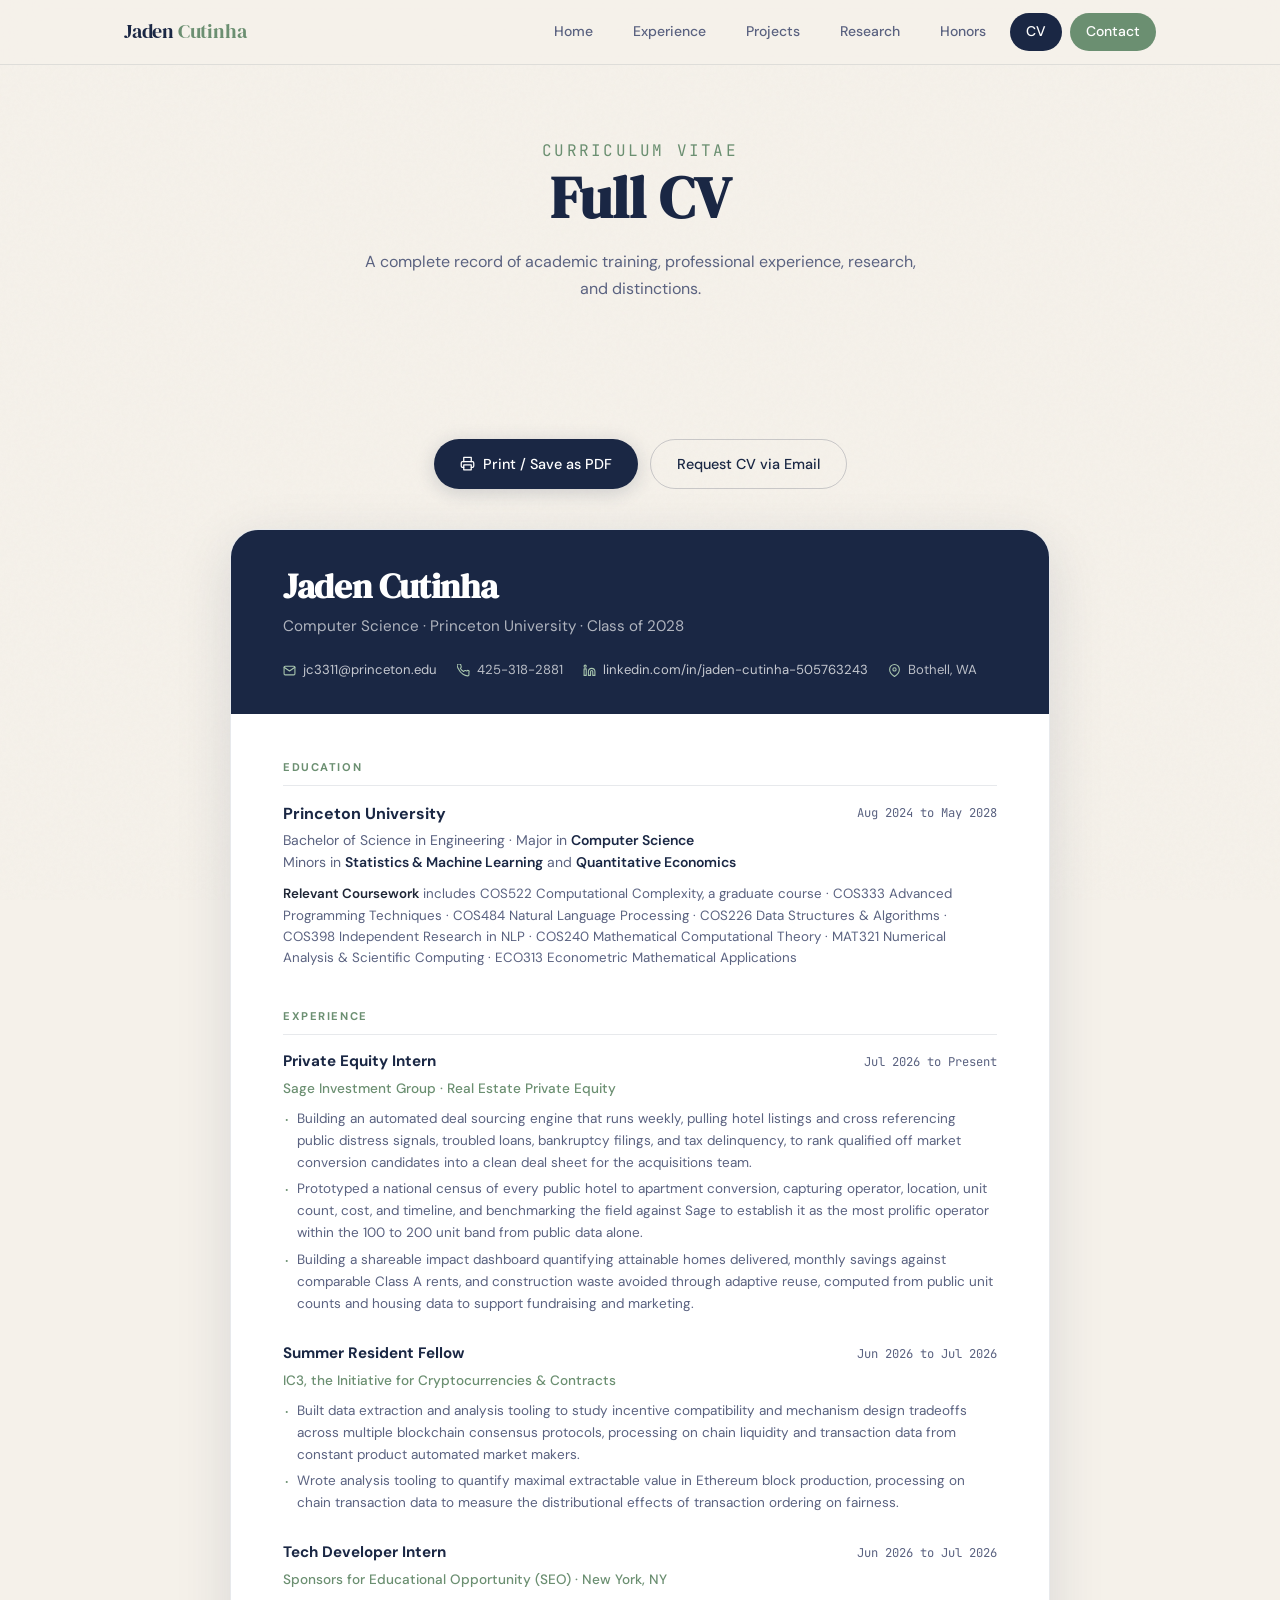
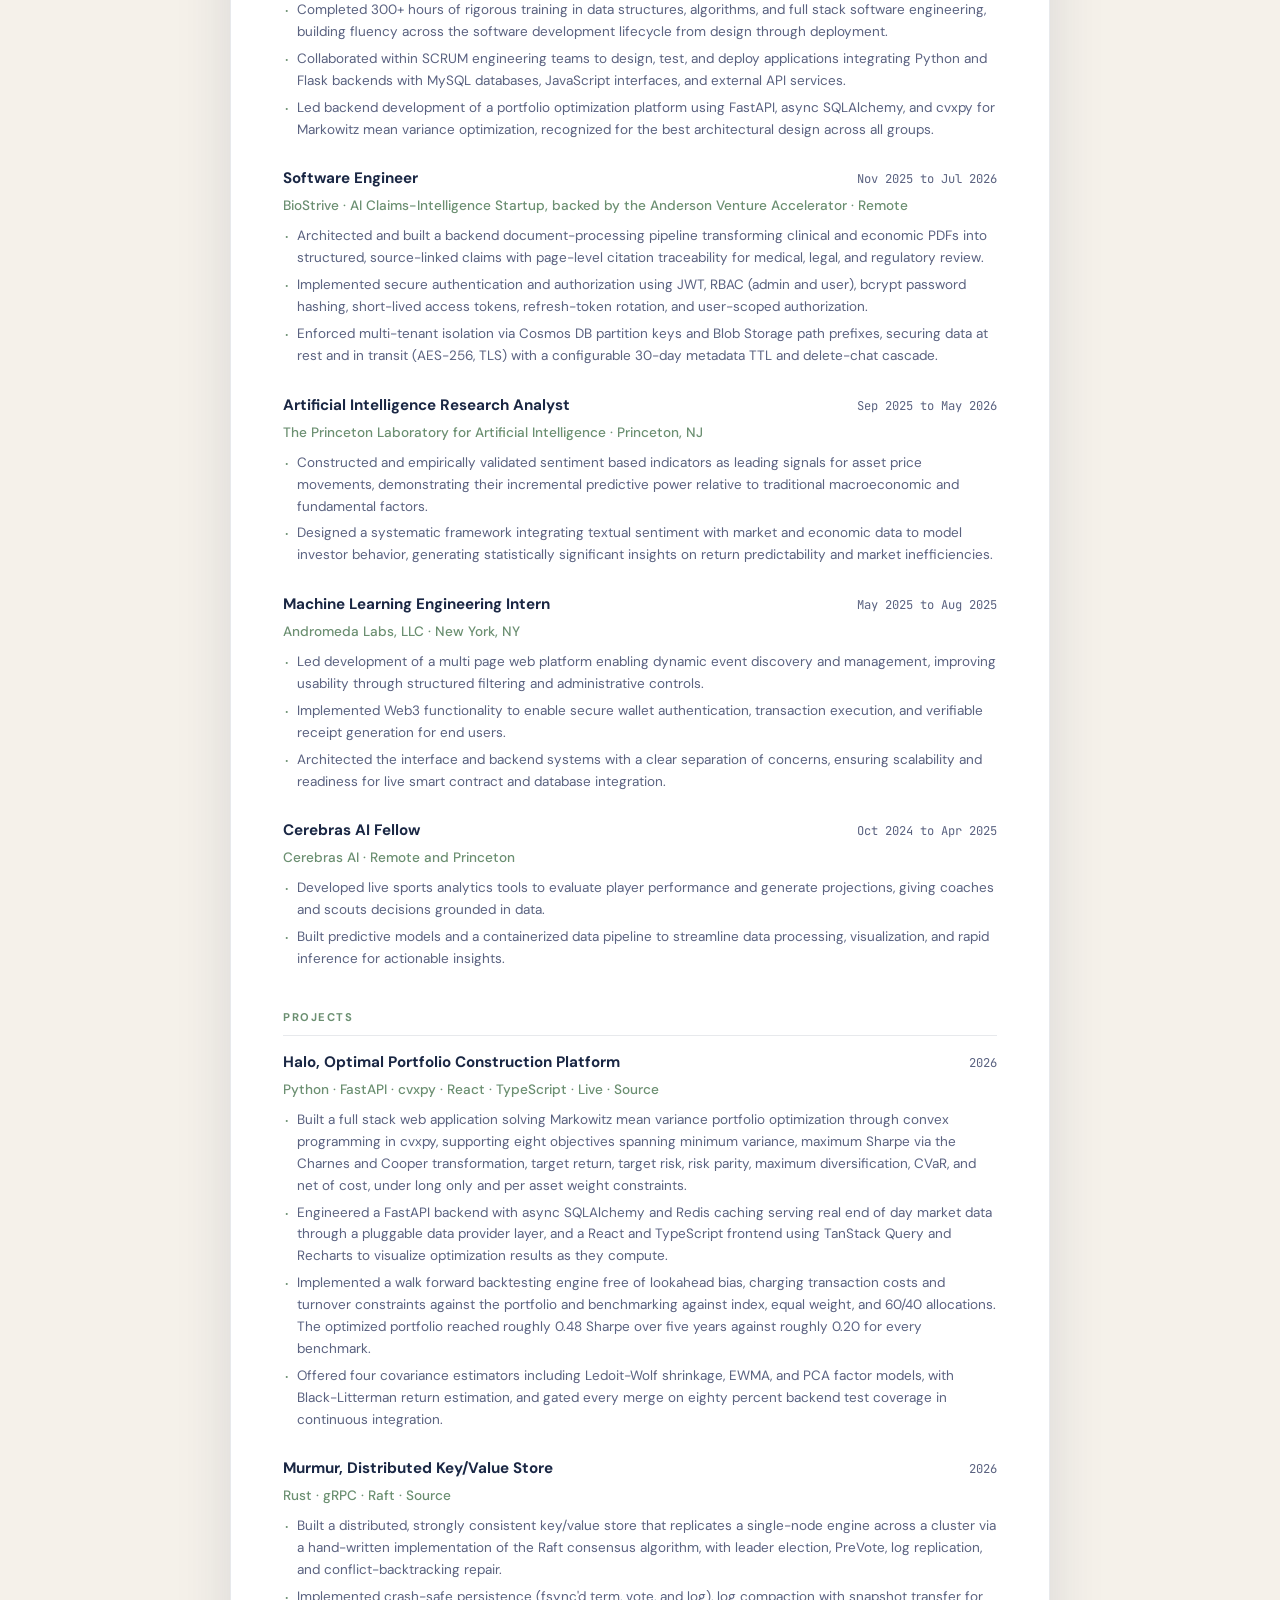
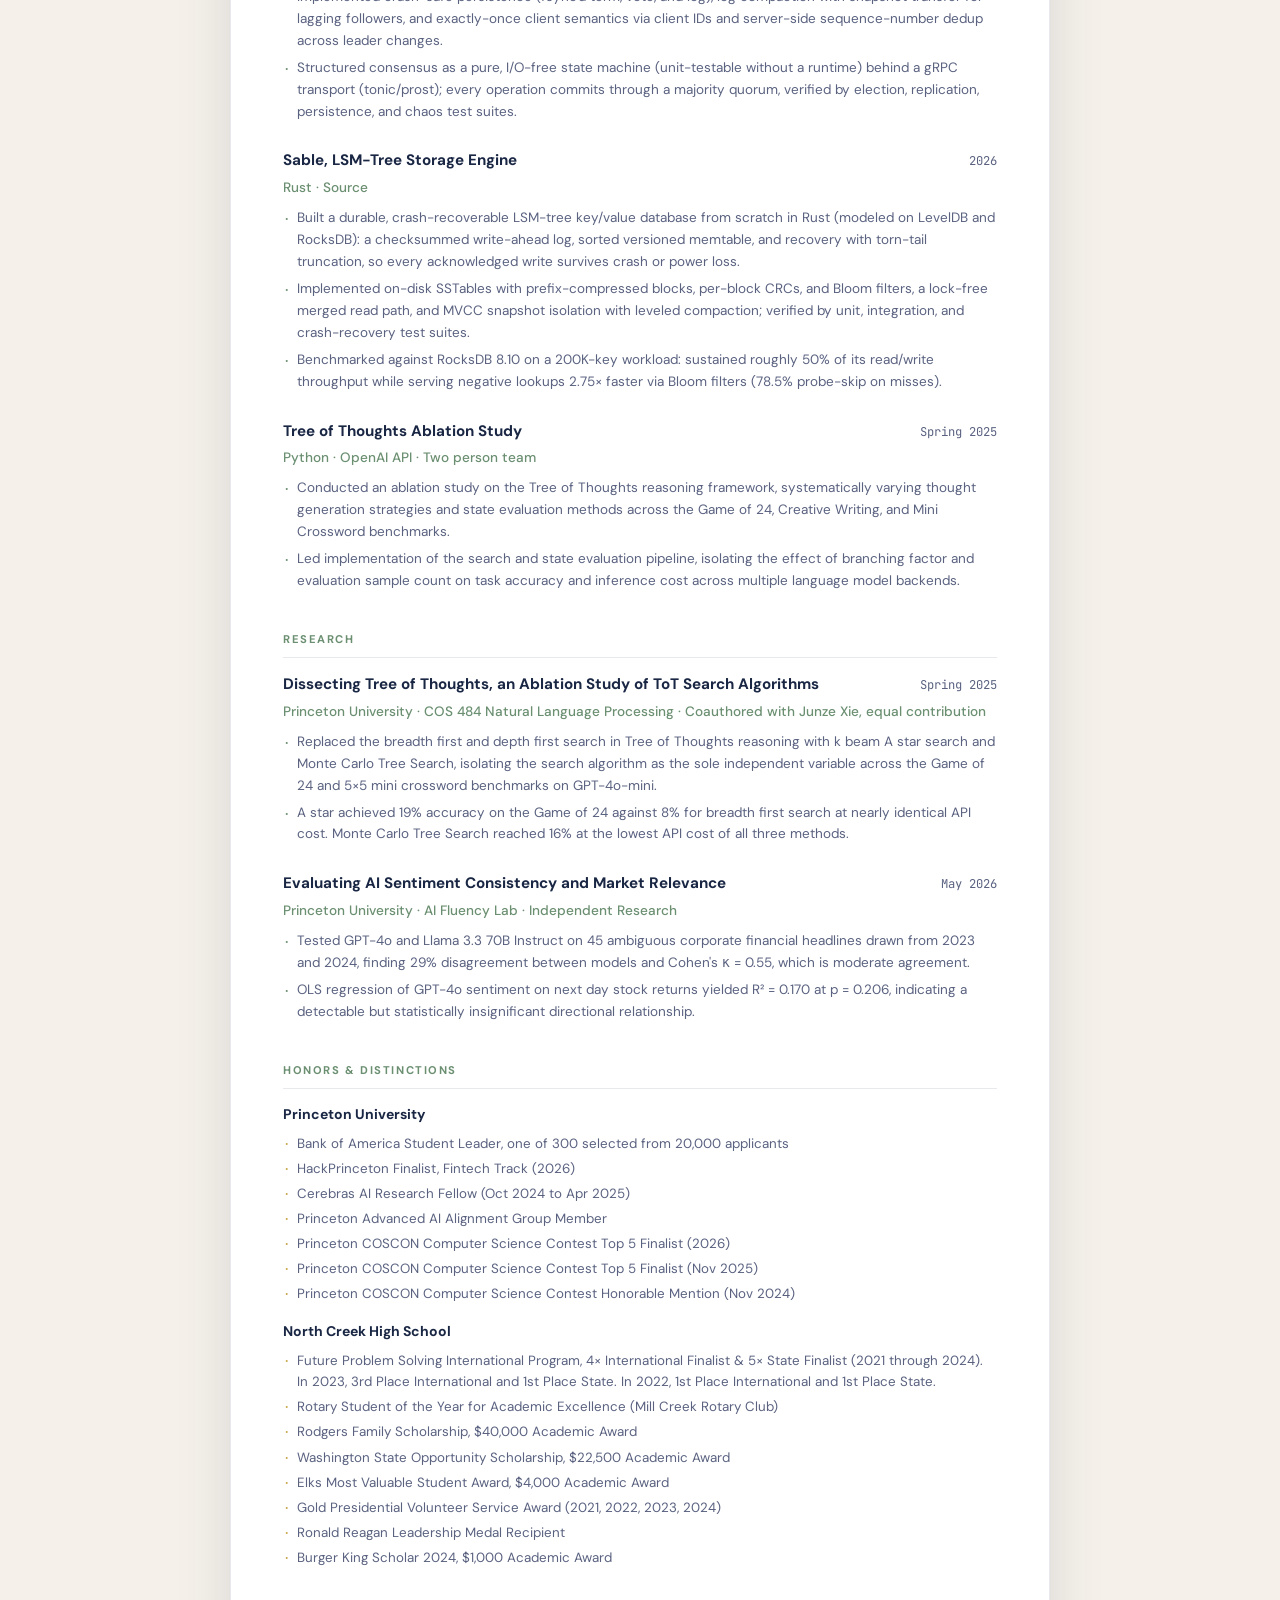
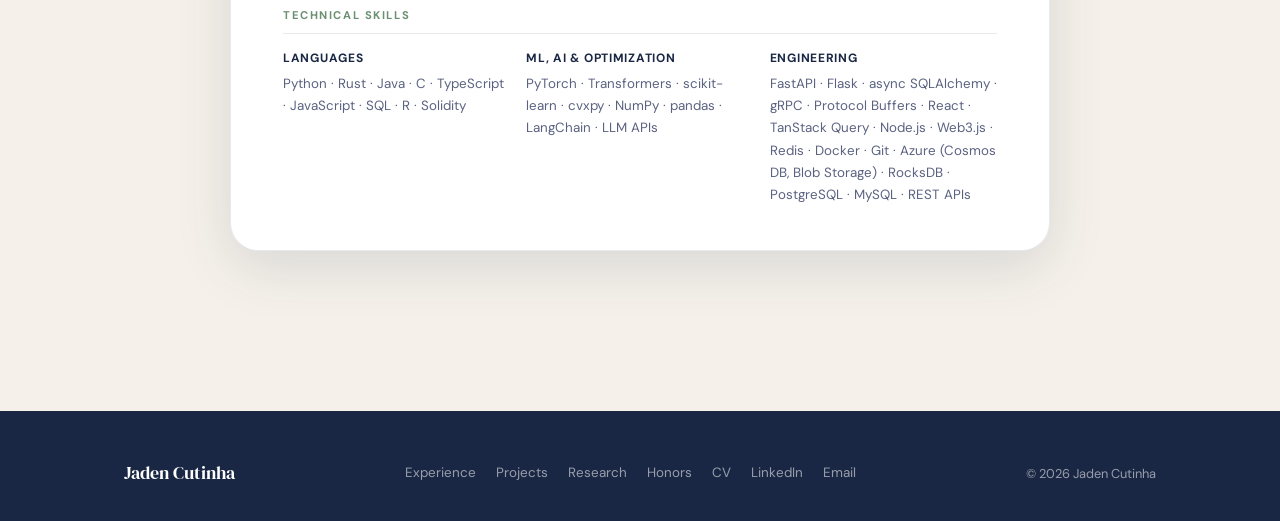
==== cv.html @ ba91875b "updated final ordering and layout" ====
<!DOCTYPE html>
<html lang="en">
<head>
  <meta charset="UTF-8" />
  <meta name="viewport" content="width=device-width, initial-scale=1.0" />
  <title>CV | Jaden Cutinha</title>
  <link rel="stylesheet" href="assets/css/style.css" />
  <style>
    /* ── CV-specific styles ── */
    .cv-actions {
      display: flex;
      gap: 12px;
      justify-content: center;
      margin-bottom: 40px;
      flex-wrap: wrap;
    }

    .cv-wrapper {
      max-width: 820px;
      margin: 0 auto;
      background: var(--white);
      border: 1px solid var(--border);
      border-radius: var(--radius-lg);
      box-shadow: var(--shadow-lg);
      overflow: hidden;
    }

    /* Print strip at top */
    .cv-topbar {
      background: var(--navy);
      padding: 36px 52px 32px;
      color: var(--white);
    }
    .cv-topbar-name {
      font-family: var(--font-display);
      font-size: 2.2rem;
      color: var(--white);
      letter-spacing: -0.01em;
      margin-bottom: 6px;
    }
    .cv-topbar-title {
      font-size: 0.95rem;
      color: rgba(255,255,255,0.65);
      margin-bottom: 20px;
      font-weight: 400;
    }
    .cv-contact-strip {
      display: flex;
      flex-wrap: wrap;
      gap: 20px;
    }
    .cv-contact-item {
      display: flex;
      align-items: center;
      gap: 7px;
      font-size: 0.82rem;
      color: rgba(255,255,255,0.7);
    }
    .cv-contact-item svg {
      width: 13px; height: 13px;
      stroke: var(--sage-light);
      flex-shrink: 0;
    }
    .cv-contact-item a { color: rgba(255,255,255,0.75); }
    .cv-contact-item a:hover { color: var(--white); }

    /* CV body */
    .cv-body { padding: 44px 52px; }

    .cv-section { margin-bottom: 38px; }
    .cv-section:last-child { margin-bottom: 0; }

    .cv-section-title {
      font-family: var(--font-body);
      font-size: 0.7rem;
      font-weight: 700;
      text-transform: uppercase;
      letter-spacing: 0.14em;
      color: var(--sage);
      margin-bottom: 14px;
      padding-bottom: 8px;
      border-bottom: 1px solid var(--border);
    }

    /* Education block */
    .cv-edu-row {
      display: flex;
      justify-content: space-between;
      align-items: flex-start;
      flex-wrap: wrap;
      gap: 8px;
    }
    .cv-edu-school {
      font-size: 1rem;
      font-weight: 700;
      color: var(--navy);
      font-family: var(--font-body);
    }
    .cv-edu-degree {
      font-size: 0.875rem;
      color: var(--text-muted);
      margin-top: 3px;
      line-height: 1.55;
    }
    .cv-edu-date {
      font-family: var(--font-mono);
      font-size: 0.76rem;
      color: var(--text-muted);
      white-space: nowrap;
      padding-top: 3px;
    }
    .cv-coursework {
      margin-top: 10px;
      font-size: 0.835rem;
      color: var(--text-muted);
      line-height: 1.6;
    }
    .cv-coursework strong { color: var(--text-main); font-weight: 600; }

    /* Experience block */
    .cv-exp-item { margin-bottom: 26px; }
    .cv-exp-item:last-child { margin-bottom: 0; }
    .cv-exp-row {
      display: flex;
      justify-content: space-between;
      align-items: flex-start;
      flex-wrap: wrap;
      gap: 8px;
      margin-bottom: 2px;
    }
    .cv-exp-role {
      font-size: 0.95rem;
      font-weight: 700;
      color: var(--navy);
      font-family: var(--font-body);
    }
    .cv-exp-company {
      font-size: 0.85rem;
      color: var(--sage);
      font-weight: 500;
      margin-bottom: 8px;
    }
    .cv-exp-date {
      font-family: var(--font-mono);
      font-size: 0.76rem;
      color: var(--text-muted);
      white-space: nowrap;
      padding-top: 3px;
    }
    .cv-bullets {
      list-style: none;
      padding: 0; margin: 0;
      display: flex;
      flex-direction: column;
      gap: 5px;
    }
    .cv-bullets li {
      font-size: 0.845rem;
      color: var(--text-muted);
      padding-left: 14px;
      position: relative;
      line-height: 1.62;
    }
    .cv-bullets li::before {
      content: '·';
      position: absolute; left: 2px;
      color: var(--sage);
      font-size: 1.1rem;
      line-height: 1.4;
    }

    /* Honors block */
    .cv-honors-group { margin-bottom: 16px; }
    .cv-honors-group:last-child { margin-bottom: 0; }
    .cv-honors-org {
      font-size: 0.875rem;
      font-weight: 700;
      color: var(--navy);
      margin-bottom: 6px;
    }
    .cv-honors-list {
      list-style: none; padding: 0; margin: 0;
      display: flex; flex-direction: column; gap: 4px;
    }
    .cv-honors-list li {
      font-size: 0.835rem;
      color: var(--text-muted);
      padding-left: 14px;
      position: relative;
      line-height: 1.58;
    }
    .cv-honors-list li::before {
      content: '·';
      position: absolute; left: 2px;
      color: var(--gold);
      font-size: 1.1rem;
      line-height: 1.35;
    }

    /* Skills block */
    .cv-skills-grid {
      display: grid;
      grid-template-columns: repeat(3, 1fr);
      gap: 16px;
    }
    .cv-skill-group-label {
      font-size: 0.75rem;
      font-weight: 700;
      color: var(--navy);
      text-transform: uppercase;
      letter-spacing: 0.06em;
      margin-bottom: 5px;
    }
    .cv-skill-list {
      font-size: 0.835rem;
      color: var(--text-muted);
      line-height: 1.65;
    }

    /* Courses inline */
    .cv-courses-list {
      font-size: 0.845rem;
      color: var(--text-muted);
      line-height: 1.7;
    }
    .cv-courses-list span {
      display: inline-block;
      margin-right: 4px;
    }
    .cv-courses-list span::after { content: ' ·'; color: var(--sage); }
    .cv-courses-list span:last-child::after { content: ''; }

    /* ── Print styles ── */
    @media print {
      nav, footer, .cv-actions, .page-hero { display: none !important; }
      body { background: white !important; }
      body::before { display: none; }
      .section { padding: 0 !important; }
      .cv-wrapper {
        border: none !important;
        box-shadow: none !important;
        border-radius: 0 !important;
        max-width: 100% !important;
      }
      .cv-body { padding: 32px 40px !important; }
      .cv-topbar { padding: 28px 40px !important; }
      .reveal { opacity: 1 !important; transform: none !important; }
    }

    @media (max-width: 640px) {
      .cv-topbar { padding: 28px 24px; }
      .cv-body { padding: 32px 24px; }
      .cv-skills-grid { grid-template-columns: 1fr 1fr; }
    }
  </style>
</head>
<body>

<nav>
  <div class="nav-inner">
    <a class="nav-logo" href="index.html">Jaden <span>Cutinha</span></a>
    <div class="nav-hamburger"><span></span><span></span><span></span></div>
    <div class="nav-links">
      <a href="index.html">Home</a>
      <a href="experience.html">Experience</a>
      <a href="projects.html">Projects</a>
      <a href="research.html">Research</a>
      <a href="honors.html">Honors</a>
      <a href="cv.html">CV</a>
      <a href="mailto:jc3311@princeton.edu" class="nav-cta">Contact</a>
    </div>
  </div>
</nav>

<div class="page-hero">
  <div class="container">
    <p class="page-hero-eyebrow">Curriculum Vitae</p>
    <h1>Full CV</h1>
    <p>A complete record of academic training, professional experience, research, and distinctions.</p>
  </div>
</div>

<section class="section">
  <div class="container">

    <div class="cv-actions reveal">
      <button class="btn btn-primary" onclick="window.print()">
        <svg width="15" height="15" viewBox="0 0 24 24" fill="none" stroke="currentColor" stroke-width="2" stroke-linecap="round" stroke-linejoin="round"><polyline points="6 9 6 2 18 2 18 9"/><path d="M6 18H4a2 2 0 01-2-2v-5a2 2 0 012-2h16a2 2 0 012 2v5a2 2 0 01-2 2h-2"/><rect x="6" y="14" width="12" height="8"/></svg>
        Print / Save as PDF
      </button>
      <a href="mailto:jc3311@princeton.edu?subject=CV Request" class="btn btn-secondary">Request CV via Email</a>
    </div>

    <div class="cv-wrapper reveal">

      <!-- ── Header ── -->
      <div class="cv-topbar">
        <h1 class="cv-topbar-name">Jaden Cutinha</h1>
        <p class="cv-topbar-title">Computer Science · Princeton University · Class of 2028</p>
        <div class="cv-contact-strip">
          <div class="cv-contact-item">
            <svg viewBox="0 0 24 24" fill="none" stroke-width="2" stroke-linecap="round" stroke-linejoin="round"><path d="M4 4h16c1.1 0 2 .9 2 2v12c0 1.1-.9 2-2 2H4c-1.1 0-2-.9-2-2V6c0-1.1.9-2 2-2z"/><polyline points="22,6 12,13 2,6"/></svg>
            <a href="mailto:jc3311@princeton.edu">jc3311@princeton.edu</a>
          </div>
          <div class="cv-contact-item">
            <svg viewBox="0 0 24 24" fill="none" stroke-width="2" stroke-linecap="round" stroke-linejoin="round"><path d="M22 16.92v3a2 2 0 01-2.18 2 19.79 19.79 0 01-8.63-3.07A19.5 19.5 0 013.07 9.81 19.79 19.79 0 01.0 1.18 2 2 0 012 0h3a2 2 0 012 1.72c.127.96.361 1.903.7 2.81a2 2 0 01-.45 2.11L6.09 7.91a16 16 0 006 6l1.27-1.27a2 2 0 012.11-.45c.907.339 1.85.573 2.81.7A2 2 0 0122 14.92z"/></svg>
            425-318-2881
          </div>
          <div class="cv-contact-item">
            <svg viewBox="0 0 24 24" fill="none" stroke-width="2" stroke-linecap="round" stroke-linejoin="round"><path d="M16 8a6 6 0 016 6v7h-4v-7a2 2 0 00-2-2 2 2 0 00-2 2v7h-4v-7a6 6 0 016-6z"/><rect x="2" y="9" width="4" height="12"/><circle cx="4" cy="4" r="2"/></svg>
            <a href="https://linkedin.com/in/jaden-cutinha-505763243" target="_blank">linkedin.com/in/jaden-cutinha-505763243</a>
          </div>
          <div class="cv-contact-item">
            <svg viewBox="0 0 24 24" fill="none" stroke-width="2" stroke-linecap="round" stroke-linejoin="round"><path d="M21 10c0 7-9 13-9 13s-9-6-9-13a9 9 0 0118 0z"/><circle cx="12" cy="10" r="3"/></svg>
            Bothell, WA
          </div>
        </div>
      </div>

      <div class="cv-body">

        <!-- ── Education ── -->
        <div class="cv-section">
          <p class="cv-section-title">Education</p>
          <div class="cv-edu-row">
            <div>
              <p class="cv-edu-school">Princeton University</p>
              <p class="cv-edu-degree">
                Bachelor of Science in Engineering · Major in <strong style="color:var(--navy)">Computer Science</strong><br>
                Minors in <strong style="color:var(--navy)">Statistics &amp; Machine Learning</strong> and <strong style="color:var(--navy)">Quantitative Economics</strong>
              </p>
            </div>
            <p class="cv-edu-date">Aug 2024 to May 2028</p>
          </div>
          <p class="cv-coursework">
            <strong>Relevant Coursework</strong> includes
            COS522 Computational Complexity, a graduate course ·
            COS333 Advanced Programming Techniques ·
            COS484 Natural Language Processing ·
            COS226 Data Structures &amp; Algorithms ·
            COS398 Independent Research in NLP ·
            COS240 Mathematical Computational Theory ·
            MAT321 Numerical Analysis &amp; Scientific Computing ·
            ECO313 Econometric Mathematical Applications
          </p>
        </div>

        <!-- ── Experience ── -->
        <div class="cv-section">
          <p class="cv-section-title">Experience</p>

          <div class="cv-exp-item">
            <div class="cv-exp-row">
              <p class="cv-exp-role">Private Equity Intern</p>
              <p class="cv-exp-date">Jul 2026 to Present</p>
            </div>
            <p class="cv-exp-company">Sage Investment Group · Real Estate Private Equity</p>
            <ul class="cv-bullets">
              <li>Building an automated deal sourcing engine that runs weekly, pulling hotel listings and cross referencing public distress signals, troubled loans, bankruptcy filings, and tax delinquency, to rank qualified off market conversion candidates into a clean deal sheet for the acquisitions team.</li>
              <li>Prototyped a national census of every public hotel to apartment conversion, capturing operator, location, unit count, cost, and timeline, and benchmarking the field against Sage to establish it as the most prolific operator within the 100 to 200 unit band from public data alone.</li>
              <li>Building a shareable impact dashboard quantifying attainable homes delivered, monthly savings against comparable Class A rents, and construction waste avoided through adaptive reuse, computed from public unit counts and housing data to support fundraising and marketing.</li>
            </ul>
          </div>

          <div class="cv-exp-item">
            <div class="cv-exp-row">
              <p class="cv-exp-role">Summer Resident Fellow</p>
              <p class="cv-exp-date">Jun 2026 to Jul 2026</p>
            </div>
            <p class="cv-exp-company">IC3, the Initiative for Cryptocurrencies &amp; Contracts</p>
            <ul class="cv-bullets">
              <li>Built data extraction and analysis tooling to study incentive compatibility and mechanism design tradeoffs across multiple blockchain consensus protocols, processing on chain liquidity and transaction data from constant product automated market makers.</li>
              <li>Wrote analysis tooling to quantify maximal extractable value in Ethereum block production, processing on chain transaction data to measure the distributional effects of transaction ordering on fairness.</li>
            </ul>
          </div>

          <div class="cv-exp-item">
            <div class="cv-exp-row">
              <p class="cv-exp-role">Tech Developer Intern</p>
              <p class="cv-exp-date">Jun 2026 to Jul 2026</p>
            </div>
            <p class="cv-exp-company">Sponsors for Educational Opportunity (SEO) · New York, NY</p>
            <ul class="cv-bullets">
              <li>Completed 300+ hours of rigorous training in data structures, algorithms, and full stack software engineering, building fluency across the software development lifecycle from design through deployment.</li>
              <li>Collaborated within SCRUM engineering teams to design, test, and deploy applications integrating Python and Flask backends with MySQL databases, JavaScript interfaces, and external API services.</li>
              <li>Led backend development of a portfolio optimization platform using FastAPI, async SQLAlchemy, and cvxpy for Markowitz mean variance optimization, recognized for the best architectural design across all groups.</li>
            </ul>
          </div>

          <div class="cv-exp-item">
            <div class="cv-exp-row">
              <p class="cv-exp-role">Software Engineer</p>
              <p class="cv-exp-date">Nov 2025 to Jul 2026</p>
            </div>
            <p class="cv-exp-company">BioStrive · AI Claims-Intelligence Startup, backed by the Anderson Venture Accelerator · Remote</p>
            <ul class="cv-bullets">
              <li>Architected and built a backend document-processing pipeline transforming clinical and economic PDFs into structured, source-linked claims with page-level citation traceability for medical, legal, and regulatory review.</li>
              <li>Implemented secure authentication and authorization using JWT, RBAC (admin and user), bcrypt password hashing, short-lived access tokens, refresh-token rotation, and user-scoped authorization.</li>
              <li>Enforced multi-tenant isolation via Cosmos DB partition keys and Blob Storage path prefixes, securing data at rest and in transit (AES-256, TLS) with a configurable 30-day metadata TTL and delete-chat cascade.</li>
            </ul>
          </div>

          <div class="cv-exp-item">
            <div class="cv-exp-row">
              <p class="cv-exp-role">Artificial Intelligence Research Analyst</p>
              <p class="cv-exp-date">Sep 2025 to May 2026</p>
            </div>
            <p class="cv-exp-company">The Princeton Laboratory for Artificial Intelligence · Princeton, NJ</p>
            <ul class="cv-bullets">
              <li>Constructed and empirically validated sentiment based indicators as leading signals for asset price movements, demonstrating their incremental predictive power relative to traditional macroeconomic and fundamental factors.</li>
              <li>Designed a systematic framework integrating textual sentiment with market and economic data to model investor behavior, generating statistically significant insights on return predictability and market inefficiencies.</li>
            </ul>
          </div>

          <div class="cv-exp-item">
            <div class="cv-exp-row">
              <p class="cv-exp-role">Machine Learning Engineering Intern</p>
              <p class="cv-exp-date">May 2025 to Aug 2025</p>
            </div>
            <p class="cv-exp-company">Andromeda Labs, LLC · New York, NY</p>
            <ul class="cv-bullets">
              <li>Led development of a multi page web platform enabling dynamic event discovery and management, improving usability through structured filtering and administrative controls.</li>
              <li>Implemented Web3 functionality to enable secure wallet authentication, transaction execution, and verifiable receipt generation for end users.</li>
              <li>Architected the interface and backend systems with a clear separation of concerns, ensuring scalability and readiness for live smart contract and database integration.</li>
            </ul>
          </div>

          <div class="cv-exp-item">
            <div class="cv-exp-row">
              <p class="cv-exp-role">Cerebras AI Fellow</p>
              <p class="cv-exp-date">Oct 2024 to Apr 2025</p>
            </div>
            <p class="cv-exp-company">Cerebras AI · Remote and Princeton</p>
            <ul class="cv-bullets">
              <li>Developed live sports analytics tools to evaluate player performance and generate projections, giving coaches and scouts decisions grounded in data.</li>
              <li>Built predictive models and a containerized data pipeline to streamline data processing, visualization, and rapid inference for actionable insights.</li>
            </ul>
          </div>
        </div>

        <!-- ── Projects ── -->
        <div class="cv-section">
          <p class="cv-section-title">Projects</p>

          <div class="cv-exp-item">
            <div class="cv-exp-row">
              <p class="cv-exp-role">Halo, Optimal Portfolio Construction Platform</p>
              <p class="cv-exp-date">2026</p>
            </div>
            <p class="cv-exp-company">Python · FastAPI · cvxpy · React · TypeScript · <a href="https://optimal-portfolio-nine.vercel.app/" target="_blank" rel="noopener" style="color:var(--sage)">Live</a> · <a href="https://github.com/jadencutinha/optimal-portfolio" target="_blank" rel="noopener" style="color:var(--sage)">Source</a></p>
            <ul class="cv-bullets">
              <li>Built a full stack web application solving Markowitz mean variance portfolio optimization through convex programming in cvxpy, supporting eight objectives spanning minimum variance, maximum Sharpe via the Charnes and Cooper transformation, target return, target risk, risk parity, maximum diversification, CVaR, and net of cost, under long only and per asset weight constraints.</li>
              <li>Engineered a FastAPI backend with async SQLAlchemy and Redis caching serving real end of day market data through a pluggable data provider layer, and a React and TypeScript frontend using TanStack Query and Recharts to visualize optimization results as they compute.</li>
              <li>Implemented a walk forward backtesting engine free of lookahead bias, charging transaction costs and turnover constraints against the portfolio and benchmarking against index, equal weight, and 60/40 allocations. The optimized portfolio reached roughly 0.48 Sharpe over five years against roughly 0.20 for every benchmark.</li>
              <li>Offered four covariance estimators including Ledoit-Wolf shrinkage, EWMA, and PCA factor models, with Black-Litterman return estimation, and gated every merge on eighty percent backend test coverage in continuous integration.</li>
            </ul>
          </div>

          <div class="cv-exp-item">
            <div class="cv-exp-row">
              <p class="cv-exp-role">Murmur, Distributed Key/Value Store</p>
              <p class="cv-exp-date">2026</p>
            </div>
            <p class="cv-exp-company">Rust · gRPC · Raft · <a href="https://github.com/jadencutinha/murmur" target="_blank" rel="noopener" style="color:var(--sage)">Source</a></p>
            <ul class="cv-bullets">
              <li>Built a distributed, strongly consistent key/value store that replicates a single-node engine across a cluster via a hand-written implementation of the Raft consensus algorithm, with leader election, PreVote, log replication, and conflict-backtracking repair.</li>
              <li>Implemented crash-safe persistence (fsync'd term, vote, and log), log compaction with snapshot transfer for lagging followers, and exactly-once client semantics via client IDs and server-side sequence-number dedup across leader changes.</li>
              <li>Structured consensus as a pure, I/O-free state machine (unit-testable without a runtime) behind a gRPC transport (tonic/prost); every operation commits through a majority quorum, verified by election, replication, persistence, and chaos test suites.</li>
            </ul>
          </div>

          <div class="cv-exp-item">
            <div class="cv-exp-row">
              <p class="cv-exp-role">Sable, LSM-Tree Storage Engine</p>
              <p class="cv-exp-date">2026</p>
            </div>
            <p class="cv-exp-company">Rust · <a href="https://github.com/jadencutinha/sable" target="_blank" rel="noopener" style="color:var(--sage)">Source</a></p>
            <ul class="cv-bullets">
              <li>Built a durable, crash-recoverable LSM-tree key/value database from scratch in Rust (modeled on LevelDB and RocksDB): a checksummed write-ahead log, sorted versioned memtable, and recovery with torn-tail truncation, so every acknowledged write survives crash or power loss.</li>
              <li>Implemented on-disk SSTables with prefix-compressed blocks, per-block CRCs, and Bloom filters, a lock-free merged read path, and MVCC snapshot isolation with leveled compaction; verified by unit, integration, and crash-recovery test suites.</li>
              <li>Benchmarked against RocksDB 8.10 on a 200K-key workload: sustained roughly 50% of its read/write throughput while serving negative lookups 2.75× faster via Bloom filters (78.5% probe-skip on misses).</li>
            </ul>
          </div>

          <div class="cv-exp-item">
            <div class="cv-exp-row">
              <p class="cv-exp-role">Tree of Thoughts Ablation Study</p>
              <p class="cv-exp-date">Spring 2025</p>
            </div>
            <p class="cv-exp-company">Python · OpenAI API · Two person team</p>
            <ul class="cv-bullets">
              <li>Conducted an ablation study on the Tree of Thoughts reasoning framework, systematically varying thought generation strategies and state evaluation methods across the Game of 24, Creative Writing, and Mini Crossword benchmarks.</li>
              <li>Led implementation of the search and state evaluation pipeline, isolating the effect of branching factor and evaluation sample count on task accuracy and inference cost across multiple language model backends.</li>
            </ul>
          </div>
        </div>

        <!-- ── Research ── -->
        <div class="cv-section">
          <p class="cv-section-title">Research</p>

          <div class="cv-exp-item">
            <div class="cv-exp-row">
              <p class="cv-exp-role">Dissecting Tree of Thoughts, an Ablation Study of ToT Search Algorithms</p>
              <p class="cv-exp-date">Spring 2025</p>
            </div>
            <p class="cv-exp-company">Princeton University · COS 484 Natural Language Processing · Coauthored with Junze Xie, equal contribution</p>
            <ul class="cv-bullets">
              <li>Replaced the breadth first and depth first search in Tree of Thoughts reasoning with k beam A star search and Monte Carlo Tree Search, isolating the search algorithm as the sole independent variable across the Game of 24 and 5×5 mini crossword benchmarks on GPT-4o-mini.</li>
              <li>A star achieved 19% accuracy on the Game of 24 against 8% for breadth first search at nearly identical API cost. Monte Carlo Tree Search reached 16% at the lowest API cost of all three methods.</li>
            </ul>
          </div>

          <div class="cv-exp-item">
            <div class="cv-exp-row">
              <p class="cv-exp-role">Evaluating AI Sentiment Consistency and Market Relevance</p>
              <p class="cv-exp-date">May 2026</p>
            </div>
            <p class="cv-exp-company">Princeton University · AI Fluency Lab · Independent Research</p>
            <ul class="cv-bullets">
              <li>Tested GPT-4o and Llama 3.3 70B Instruct on 45 ambiguous corporate financial headlines drawn from 2023 and 2024, finding 29% disagreement between models and Cohen's κ = 0.55, which is moderate agreement.</li>
              <li>OLS regression of GPT-4o sentiment on next day stock returns yielded R² = 0.170 at p = 0.206, indicating a detectable but statistically insignificant directional relationship.</li>
            </ul>
          </div>
        </div>

        <!-- ── Honors ── -->
        <div class="cv-section">
          <p class="cv-section-title">Honors &amp; Distinctions</p>

          <div class="cv-honors-group">
            <p class="cv-honors-org">Princeton University</p>
            <ul class="cv-honors-list">
              <li>Bank of America Student Leader, one of 300 selected from 20,000 applicants</li>
              <li>HackPrinceton Finalist, Fintech Track (2026)</li>
              <li>Cerebras AI Research Fellow (Oct 2024 to Apr 2025)</li>
              <li>Princeton Advanced AI Alignment Group Member</li>
              <li>Princeton COSCON Computer Science Contest Top 5 Finalist (2026)</li>
              <li>Princeton COSCON Computer Science Contest Top 5 Finalist (Nov 2025)</li>
              <li>Princeton COSCON Computer Science Contest Honorable Mention (Nov 2024)</li>
            </ul>
          </div>

          <div class="cv-honors-group" style="margin-top:14px;">
            <p class="cv-honors-org">North Creek High School</p>
            <ul class="cv-honors-list">
              <li>Future Problem Solving International Program, 4× International Finalist &amp; 5× State Finalist (2021 through 2024). In 2023, 3rd Place International and 1st Place State. In 2022, 1st Place International and 1st Place State.</li>
              <li>Rotary Student of the Year for Academic Excellence (Mill Creek Rotary Club)</li>
              <li>Rodgers Family Scholarship, $40,000 Academic Award</li>
              <li>Washington State Opportunity Scholarship, $22,500 Academic Award</li>
              <li>Elks Most Valuable Student Award, $4,000 Academic Award</li>
              <li>Gold Presidential Volunteer Service Award (2021, 2022, 2023, 2024)</li>
              <li>Ronald Reagan Leadership Medal Recipient</li>
              <li>Burger King Scholar 2024, $1,000 Academic Award</li>
            </ul>
          </div>
        </div>

        <!-- ── Skills ── -->
        <div class="cv-section">
          <p class="cv-section-title">Technical Skills</p>
          <div class="cv-skills-grid">
            <div>
              <p class="cv-skill-group-label">Languages</p>
              <p class="cv-skill-list">Python · Rust · Java · C · TypeScript · JavaScript · SQL · R · Solidity</p>
            </div>
            <div>
              <p class="cv-skill-group-label">ML, AI &amp; Optimization</p>
              <p class="cv-skill-list">PyTorch · Transformers · scikit-learn · cvxpy · NumPy · pandas · LangChain · LLM APIs</p>
            </div>
            <div>
              <p class="cv-skill-group-label">Engineering</p>
              <p class="cv-skill-list">FastAPI · Flask · async SQLAlchemy · gRPC · Protocol Buffers · React · TanStack Query · Node.js · Web3.js · Redis · Docker · Git · Azure (Cosmos DB, Blob Storage) · RocksDB · PostgreSQL · MySQL · REST APIs</p>
            </div>
          </div>
        </div>

      </div><!-- end cv-body -->
    </div><!-- end cv-wrapper -->
  </div>
</section>

<footer>
  <div class="footer-inner">
    <span class="footer-name">Jaden Cutinha</span>
    <div class="footer-links">
      <a href="experience.html">Experience</a>
      <a href="projects.html">Projects</a>
      <a href="research.html">Research</a>
      <a href="honors.html">Honors</a>
      <a href="cv.html">CV</a>
      <a href="https://linkedin.com/in/jaden-cutinha-505763243" target="_blank">LinkedIn</a>
      <a href="mailto:jc3311@princeton.edu">Email</a>
    </div>
    <span class="footer-copy">© 2026 Jaden Cutinha</span>
  </div>
</footer>

<script src="assets/js/main.js"></script>
</body>
</html>
---- assets/css/style.css ----
/* ============================================================
   JADEN CUTINHA — Global Styles
   Design: Soft scientific, muted navy + cream + sage accents
   ============================================================ */

@import url('https://fonts.googleapis.com/css2?family=DM+Serif+Display:ital@0;1&family=DM+Sans:ital,opsz,wght@0,9..40,300;0,9..40,400;0,9..40,500;0,9..40,600;1,9..40,300&family=JetBrains+Mono:wght@300;400&display=swap');

:root {
  --navy:       #1a2744;
  --navy-mid:   #253358;
  --navy-light: #344870;
  --cream:      #f5f1ea;
  --cream-dark: #ede8de;
  --sage:       #6b8f71;
  --sage-light: #a8c5ae;
  --gold:       #c9a84c;
  --gold-light: #e2c97e;
  --text-main:  #1e2535;
  --text-muted: #5a6280;
  --white:      #ffffff;
  --card-bg:    rgba(255,255,255,0.72);
  --border:     rgba(26,39,68,0.10);

  --radius-sm:  10px;
  --radius-md:  18px;
  --radius-lg:  28px;
  --radius-xl:  40px;

  --shadow-sm:  0 2px 12px rgba(26,39,68,0.07);
  --shadow-md:  0 6px 28px rgba(26,39,68,0.10);
  --shadow-lg:  0 16px 56px rgba(26,39,68,0.13);

  --font-display: 'DM Serif Display', Georgia, serif;
  --font-body:    'DM Sans', system-ui, sans-serif;
  --font-mono:    'JetBrains Mono', monospace;

  --transition:   all 0.28s cubic-bezier(0.4, 0, 0.2, 1);
}

*, *::before, *::after { box-sizing: border-box; margin: 0; padding: 0; }

html { scroll-behavior: smooth; font-size: 16px; }

body {
  font-family: var(--font-body);
  background: var(--cream);
  color: var(--text-main);
  line-height: 1.7;
  min-height: 100vh;
  overflow-x: hidden;
}

/* ── Noise texture overlay ── */
body::before {
  content: '';
  position: fixed; inset: 0;
  background-image: url("data:image/svg+xml,%3Csvg viewBox='0 0 256 256' xmlns='http://www.w3.org/2000/svg'%3E%3Cfilter id='n'%3E%3CfeTurbulence type='fractalNoise' baseFrequency='0.9' numOctaves='4' stitchTiles='stitch'/%3E%3C/filter%3E%3Crect width='100%25' height='100%25' filter='url(%23n)' opacity='0.035'/%3E%3C/svg%3E");
  pointer-events: none;
  z-index: 0;
  opacity: 0.6;
}

/* ── Typography ── */
h1, h2, h3, h4 { font-family: var(--font-display); line-height: 1.18; }
h1 { font-size: clamp(2.2rem, 5vw, 3.6rem); }
h2 { font-size: clamp(1.5rem, 3vw, 2.2rem); }
h3 { font-size: 1.22rem; }
h4 { font-size: 1.05rem; font-family: var(--font-body); font-weight: 600; }
p  { font-size: 0.975rem; color: var(--text-muted); }
a  { color: inherit; text-decoration: none; }
strong { color: var(--text-main); font-weight: 600; }

.mono { font-family: var(--font-mono); font-size: 0.82rem; letter-spacing: 0.02em; }

/* ── Layout ── */
.container { max-width: 1080px; margin: 0 auto; padding: 0 24px; }
.section    { padding: 80px 0; position: relative; z-index: 1; }
.section--alt { background: rgba(255,255,255,0.42); }

/* ── Navigation ── */
nav {
  position: sticky; top: 0; z-index: 100;
  background: rgba(245,241,234,0.88);
  backdrop-filter: blur(18px);
  -webkit-backdrop-filter: blur(18px);
  border-bottom: 1px solid var(--border);
}
.nav-inner {
  max-width: 1080px; margin: 0 auto; padding: 0 24px;
  display: flex; align-items: center; justify-content: space-between;
  height: 64px;
}
.nav-logo {
  font-family: var(--font-display);
  font-size: 1.22rem;
  color: var(--navy);
  letter-spacing: -0.01em;
}
.nav-logo span { color: var(--sage); }
.nav-links { display: flex; gap: 8px; align-items: center; }
.nav-links a {
  font-size: 0.875rem;
  font-weight: 500;
  color: var(--text-muted);
  padding: 7px 16px;
  border-radius: var(--radius-xl);
  transition: var(--transition);
}
.nav-links a:hover,
.nav-links a.active {
  background: var(--navy);
  color: var(--white);
}
.nav-links a.nav-cta {
  background: var(--sage);
  color: var(--white);
}
.nav-links a.nav-cta:hover { background: var(--sage-light); color: var(--navy); }

/* Hamburger */
.nav-hamburger { display: none; flex-direction: column; gap: 5px; cursor: pointer; padding: 4px; }
.nav-hamburger span { width: 24px; height: 2px; background: var(--navy); border-radius: 2px; transition: var(--transition); }

/* ── Hero ── */
.hero {
  min-height: 88vh;
  display: flex; align-items: center;
  position: relative; z-index: 1;
  overflow: hidden;
}
.hero-bg {
  position: absolute; inset: 0;
  background:
    radial-gradient(ellipse 80% 60% at 70% 40%, rgba(107,143,113,0.08) 0%, transparent 70%),
    radial-gradient(ellipse 60% 70% at 20% 80%, rgba(26,39,68,0.06) 0%, transparent 70%),
    radial-gradient(ellipse 40% 40% at 85% 15%, rgba(201,168,76,0.06) 0%, transparent 60%);
}
.hero-grid {
  display: grid;
  grid-template-columns: 1fr 1fr;
  gap: 64px;
  align-items: center;
  padding: 80px 0;
}
.hero-eyebrow {
  font-family: var(--font-mono);
  font-size: 0.78rem;
  text-transform: uppercase;
  letter-spacing: 0.14em;
  color: var(--sage);
  margin-bottom: 16px;
  opacity: 0;
  animation: fadeUp 0.7s 0.1s ease forwards;
}
.hero-name {
  opacity: 0;
  animation: fadeUp 0.7s 0.22s ease forwards;
  margin-bottom: 12px;
  color: var(--navy);
}
.hero-title {
  font-family: var(--font-body);
  font-size: 1.05rem;
  font-weight: 400;
  color: var(--text-muted);
  margin-bottom: 28px;
  opacity: 0;
  animation: fadeUp 0.7s 0.34s ease forwards;
  line-height: 1.65;
}
.hero-tags {
  display: flex; flex-wrap: wrap; gap: 8px;
  margin-bottom: 36px;
  opacity: 0;
  animation: fadeUp 0.7s 0.46s ease forwards;
}
.tag {
  font-size: 0.8rem;
  font-weight: 500;
  padding: 5px 14px;
  border-radius: var(--radius-xl);
  background: rgba(26,39,68,0.07);
  color: var(--navy-mid);
  border: 1px solid var(--border);
  transition: var(--transition);
}
.tag:hover { background: var(--navy); color: var(--white); }

.hero-actions {
  display: flex; gap: 12px; flex-wrap: wrap;
  opacity: 0;
  animation: fadeUp 0.7s 0.58s ease forwards;
}

/* ── Buttons ── */
.btn {
  display: inline-flex; align-items: center; gap: 8px;
  font-family: var(--font-body);
  font-size: 0.9rem;
  font-weight: 500;
  padding: 12px 26px;
  border-radius: var(--radius-xl);
  transition: var(--transition);
  cursor: pointer;
  border: none;
  text-decoration: none;
}
.btn-primary {
  background: var(--navy);
  color: var(--white);
  box-shadow: 0 4px 20px rgba(26,39,68,0.18);
}
.btn-primary:hover {
  background: var(--navy-light);
  box-shadow: 0 8px 28px rgba(26,39,68,0.26);
  transform: translateY(-2px);
}
.btn-secondary {
  background: transparent;
  color: var(--navy);
  border: 1.5px solid rgba(26,39,68,0.20);
}
.btn-secondary:hover {
  background: var(--navy);
  color: var(--white);
  transform: translateY(-2px);
}
.btn-sage {
  background: var(--sage);
  color: var(--white);
  box-shadow: 0 4px 18px rgba(107,143,113,0.22);
}
.btn-sage:hover {
  background: #5a7d5f;
  transform: translateY(-2px);
  box-shadow: 0 8px 28px rgba(107,143,113,0.3);
}

/* ── Hero Card ── */
.hero-card {
  background: var(--card-bg);
  backdrop-filter: blur(20px);
  border: 1px solid var(--border);
  border-radius: var(--radius-lg);
  padding: 36px;
  box-shadow: var(--shadow-lg);
  opacity: 0;
  animation: fadeLeft 0.8s 0.4s ease forwards;
}
.hero-card-label {
  font-family: var(--font-mono);
  font-size: 0.72rem;
  text-transform: uppercase;
  letter-spacing: 0.12em;
  color: var(--sage);
  margin-bottom: 20px;
}
.stat-grid { display: grid; grid-template-columns: 1fr 1fr; gap: 16px; }
.stat-item { text-align: center; padding: 16px; background: rgba(26,39,68,0.04); border-radius: var(--radius-md); }
.stat-value { font-family: var(--font-display); font-size: 1.9rem; color: var(--navy); line-height: 1; margin-bottom: 4px; }
.stat-label { font-size: 0.75rem; color: var(--text-muted); font-weight: 500; }
.hero-card-divider { height: 1px; background: var(--border); margin: 20px 0; }
.contact-row { display: flex; flex-direction: column; gap: 10px; }
.contact-item { display: flex; align-items: center; gap: 10px; font-size: 0.875rem; color: var(--text-muted); }
.contact-icon { width: 32px; height: 32px; border-radius: 50%; background: rgba(26,39,68,0.06); display: flex; align-items: center; justify-content: center; flex-shrink: 0; }
.contact-icon svg { width: 14px; height: 14px; stroke: var(--navy-mid); }

/* ── Section Headers ── */
.section-header { text-align: center; margin-bottom: 56px; }
.section-eyebrow {
  font-family: var(--font-mono);
  font-size: 0.76rem;
  text-transform: uppercase;
  letter-spacing: 0.14em;
  color: var(--sage);
  margin-bottom: 10px;
}
.section-title { color: var(--navy); margin-bottom: 14px; }
.section-lead { font-size: 1rem; max-width: 560px; margin: 0 auto; }

/* ── Cards ── */
.card {
  background: var(--card-bg);
  backdrop-filter: blur(12px);
  border: 1px solid var(--border);
  border-radius: var(--radius-lg);
  padding: 32px;
  box-shadow: var(--shadow-sm);
  transition: var(--transition);
  position: relative;
  overflow: hidden;
}
.card:hover { box-shadow: var(--shadow-md); transform: translateY(-3px); }
.card::before {
  content: '';
  position: absolute; top: 0; left: 0; right: 0;
  height: 3px;
  background: linear-gradient(90deg, var(--sage), var(--gold));
  border-radius: var(--radius-lg) var(--radius-lg) 0 0;
  opacity: 0;
  transition: var(--transition);
}
.card:hover::before { opacity: 1; }

/* ── Experience Cards ── */
.experience-list { display: flex; flex-direction: column; gap: 24px; }
.exp-card { display: grid; grid-template-columns: 160px 1fr; gap: 32px; }
.exp-meta { text-align: right; padding-top: 2px; }
.exp-period {
  font-family: var(--font-mono);
  font-size: 0.76rem;
  color: var(--sage);
  letter-spacing: 0.04em;
  margin-bottom: 6px;
}
.exp-org { font-size: 0.82rem; font-weight: 500; color: var(--text-muted); }
.exp-content {}
.exp-role { font-size: 1.08rem; font-weight: 600; color: var(--navy); margin-bottom: 6px; font-family: var(--font-body); }
.exp-company { font-size: 0.85rem; color: var(--sage); font-weight: 500; margin-bottom: 14px; }
.exp-desc { font-size: 0.925rem; color: var(--text-muted); line-height: 1.72; margin-bottom: 16px; }
.exp-bullets { list-style: none; display: flex; flex-direction: column; gap: 8px; }
.exp-bullets li {
  font-size: 0.9rem;
  color: var(--text-muted);
  padding-left: 18px;
  position: relative;
  line-height: 1.65;
}
.exp-bullets li::before {
  content: '→';
  position: absolute; left: 0;
  color: var(--sage);
  font-size: 0.85rem;
}
.exp-divider { height: 1px; background: var(--border); }

/* ── Research Cards ── */
.research-grid { display: grid; grid-template-columns: 1fr 1fr; gap: 28px; }
.research-card { text-decoration: none; display: block; }
.research-thumb {
  width: 100%; aspect-ratio: 16/9;
  background: var(--cream-dark);
  border-radius: var(--radius-md);
  overflow: hidden;
  margin-bottom: 20px;
}
.research-thumb img { width: 100%; height: 100%; object-fit: cover; transition: transform 0.4s ease; }
.research-card:hover .research-thumb img { transform: scale(1.03); }
.research-venue {
  font-family: var(--font-mono);
  font-size: 0.72rem;
  text-transform: uppercase;
  letter-spacing: 0.1em;
  color: var(--gold);
  margin-bottom: 8px;
}
.research-title { font-size: 1.1rem; color: var(--navy); margin-bottom: 10px; }
.research-abstract { font-size: 0.88rem; color: var(--text-muted); line-height: 1.68; }
.research-link {
  display: inline-flex; align-items: center; gap: 6px;
  font-size: 0.84rem;
  font-weight: 500;
  color: var(--sage);
  margin-top: 14px;
  transition: var(--transition);
}
.research-link:hover { color: var(--navy); gap: 10px; }

/* ── Skills Grid ── */
.skills-grid { display: grid; grid-template-columns: repeat(3, 1fr); gap: 20px; }
.skill-category { }
.skill-category-label {
  font-family: var(--font-mono);
  font-size: 0.72rem;
  text-transform: uppercase;
  letter-spacing: 0.1em;
  color: var(--sage);
  margin-bottom: 12px;
}
.skill-pills { display: flex; flex-wrap: wrap; gap: 7px; }
.skill-pill {
  font-size: 0.8rem;
  font-weight: 500;
  padding: 5px 13px;
  border-radius: var(--radius-xl);
  background: rgba(26,39,68,0.05);
  color: var(--navy-mid);
  border: 1px solid var(--border);
}

/* ── Honors Page ── */
.honors-section { margin-bottom: 48px; }
.honors-school-header {
  display: flex; align-items: center; gap: 16px;
  margin-bottom: 28px;
}
.honors-badge {
  width: 48px; height: 48px;
  border-radius: 50%;
  background: linear-gradient(135deg, var(--navy), var(--navy-light));
  display: flex; align-items: center; justify-content: center;
  flex-shrink: 0;
}
.honors-badge svg { width: 22px; height: 22px; stroke: var(--white); }
.honors-school { font-size: 1.28rem; color: var(--navy); }
.honors-affiliation { font-size: 0.85rem; color: var(--text-muted); font-family: var(--font-body); font-weight: 400; }
.honors-list { list-style: none; display: flex; flex-direction: column; gap: 12px; }
.honors-list li {
  display: flex; align-items: flex-start; gap: 12px;
  padding: 14px 18px;
  background: rgba(255,255,255,0.6);
  border: 1px solid var(--border);
  border-radius: var(--radius-md);
  font-size: 0.92rem;
  color: var(--text-main);
  line-height: 1.55;
  transition: var(--transition);
}
.honors-list li:hover { background: rgba(255,255,255,0.9); box-shadow: var(--shadow-sm); }
.honor-icon { color: var(--gold); flex-shrink: 0; margin-top: 1px; font-size: 1rem; }

/* ── Research Page ── */
.research-full-card { margin-bottom: 64px; }
.research-poster {
  width: 100%;
  border-radius: var(--radius-lg);
  border: 1px solid var(--border);
  box-shadow: var(--shadow-md);
  margin: 28px 0;
  cursor: zoom-in;
  transition: var(--transition);
}
.research-poster:hover { box-shadow: var(--shadow-lg); }
.research-meta-row {
  display: flex; flex-wrap: wrap; gap: 10px;
  margin-bottom: 20px;
}
.research-meta-pill {
  font-family: var(--font-mono);
  font-size: 0.76rem;
  padding: 5px 14px;
  border-radius: var(--radius-xl);
  border: 1px solid var(--border);
  color: var(--text-muted);
}
.research-meta-pill.highlight { background: var(--navy); color: var(--white); border-color: var(--navy); }
.research-section-label {
  font-family: var(--font-mono);
  font-size: 0.74rem;
  text-transform: uppercase;
  letter-spacing: 0.12em;
  color: var(--sage);
  margin-bottom: 10px;
  margin-top: 28px;
}
.research-body { font-size: 0.96rem; color: var(--text-muted); line-height: 1.78; margin-bottom: 16px; }
.result-grid { display: grid; grid-template-columns: repeat(3, 1fr); gap: 16px; margin: 20px 0; }
.result-box {
  padding: 18px;
  background: rgba(26,39,68,0.04);
  border: 1px solid var(--border);
  border-radius: var(--radius-md);
  text-align: center;
}
.result-box .val { font-family: var(--font-display); font-size: 1.7rem; color: var(--navy); }
.result-box .lbl { font-size: 0.77rem; color: var(--text-muted); margin-top: 4px; }

/* ── Page Hero (subpages) ── */
.page-hero {
  padding: 72px 0 56px;
  text-align: center;
  position: relative; z-index: 1;
}
.page-hero-eyebrow {
  font-family: var(--font-mono);
  font-size: 0.76rem;
  text-transform: uppercase;
  letter-spacing: 0.14em;
  color: var(--sage);
  margin-bottom: 14px;
}
.page-hero h1 { color: var(--navy); margin-bottom: 16px; }
.page-hero p { max-width: 560px; margin: 0 auto; font-size: 1rem; }

/* ── Footer ── */
footer {
  background: var(--navy);
  color: rgba(255,255,255,0.55);
  padding: 48px 0 32px;
  margin-top: 80px;
  position: relative; z-index: 1;
}
.footer-inner {
  max-width: 1080px; margin: 0 auto; padding: 0 24px;
  display: flex; justify-content: space-between; align-items: center;
  flex-wrap: wrap; gap: 20px;
}
.footer-name { font-family: var(--font-display); color: var(--white); font-size: 1.1rem; }
.footer-links { display: flex; gap: 20px; }
.footer-links a { font-size: 0.84rem; transition: color 0.2s; }
.footer-links a:hover { color: var(--sage-light); }
.footer-copy { font-size: 0.8rem; }

/* ── Lightbox ── */
.lightbox {
  position: fixed; inset: 0;
  background: rgba(10,15,30,0.92);
  z-index: 9999;
  display: none; align-items: center; justify-content: center;
  padding: 32px;
  cursor: zoom-out;
}
.lightbox.open { display: flex; }
.lightbox img { max-width: 95vw; max-height: 90vh; border-radius: var(--radius-md); box-shadow: 0 20px 80px rgba(0,0,0,0.5); }

/* ── Animations ── */
@keyframes fadeUp {
  from { opacity: 0; transform: translateY(22px); }
  to   { opacity: 1; transform: translateY(0); }
}
@keyframes fadeLeft {
  from { opacity: 0; transform: translateX(22px); }
  to   { opacity: 1; transform: translateX(0); }
}
.reveal {
  opacity: 0;
  transform: translateY(24px);
  transition: opacity 0.65s ease, transform 0.65s ease;
}
.reveal.visible { opacity: 1; transform: none; }

/* ── Responsive ── */
@media (max-width: 768px) {
  .hero-grid { grid-template-columns: 1fr; gap: 40px; }
  .hero-card { display: none; }
  .exp-card { grid-template-columns: 1fr; gap: 8px; }
  .exp-meta { text-align: left; }
  .research-grid { grid-template-columns: 1fr; }
  .skills-grid { grid-template-columns: 1fr 1fr; }
  .result-grid { grid-template-columns: 1fr; }
  .nav-links { display: none; flex-direction: column; position: absolute; top: 64px; left: 0; right: 0; background: rgba(245,241,234,0.97); padding: 16px 24px; gap: 4px; border-bottom: 1px solid var(--border); }
  .nav-links.open { display: flex; }
  .nav-hamburger { display: flex; }
}
@media (max-width: 480px) {
  .skills-grid { grid-template-columns: 1fr; }
  .stat-grid { grid-template-columns: 1fr 1fr; }
}
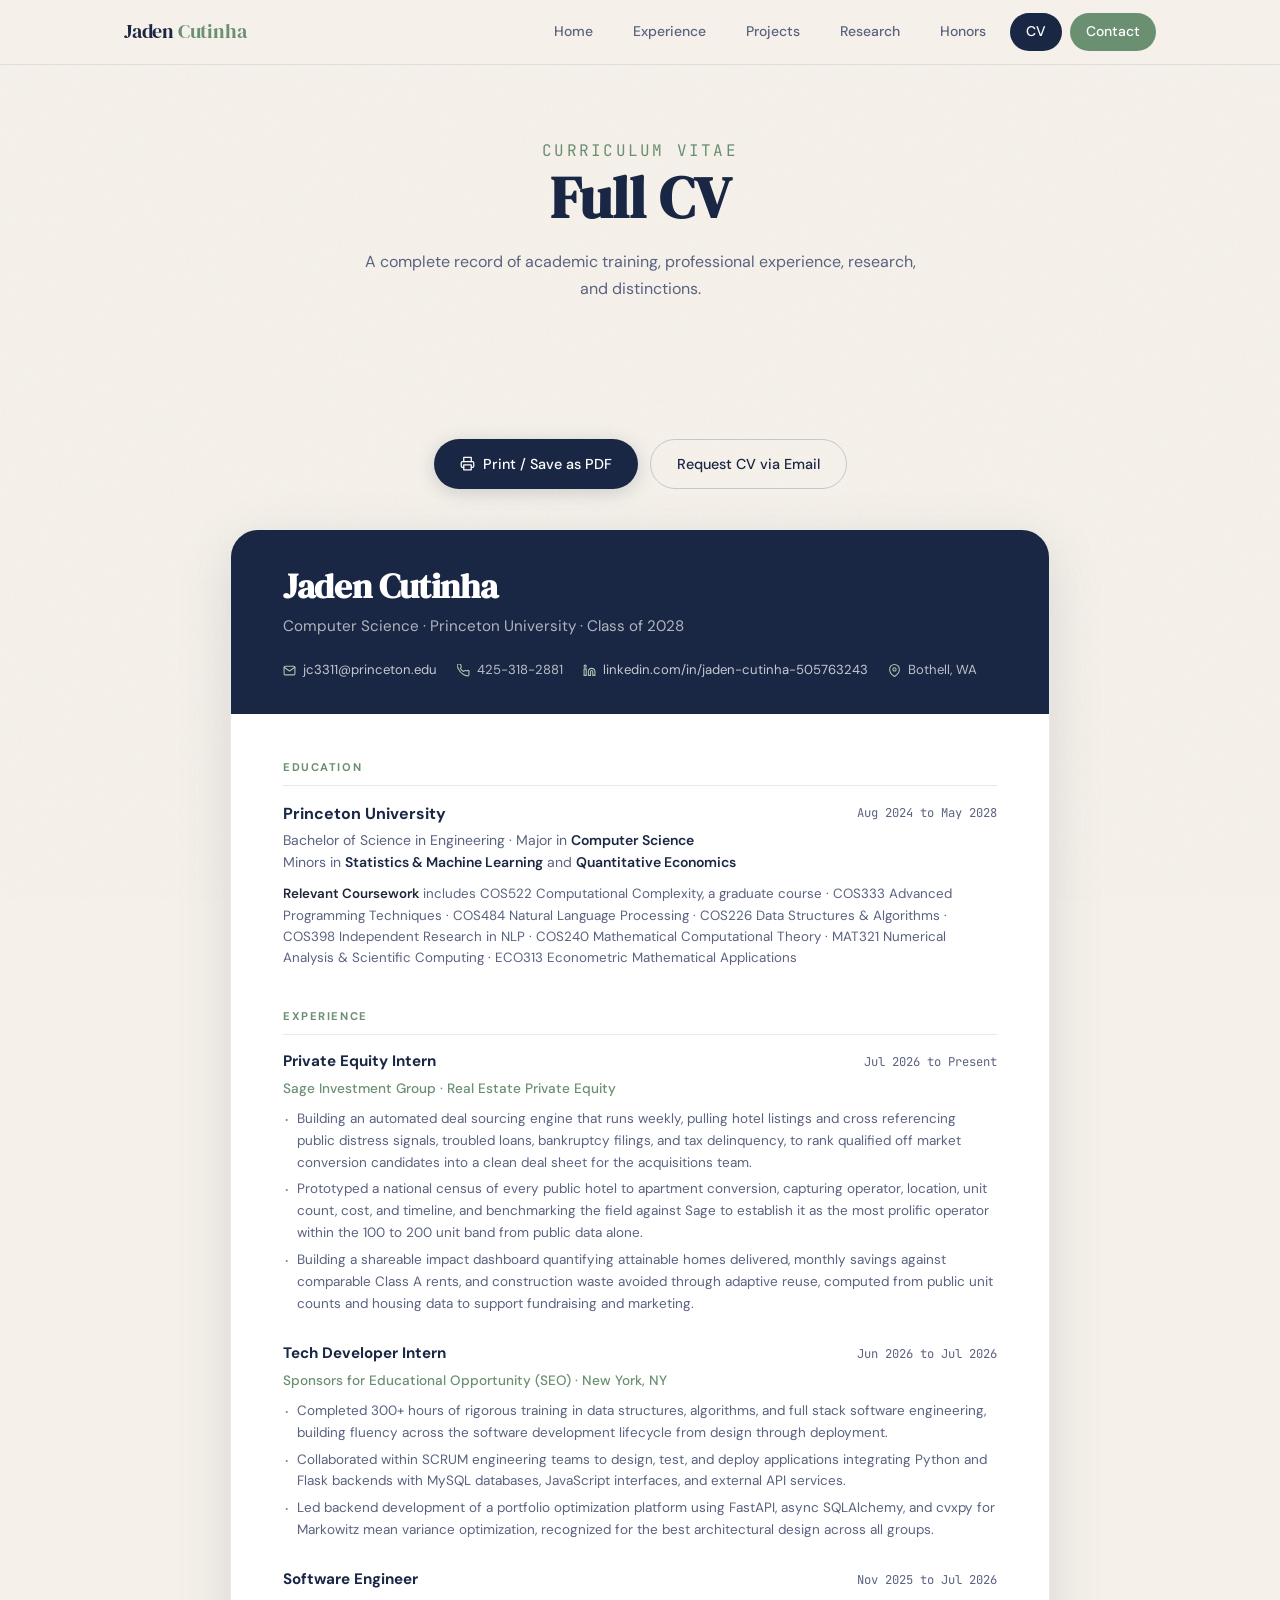
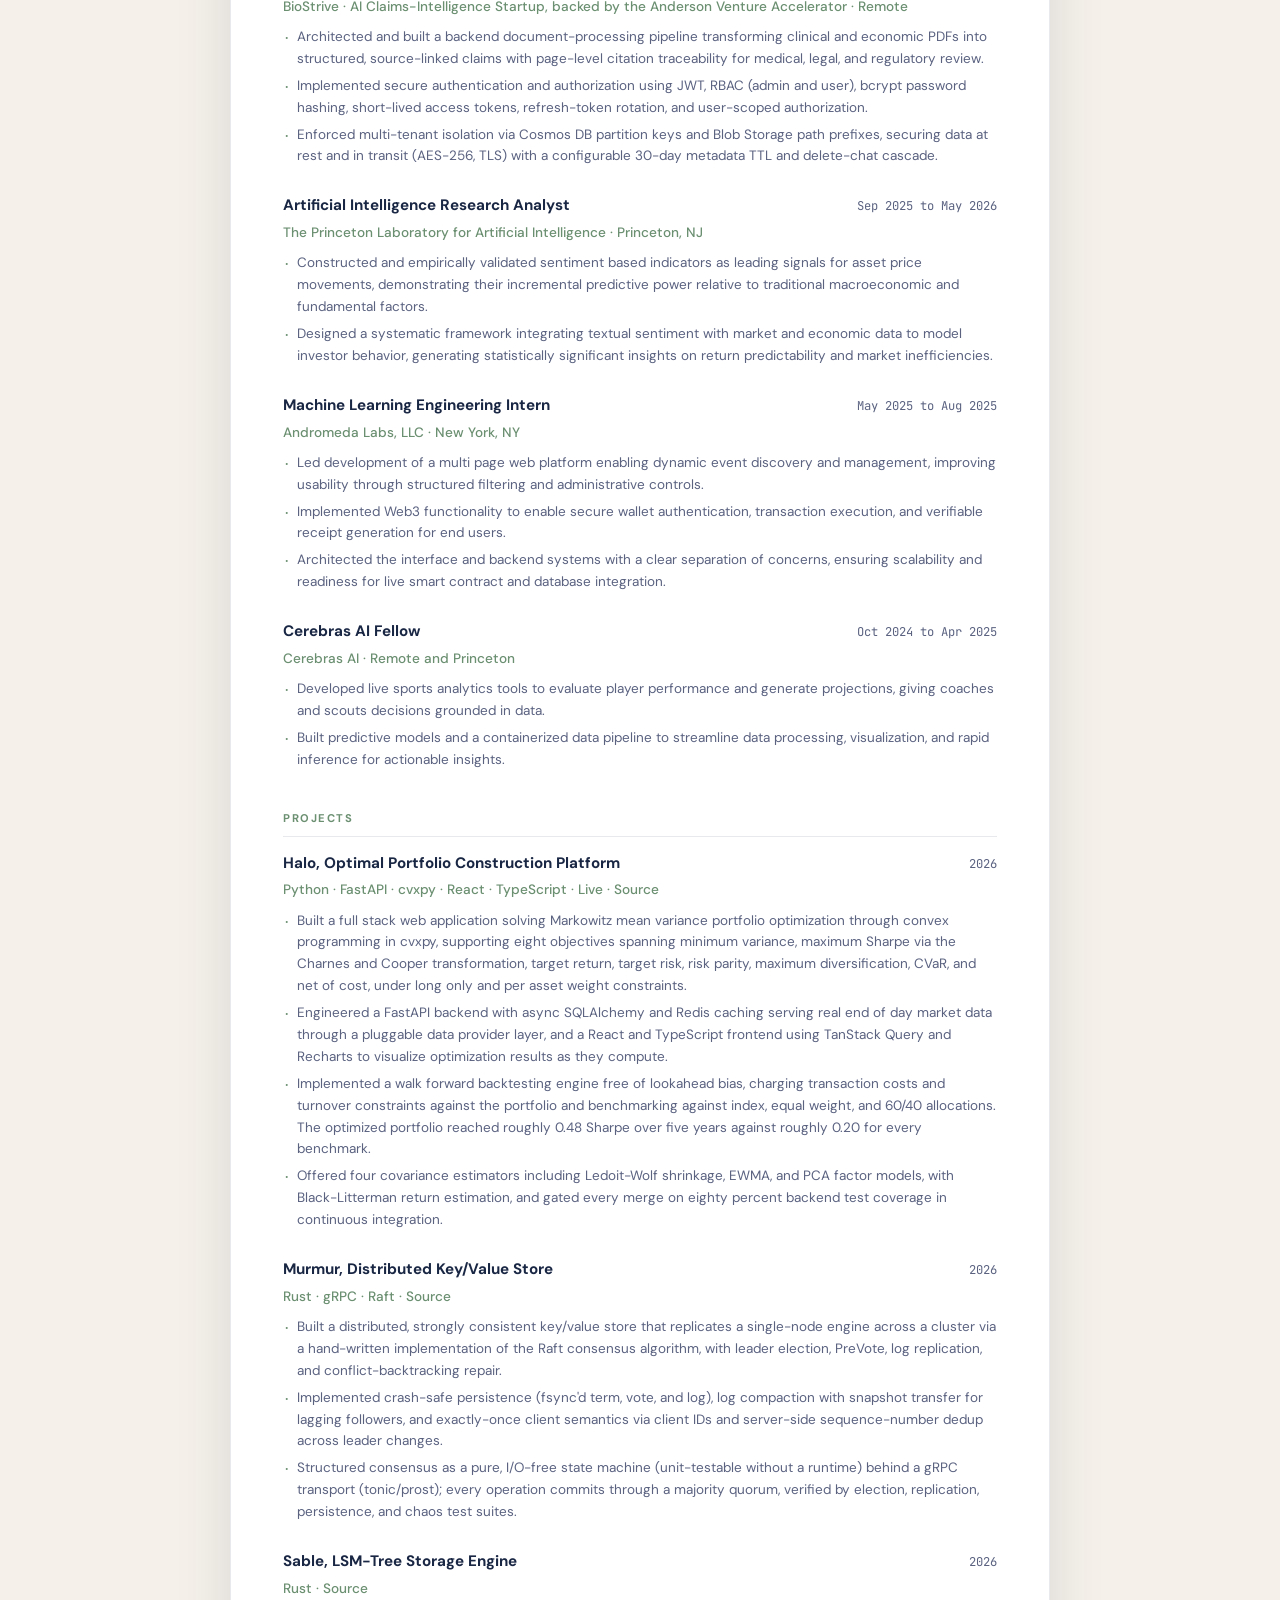
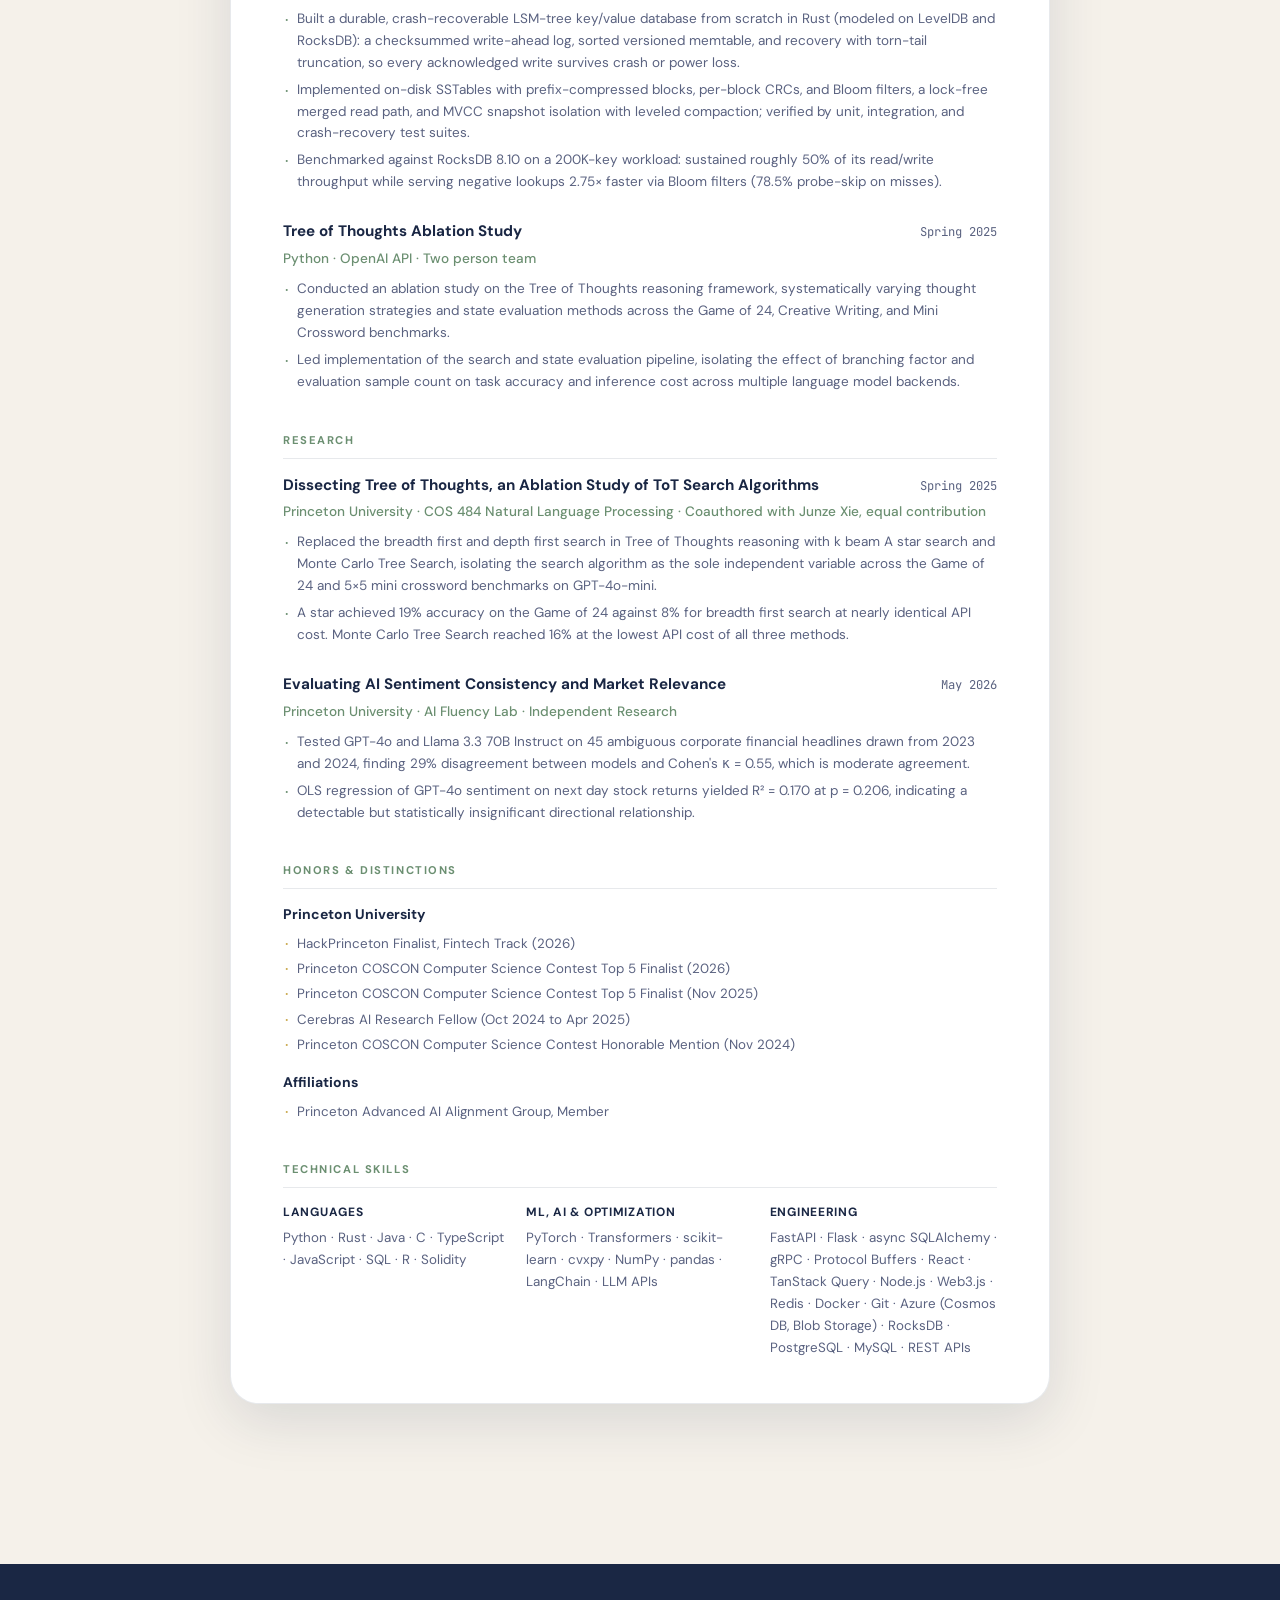
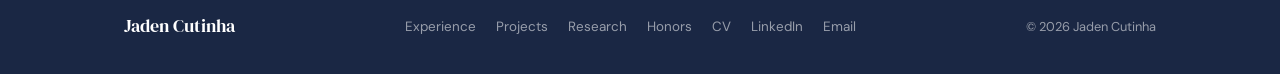
==== commit 4bfb7b47: "final pushes with project completion" ====
--- a/cv.html
+++ b/cv.html
@@ -364,18 +364,6 @@
 
           <div class="cv-exp-item">
             <div class="cv-exp-row">
-              <p class="cv-exp-role">Summer Resident Fellow</p>
-              <p class="cv-exp-date">Jun 2026 to Jul 2026</p>
-            </div>
-            <p class="cv-exp-company">IC3, the Initiative for Cryptocurrencies &amp; Contracts</p>
-            <ul class="cv-bullets">
-              <li>Built data extraction and analysis tooling to study incentive compatibility and mechanism design tradeoffs across multiple blockchain consensus protocols, processing on chain liquidity and transaction data from constant product automated market makers.</li>
-              <li>Wrote analysis tooling to quantify maximal extractable value in Ethereum block production, processing on chain transaction data to measure the distributional effects of transaction ordering on fairness.</li>
-            </ul>
-          </div>
-
-          <div class="cv-exp-item">
-            <div class="cv-exp-row">
               <p class="cv-exp-role">Tech Developer Intern</p>
               <p class="cv-exp-date">Jun 2026 to Jul 2026</p>
             </div>
@@ -531,27 +519,18 @@
           <div class="cv-honors-group">
             <p class="cv-honors-org">Princeton University</p>
             <ul class="cv-honors-list">
-              <li>Bank of America Student Leader, one of 300 selected from 20,000 applicants</li>
               <li>HackPrinceton Finalist, Fintech Track (2026)</li>
-              <li>Cerebras AI Research Fellow (Oct 2024 to Apr 2025)</li>
-              <li>Princeton Advanced AI Alignment Group Member</li>
               <li>Princeton COSCON Computer Science Contest Top 5 Finalist (2026)</li>
               <li>Princeton COSCON Computer Science Contest Top 5 Finalist (Nov 2025)</li>
+              <li>Cerebras AI Research Fellow (Oct 2024 to Apr 2025)</li>
               <li>Princeton COSCON Computer Science Contest Honorable Mention (Nov 2024)</li>
             </ul>
           </div>
 
           <div class="cv-honors-group" style="margin-top:14px;">
-            <p class="cv-honors-org">North Creek High School</p>
+            <p class="cv-honors-org">Affiliations</p>
             <ul class="cv-honors-list">
-              <li>Future Problem Solving International Program, 4× International Finalist &amp; 5× State Finalist (2021 through 2024). In 2023, 3rd Place International and 1st Place State. In 2022, 1st Place International and 1st Place State.</li>
-              <li>Rotary Student of the Year for Academic Excellence (Mill Creek Rotary Club)</li>
-              <li>Rodgers Family Scholarship, $40,000 Academic Award</li>
-              <li>Washington State Opportunity Scholarship, $22,500 Academic Award</li>
-              <li>Elks Most Valuable Student Award, $4,000 Academic Award</li>
-              <li>Gold Presidential Volunteer Service Award (2021, 2022, 2023, 2024)</li>
-              <li>Ronald Reagan Leadership Medal Recipient</li>
-              <li>Burger King Scholar 2024, $1,000 Academic Award</li>
+              <li>Princeton Advanced AI Alignment Group, Member</li>
             </ul>
           </div>
         </div>
--- a/assets/css/style.css
+++ b/assets/css/style.css
@@ -255,10 +255,16 @@
   color: var(--sage);
   margin-bottom: 20px;
 }
-.stat-grid { display: grid; grid-template-columns: 1fr 1fr; gap: 16px; }
-.stat-item { text-align: center; padding: 16px; background: rgba(26,39,68,0.04); border-radius: var(--radius-md); }
-.stat-value { font-family: var(--font-display); font-size: 1.9rem; color: var(--navy); line-height: 1; margin-bottom: 4px; }
-.stat-label { font-size: 0.75rem; color: var(--text-muted); font-weight: 500; }
+.hero-facts { list-style: none; display: flex; flex-direction: column; gap: 16px; }
+.hero-facts li { display: flex; flex-direction: column; gap: 3px; }
+.hero-fact-label {
+  font-family: var(--font-mono);
+  font-size: 0.68rem;
+  text-transform: uppercase;
+  letter-spacing: 0.12em;
+  color: var(--sage);
+}
+.hero-fact-value { font-size: 0.92rem; color: var(--navy-mid); font-weight: 500; line-height: 1.45; }
 .hero-card-divider { height: 1px; background: var(--border); margin: 20px 0; }
 .contact-row { display: flex; flex-direction: column; gap: 10px; }
 .contact-item { display: flex; align-items: center; gap: 10px; font-size: 0.875rem; color: var(--text-muted); }
@@ -404,20 +410,45 @@
 .honors-badge svg { width: 22px; height: 22px; stroke: var(--white); }
 .honors-school { font-size: 1.28rem; color: var(--navy); }
 .honors-affiliation { font-size: 0.85rem; color: var(--text-muted); font-family: var(--font-body); font-weight: 400; }
-.honors-list { list-style: none; display: flex; flex-direction: column; gap: 12px; }
-.honors-list li {
-  display: flex; align-items: flex-start; gap: 12px;
-  padding: 14px 18px;
-  background: rgba(255,255,255,0.6);
-  border: 1px solid var(--border);
-  border-radius: var(--radius-md);
-  font-size: 0.92rem;
-  color: var(--text-main);
-  line-height: 1.55;
-  transition: var(--transition);
-}
-.honors-list li:hover { background: rgba(255,255,255,0.9); box-shadow: var(--shadow-sm); }
-.honor-icon { color: var(--gold); flex-shrink: 0; margin-top: 1px; font-size: 1rem; }
+
+.honors-subhead {
+  font-family: var(--font-mono);
+  font-size: 0.72rem;
+  text-transform: uppercase;
+  letter-spacing: 0.14em;
+  color: var(--sage);
+  margin: 36px 0 4px;
+  padding-bottom: 10px;
+  border-bottom: 1px solid var(--border);
+}
+.honors-list { list-style: none; display: flex; flex-direction: column; }
+.honor-entry {
+  display: grid;
+  grid-template-columns: 64px 1fr;
+  gap: 24px;
+  padding: 18px 8px;
+  border-bottom: 1px solid var(--border);
+  align-items: baseline;
+  transition: var(--transition);
+}
+.honor-entry:last-child { border-bottom: none; }
+.honor-entry:hover { background: rgba(255,255,255,0.5); }
+.honor-entry--affil { grid-template-columns: 1fr; }
+.honor-year {
+  font-family: var(--font-mono);
+  font-size: 0.82rem;
+  color: var(--sage);
+  letter-spacing: 0.03em;
+}
+.honor-title {
+  display: block;
+  font-family: var(--font-body);
+  font-size: 1rem;
+  font-weight: 600;
+  color: var(--navy);
+  margin-bottom: 4px;
+}
+.honor-note { font-size: 0.86rem; color: var(--text-muted); line-height: 1.6; }
 
 /* ── Research Page ── */
 .research-full-card { margin-bottom: 64px; }
@@ -544,5 +575,4 @@
 }
 @media (max-width: 480px) {
   .skills-grid { grid-template-columns: 1fr; }
-  .stat-grid { grid-template-columns: 1fr 1fr; }
 }
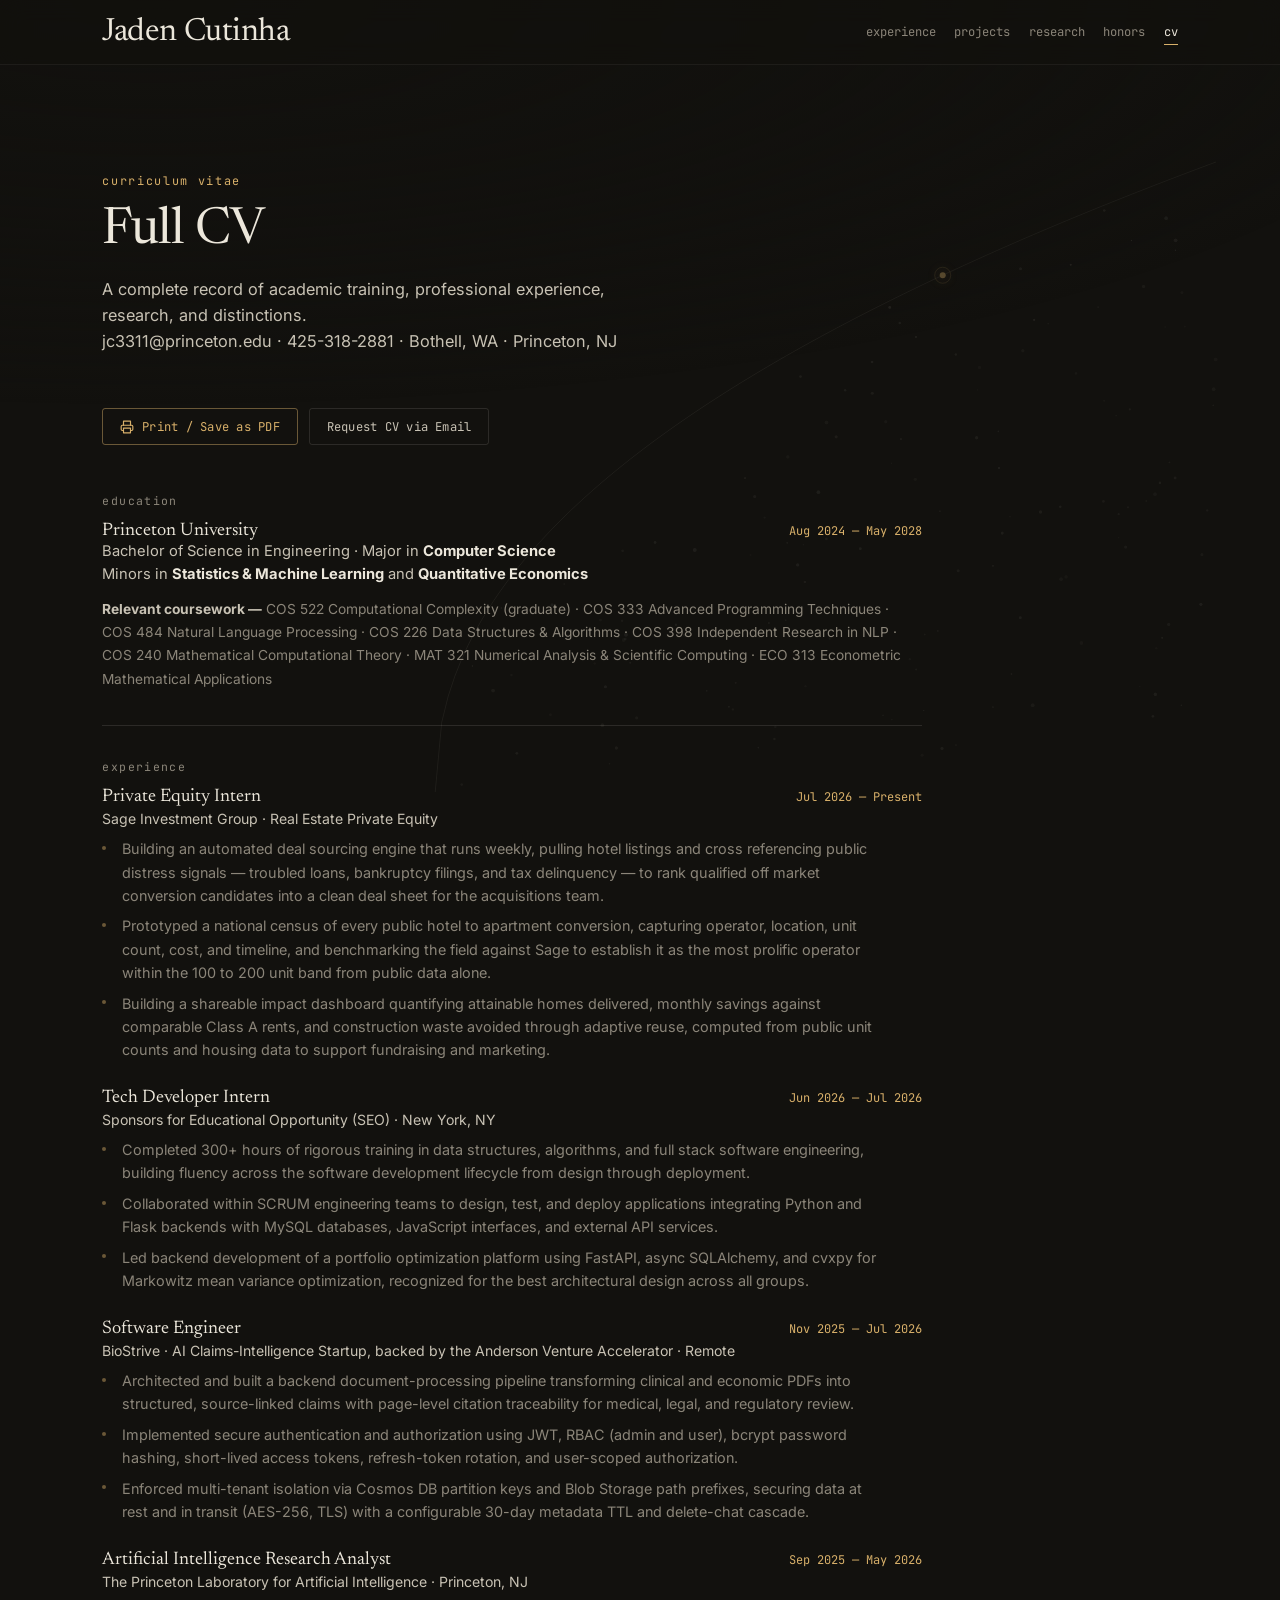
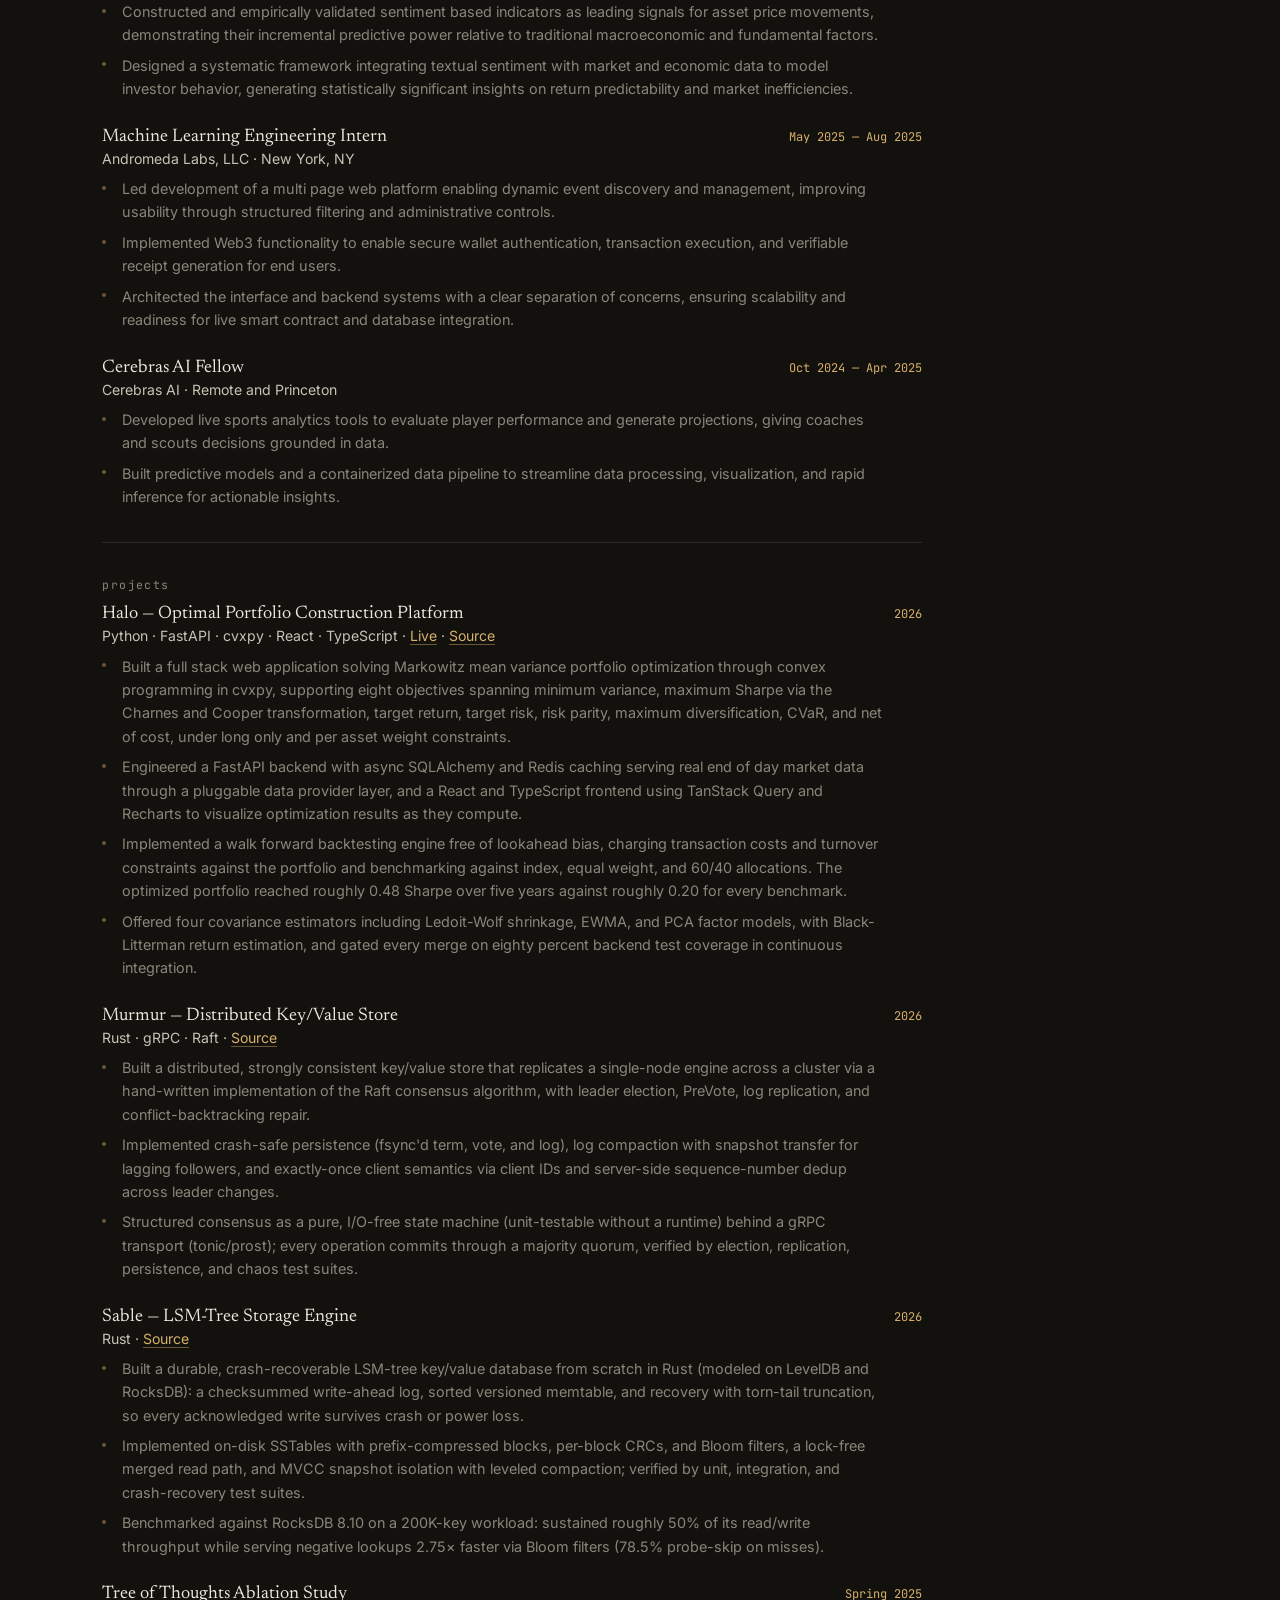
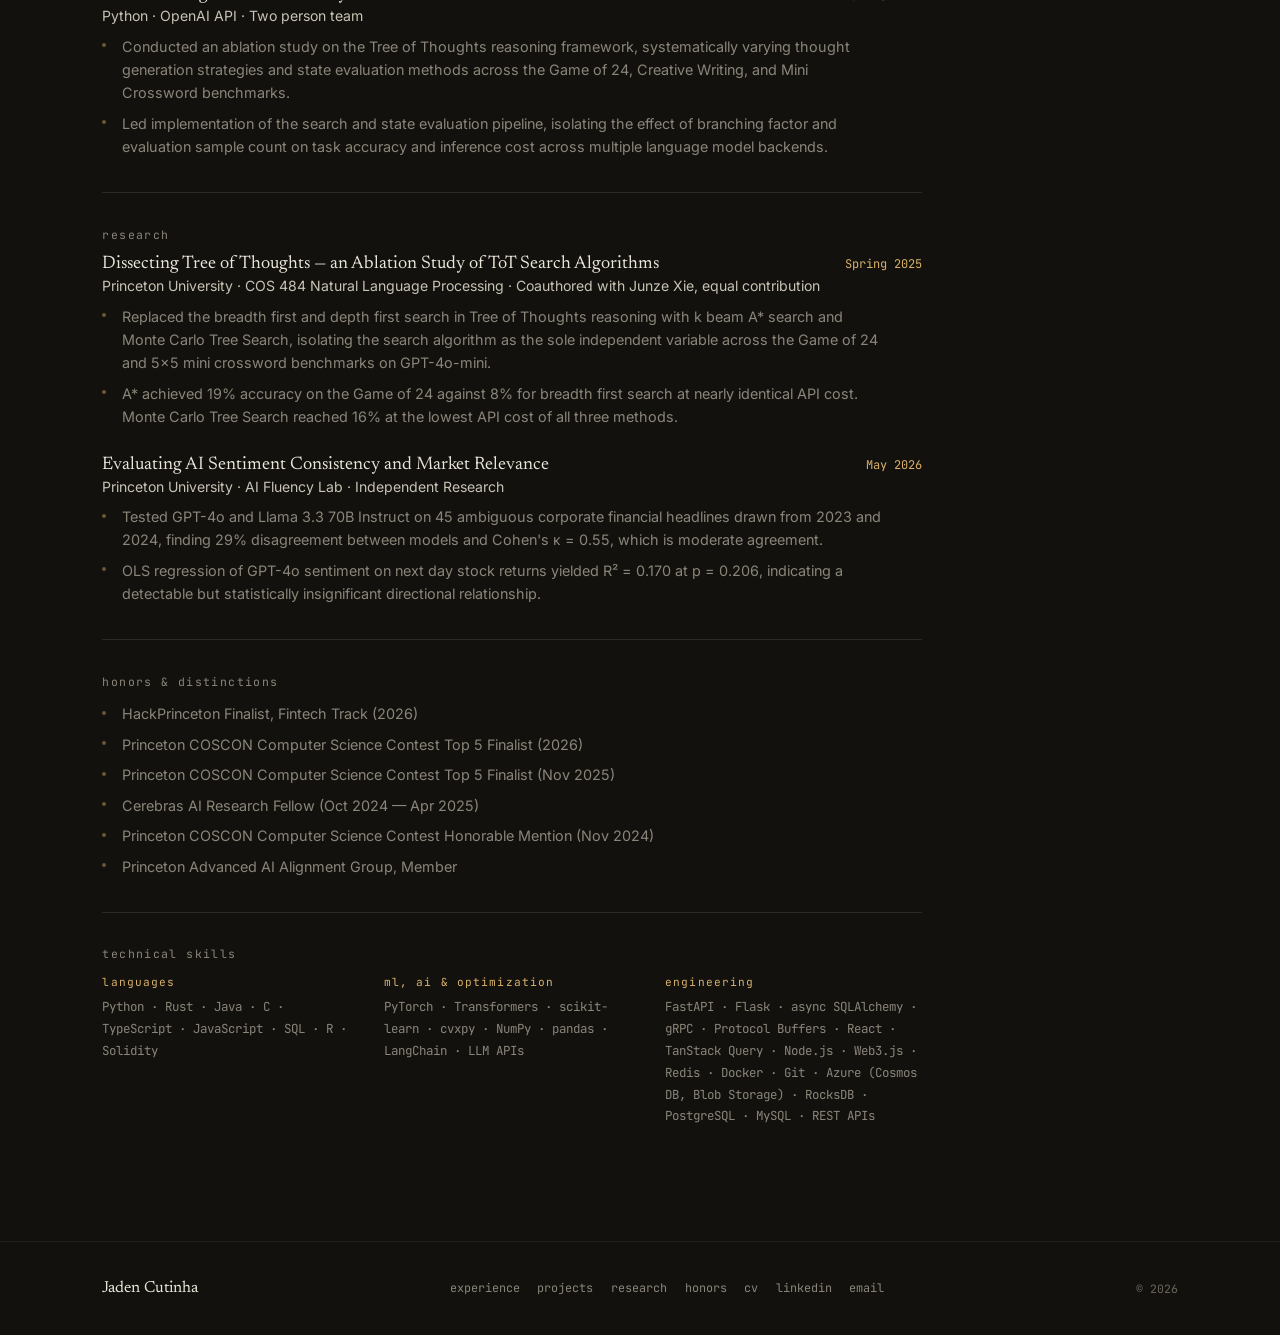
==== commit 9785825e: "darkchanges to ui design" ====
--- a/cv.html
+++ b/cv.html
@@ -1,580 +1,249 @@
 <!DOCTYPE html>
 <html lang="en">
 <head>
-  <meta charset="UTF-8" />
-  <meta name="viewport" content="width=device-width, initial-scale=1.0" />
-  <title>CV | Jaden Cutinha</title>
-  <link rel="stylesheet" href="assets/css/style.css" />
-  <style>
-    /* ── CV-specific styles ── */
-    .cv-actions {
-      display: flex;
-      gap: 12px;
-      justify-content: center;
-      margin-bottom: 40px;
-      flex-wrap: wrap;
-    }
-
-    .cv-wrapper {
-      max-width: 820px;
-      margin: 0 auto;
-      background: var(--white);
-      border: 1px solid var(--border);
-      border-radius: var(--radius-lg);
-      box-shadow: var(--shadow-lg);
-      overflow: hidden;
-    }
-
-    /* Print strip at top */
-    .cv-topbar {
-      background: var(--navy);
-      padding: 36px 52px 32px;
-      color: var(--white);
-    }
-    .cv-topbar-name {
-      font-family: var(--font-display);
-      font-size: 2.2rem;
-      color: var(--white);
-      letter-spacing: -0.01em;
-      margin-bottom: 6px;
-    }
-    .cv-topbar-title {
-      font-size: 0.95rem;
-      color: rgba(255,255,255,0.65);
-      margin-bottom: 20px;
-      font-weight: 400;
-    }
-    .cv-contact-strip {
-      display: flex;
-      flex-wrap: wrap;
-      gap: 20px;
-    }
-    .cv-contact-item {
-      display: flex;
-      align-items: center;
-      gap: 7px;
-      font-size: 0.82rem;
-      color: rgba(255,255,255,0.7);
-    }
-    .cv-contact-item svg {
-      width: 13px; height: 13px;
-      stroke: var(--sage-light);
-      flex-shrink: 0;
-    }
-    .cv-contact-item a { color: rgba(255,255,255,0.75); }
-    .cv-contact-item a:hover { color: var(--white); }
-
-    /* CV body */
-    .cv-body { padding: 44px 52px; }
-
-    .cv-section { margin-bottom: 38px; }
-    .cv-section:last-child { margin-bottom: 0; }
-
-    .cv-section-title {
-      font-family: var(--font-body);
-      font-size: 0.7rem;
-      font-weight: 700;
-      text-transform: uppercase;
-      letter-spacing: 0.14em;
-      color: var(--sage);
-      margin-bottom: 14px;
-      padding-bottom: 8px;
-      border-bottom: 1px solid var(--border);
-    }
-
-    /* Education block */
-    .cv-edu-row {
-      display: flex;
-      justify-content: space-between;
-      align-items: flex-start;
-      flex-wrap: wrap;
-      gap: 8px;
-    }
-    .cv-edu-school {
-      font-size: 1rem;
-      font-weight: 700;
-      color: var(--navy);
-      font-family: var(--font-body);
-    }
-    .cv-edu-degree {
-      font-size: 0.875rem;
-      color: var(--text-muted);
-      margin-top: 3px;
-      line-height: 1.55;
-    }
-    .cv-edu-date {
-      font-family: var(--font-mono);
-      font-size: 0.76rem;
-      color: var(--text-muted);
-      white-space: nowrap;
-      padding-top: 3px;
-    }
-    .cv-coursework {
-      margin-top: 10px;
-      font-size: 0.835rem;
-      color: var(--text-muted);
-      line-height: 1.6;
-    }
-    .cv-coursework strong { color: var(--text-main); font-weight: 600; }
-
-    /* Experience block */
-    .cv-exp-item { margin-bottom: 26px; }
-    .cv-exp-item:last-child { margin-bottom: 0; }
-    .cv-exp-row {
-      display: flex;
-      justify-content: space-between;
-      align-items: flex-start;
-      flex-wrap: wrap;
-      gap: 8px;
-      margin-bottom: 2px;
-    }
-    .cv-exp-role {
-      font-size: 0.95rem;
-      font-weight: 700;
-      color: var(--navy);
-      font-family: var(--font-body);
-    }
-    .cv-exp-company {
-      font-size: 0.85rem;
-      color: var(--sage);
-      font-weight: 500;
-      margin-bottom: 8px;
-    }
-    .cv-exp-date {
-      font-family: var(--font-mono);
-      font-size: 0.76rem;
-      color: var(--text-muted);
-      white-space: nowrap;
-      padding-top: 3px;
-    }
-    .cv-bullets {
-      list-style: none;
-      padding: 0; margin: 0;
-      display: flex;
-      flex-direction: column;
-      gap: 5px;
-    }
-    .cv-bullets li {
-      font-size: 0.845rem;
-      color: var(--text-muted);
-      padding-left: 14px;
-      position: relative;
-      line-height: 1.62;
-    }
-    .cv-bullets li::before {
-      content: '·';
-      position: absolute; left: 2px;
-      color: var(--sage);
-      font-size: 1.1rem;
-      line-height: 1.4;
-    }
-
-    /* Honors block */
-    .cv-honors-group { margin-bottom: 16px; }
-    .cv-honors-group:last-child { margin-bottom: 0; }
-    .cv-honors-org {
-      font-size: 0.875rem;
-      font-weight: 700;
-      color: var(--navy);
-      margin-bottom: 6px;
-    }
-    .cv-honors-list {
-      list-style: none; padding: 0; margin: 0;
-      display: flex; flex-direction: column; gap: 4px;
-    }
-    .cv-honors-list li {
-      font-size: 0.835rem;
-      color: var(--text-muted);
-      padding-left: 14px;
-      position: relative;
-      line-height: 1.58;
-    }
-    .cv-honors-list li::before {
-      content: '·';
-      position: absolute; left: 2px;
-      color: var(--gold);
-      font-size: 1.1rem;
-      line-height: 1.35;
-    }
-
-    /* Skills block */
-    .cv-skills-grid {
-      display: grid;
-      grid-template-columns: repeat(3, 1fr);
-      gap: 16px;
-    }
-    .cv-skill-group-label {
-      font-size: 0.75rem;
-      font-weight: 700;
-      color: var(--navy);
-      text-transform: uppercase;
-      letter-spacing: 0.06em;
-      margin-bottom: 5px;
-    }
-    .cv-skill-list {
-      font-size: 0.835rem;
-      color: var(--text-muted);
-      line-height: 1.65;
-    }
-
-    /* Courses inline */
-    .cv-courses-list {
-      font-size: 0.845rem;
-      color: var(--text-muted);
-      line-height: 1.7;
-    }
-    .cv-courses-list span {
-      display: inline-block;
-      margin-right: 4px;
-    }
-    .cv-courses-list span::after { content: ' ·'; color: var(--sage); }
-    .cv-courses-list span:last-child::after { content: ''; }
-
-    /* ── Print styles ── */
-    @media print {
-      nav, footer, .cv-actions, .page-hero { display: none !important; }
-      body { background: white !important; }
-      body::before { display: none; }
-      .section { padding: 0 !important; }
-      .cv-wrapper {
-        border: none !important;
-        box-shadow: none !important;
-        border-radius: 0 !important;
-        max-width: 100% !important;
-      }
-      .cv-body { padding: 32px 40px !important; }
-      .cv-topbar { padding: 28px 40px !important; }
-      .reveal { opacity: 1 !important; transform: none !important; }
-    }
-
-    @media (max-width: 640px) {
-      .cv-topbar { padding: 28px 24px; }
-      .cv-body { padding: 32px 24px; }
-      .cv-skills-grid { grid-template-columns: 1fr 1fr; }
-    }
-  </style>
+<meta charset="UTF-8" />
+<meta name="viewport" content="width=device-width, initial-scale=1.0" />
+<meta name="color-scheme" content="dark" />
+<title>CV | Jaden Cutinha</title>
+<meta name="description" content="Full curriculum vitae of Jaden Cutinha — education, experience, projects, research, honors, and technical skills." />
+<link rel="preconnect" href="https://fonts.googleapis.com" />
+<link rel="preconnect" href="https://fonts.gstatic.com" crossorigin />
+<link href="https://fonts.googleapis.com/css2?family=Newsreader:ital,opsz,wght@0,6..72,300;0,6..72,400;0,6..72,500;1,6..72,300&family=Inter:wght@400;500&family=JetBrains+Mono:wght@400&display=swap" rel="stylesheet" />
+<link rel="stylesheet" href="assets/css/editorial.css" />
 </head>
-<body>
-
-<nav>
-  <div class="nav-inner">
-    <a class="nav-logo" href="index.html">Jaden <span>Cutinha</span></a>
-    <div class="nav-hamburger"><span></span><span></span><span></span></div>
-    <div class="nav-links">
-      <a href="index.html">Home</a>
-      <a href="experience.html">Experience</a>
-      <a href="projects.html">Projects</a>
-      <a href="research.html">Research</a>
-      <a href="honors.html">Honors</a>
-      <a href="cv.html">CV</a>
-      <a href="mailto:jc3311@princeton.edu" class="nav-cta">Contact</a>
-    </div>
+<body class="sub">
+
+<canvas id="bg" aria-hidden="true"></canvas>
+<div id="veil" aria-hidden="true"></div>
+
+<header class="topnav">
+  <a class="brand" href="index.html">Jaden Cutinha</a>
+  <nav class="navlinks" aria-label="Sections">
+    <a href="experience.html">experience</a>
+    <a href="projects.html">projects</a>
+    <a href="research.html">research</a>
+    <a href="honors.html">honors</a>
+    <a href="cv.html" class="current">cv</a>
+  </nav>
+</header>
+
+<main class="page">
+  <div class="page-head">
+    <p class="eyebrow">curriculum vitae</p>
+    <h1>Full CV</h1>
+    <p class="lead">A complete record of academic training, professional experience, research, and distinctions. <br />jc3311@princeton.edu · 425-318-2881 · Bothell, WA · Princeton, NJ</p>
   </div>
-</nav>
-
-<div class="page-hero">
-  <div class="container">
-    <p class="page-hero-eyebrow">Curriculum Vitae</p>
-    <h1>Full CV</h1>
-    <p>A complete record of academic training, professional experience, research, and distinctions.</p>
+
+  <div class="cv-actions">
+    <button class="btn btn-primary" onclick="window.print()">
+      <svg viewBox="0 0 24 24" fill="none" stroke="currentColor" stroke-width="2" stroke-linecap="round" stroke-linejoin="round"><polyline points="6 9 6 2 18 2 18 9"/><path d="M6 18H4a2 2 0 01-2-2v-5a2 2 0 012-2h16a2 2 0 012 2v5a2 2 0 01-2 2h-2"/><rect x="6" y="14" width="12" height="8"/></svg>
+      Print / Save as PDF
+    </button>
+    <a href="mailto:jc3311@princeton.edu?subject=CV Request" class="btn">Request CV via Email</a>
   </div>
-</div>
-
-<section class="section">
-  <div class="container">
-
-    <div class="cv-actions reveal">
-      <button class="btn btn-primary" onclick="window.print()">
-        <svg width="15" height="15" viewBox="0 0 24 24" fill="none" stroke="currentColor" stroke-width="2" stroke-linecap="round" stroke-linejoin="round"><polyline points="6 9 6 2 18 2 18 9"/><path d="M6 18H4a2 2 0 01-2-2v-5a2 2 0 012-2h16a2 2 0 012 2v5a2 2 0 01-2 2h-2"/><rect x="6" y="14" width="12" height="8"/></svg>
-        Print / Save as PDF
-      </button>
-      <a href="mailto:jc3311@princeton.edu?subject=CV Request" class="btn btn-secondary">Request CV via Email</a>
-    </div>
-
-    <div class="cv-wrapper reveal">
-
-      <!-- ── Header ── -->
-      <div class="cv-topbar">
-        <h1 class="cv-topbar-name">Jaden Cutinha</h1>
-        <p class="cv-topbar-title">Computer Science · Princeton University · Class of 2028</p>
-        <div class="cv-contact-strip">
-          <div class="cv-contact-item">
-            <svg viewBox="0 0 24 24" fill="none" stroke-width="2" stroke-linecap="round" stroke-linejoin="round"><path d="M4 4h16c1.1 0 2 .9 2 2v12c0 1.1-.9 2-2 2H4c-1.1 0-2-.9-2-2V6c0-1.1.9-2 2-2z"/><polyline points="22,6 12,13 2,6"/></svg>
-            <a href="mailto:jc3311@princeton.edu">jc3311@princeton.edu</a>
-          </div>
-          <div class="cv-contact-item">
-            <svg viewBox="0 0 24 24" fill="none" stroke-width="2" stroke-linecap="round" stroke-linejoin="round"><path d="M22 16.92v3a2 2 0 01-2.18 2 19.79 19.79 0 01-8.63-3.07A19.5 19.5 0 013.07 9.81 19.79 19.79 0 01.0 1.18 2 2 0 012 0h3a2 2 0 012 1.72c.127.96.361 1.903.7 2.81a2 2 0 01-.45 2.11L6.09 7.91a16 16 0 006 6l1.27-1.27a2 2 0 012.11-.45c.907.339 1.85.573 2.81.7A2 2 0 0122 14.92z"/></svg>
-            425-318-2881
-          </div>
-          <div class="cv-contact-item">
-            <svg viewBox="0 0 24 24" fill="none" stroke-width="2" stroke-linecap="round" stroke-linejoin="round"><path d="M16 8a6 6 0 016 6v7h-4v-7a2 2 0 00-2-2 2 2 0 00-2 2v7h-4v-7a6 6 0 016-6z"/><rect x="2" y="9" width="4" height="12"/><circle cx="4" cy="4" r="2"/></svg>
-            <a href="https://linkedin.com/in/jaden-cutinha-505763243" target="_blank">linkedin.com/in/jaden-cutinha-505763243</a>
-          </div>
-          <div class="cv-contact-item">
-            <svg viewBox="0 0 24 24" fill="none" stroke-width="2" stroke-linecap="round" stroke-linejoin="round"><path d="M21 10c0 7-9 13-9 13s-9-6-9-13a9 9 0 0118 0z"/><circle cx="12" cy="10" r="3"/></svg>
-            Bothell, WA
-          </div>
+
+  <div class="cv-doc">
+
+    <!-- Education -->
+    <section class="cv-sec">
+      <p class="label">education</p>
+      <div class="cv-row">
+        <p class="cv-role">Princeton University</p>
+        <p class="cv-date">Aug 2024 — May 2028</p>
+      </div>
+      <p class="cv-edu-degree">
+        Bachelor of Science in Engineering · Major in <b>Computer Science</b><br />
+        Minors in <b>Statistics &amp; Machine Learning</b> and <b>Quantitative Economics</b>
+      </p>
+      <p class="cv-course">
+        <b>Relevant coursework —</b>
+        COS 522 Computational Complexity (graduate) · COS 333 Advanced Programming Techniques ·
+        COS 484 Natural Language Processing · COS 226 Data Structures &amp; Algorithms ·
+        COS 398 Independent Research in NLP · COS 240 Mathematical Computational Theory ·
+        MAT 321 Numerical Analysis &amp; Scientific Computing · ECO 313 Econometric Mathematical Applications
+      </p>
+    </section>
+
+    <!-- Experience -->
+    <section class="cv-sec">
+      <p class="label">experience</p>
+
+      <div class="cv-item">
+        <div class="cv-row"><p class="cv-role">Private Equity Intern</p><p class="cv-date">Jul 2026 — Present</p></div>
+        <p class="cv-org">Sage Investment Group · Real Estate Private Equity</p>
+        <ul class="cv-bul">
+          <li>Building an automated deal sourcing engine that runs weekly, pulling hotel listings and cross referencing public distress signals — troubled loans, bankruptcy filings, and tax delinquency — to rank qualified off market conversion candidates into a clean deal sheet for the acquisitions team.</li>
+          <li>Prototyped a national census of every public hotel to apartment conversion, capturing operator, location, unit count, cost, and timeline, and benchmarking the field against Sage to establish it as the most prolific operator within the 100 to 200 unit band from public data alone.</li>
+          <li>Building a shareable impact dashboard quantifying attainable homes delivered, monthly savings against comparable Class A rents, and construction waste avoided through adaptive reuse, computed from public unit counts and housing data to support fundraising and marketing.</li>
+        </ul>
+      </div>
+
+      <div class="cv-item">
+        <div class="cv-row"><p class="cv-role">Tech Developer Intern</p><p class="cv-date">Jun 2026 — Jul 2026</p></div>
+        <p class="cv-org">Sponsors for Educational Opportunity (SEO) · New York, NY</p>
+        <ul class="cv-bul">
+          <li>Completed 300+ hours of rigorous training in data structures, algorithms, and full stack software engineering, building fluency across the software development lifecycle from design through deployment.</li>
+          <li>Collaborated within SCRUM engineering teams to design, test, and deploy applications integrating Python and Flask backends with MySQL databases, JavaScript interfaces, and external API services.</li>
+          <li>Led backend development of a portfolio optimization platform using FastAPI, async SQLAlchemy, and cvxpy for Markowitz mean variance optimization, recognized for the best architectural design across all groups.</li>
+        </ul>
+      </div>
+
+      <div class="cv-item">
+        <div class="cv-row"><p class="cv-role">Software Engineer</p><p class="cv-date">Nov 2025 — Jul 2026</p></div>
+        <p class="cv-org">BioStrive · AI Claims-Intelligence Startup, backed by the Anderson Venture Accelerator · Remote</p>
+        <ul class="cv-bul">
+          <li>Architected and built a backend document-processing pipeline transforming clinical and economic PDFs into structured, source-linked claims with page-level citation traceability for medical, legal, and regulatory review.</li>
+          <li>Implemented secure authentication and authorization using JWT, RBAC (admin and user), bcrypt password hashing, short-lived access tokens, refresh-token rotation, and user-scoped authorization.</li>
+          <li>Enforced multi-tenant isolation via Cosmos DB partition keys and Blob Storage path prefixes, securing data at rest and in transit (AES-256, TLS) with a configurable 30-day metadata TTL and delete-chat cascade.</li>
+        </ul>
+      </div>
+
+      <div class="cv-item">
+        <div class="cv-row"><p class="cv-role">Artificial Intelligence Research Analyst</p><p class="cv-date">Sep 2025 — May 2026</p></div>
+        <p class="cv-org">The Princeton Laboratory for Artificial Intelligence · Princeton, NJ</p>
+        <ul class="cv-bul">
+          <li>Constructed and empirically validated sentiment based indicators as leading signals for asset price movements, demonstrating their incremental predictive power relative to traditional macroeconomic and fundamental factors.</li>
+          <li>Designed a systematic framework integrating textual sentiment with market and economic data to model investor behavior, generating statistically significant insights on return predictability and market inefficiencies.</li>
+        </ul>
+      </div>
+
+      <div class="cv-item">
+        <div class="cv-row"><p class="cv-role">Machine Learning Engineering Intern</p><p class="cv-date">May 2025 — Aug 2025</p></div>
+        <p class="cv-org">Andromeda Labs, LLC · New York, NY</p>
+        <ul class="cv-bul">
+          <li>Led development of a multi page web platform enabling dynamic event discovery and management, improving usability through structured filtering and administrative controls.</li>
+          <li>Implemented Web3 functionality to enable secure wallet authentication, transaction execution, and verifiable receipt generation for end users.</li>
+          <li>Architected the interface and backend systems with a clear separation of concerns, ensuring scalability and readiness for live smart contract and database integration.</li>
+        </ul>
+      </div>
+
+      <div class="cv-item">
+        <div class="cv-row"><p class="cv-role">Cerebras AI Fellow</p><p class="cv-date">Oct 2024 — Apr 2025</p></div>
+        <p class="cv-org">Cerebras AI · Remote and Princeton</p>
+        <ul class="cv-bul">
+          <li>Developed live sports analytics tools to evaluate player performance and generate projections, giving coaches and scouts decisions grounded in data.</li>
+          <li>Built predictive models and a containerized data pipeline to streamline data processing, visualization, and rapid inference for actionable insights.</li>
+        </ul>
+      </div>
+    </section>
+
+    <!-- Projects -->
+    <section class="cv-sec">
+      <p class="label">projects</p>
+
+      <div class="cv-item">
+        <div class="cv-row"><p class="cv-role">Halo — Optimal Portfolio Construction Platform</p><p class="cv-date">2026</p></div>
+        <p class="cv-org">Python · FastAPI · cvxpy · React · TypeScript · <a href="https://optimal-portfolio-nine.vercel.app/" target="_blank" rel="noopener">Live</a> · <a href="https://github.com/jadencutinha/optimal-portfolio" target="_blank" rel="noopener">Source</a></p>
+        <ul class="cv-bul">
+          <li>Built a full stack web application solving Markowitz mean variance portfolio optimization through convex programming in cvxpy, supporting eight objectives spanning minimum variance, maximum Sharpe via the Charnes and Cooper transformation, target return, target risk, risk parity, maximum diversification, CVaR, and net of cost, under long only and per asset weight constraints.</li>
+          <li>Engineered a FastAPI backend with async SQLAlchemy and Redis caching serving real end of day market data through a pluggable data provider layer, and a React and TypeScript frontend using TanStack Query and Recharts to visualize optimization results as they compute.</li>
+          <li>Implemented a walk forward backtesting engine free of lookahead bias, charging transaction costs and turnover constraints against the portfolio and benchmarking against index, equal weight, and 60/40 allocations. The optimized portfolio reached roughly 0.48 Sharpe over five years against roughly 0.20 for every benchmark.</li>
+          <li>Offered four covariance estimators including Ledoit-Wolf shrinkage, EWMA, and PCA factor models, with Black-Litterman return estimation, and gated every merge on eighty percent backend test coverage in continuous integration.</li>
+        </ul>
+      </div>
+
+      <div class="cv-item">
+        <div class="cv-row"><p class="cv-role">Murmur — Distributed Key/Value Store</p><p class="cv-date">2026</p></div>
+        <p class="cv-org">Rust · gRPC · Raft · <a href="https://github.com/jadencutinha/murmur" target="_blank" rel="noopener">Source</a></p>
+        <ul class="cv-bul">
+          <li>Built a distributed, strongly consistent key/value store that replicates a single-node engine across a cluster via a hand-written implementation of the Raft consensus algorithm, with leader election, PreVote, log replication, and conflict-backtracking repair.</li>
+          <li>Implemented crash-safe persistence (fsync'd term, vote, and log), log compaction with snapshot transfer for lagging followers, and exactly-once client semantics via client IDs and server-side sequence-number dedup across leader changes.</li>
+          <li>Structured consensus as a pure, I/O-free state machine (unit-testable without a runtime) behind a gRPC transport (tonic/prost); every operation commits through a majority quorum, verified by election, replication, persistence, and chaos test suites.</li>
+        </ul>
+      </div>
+
+      <div class="cv-item">
+        <div class="cv-row"><p class="cv-role">Sable — LSM-Tree Storage Engine</p><p class="cv-date">2026</p></div>
+        <p class="cv-org">Rust · <a href="https://github.com/jadencutinha/sable" target="_blank" rel="noopener">Source</a></p>
+        <ul class="cv-bul">
+          <li>Built a durable, crash-recoverable LSM-tree key/value database from scratch in Rust (modeled on LevelDB and RocksDB): a checksummed write-ahead log, sorted versioned memtable, and recovery with torn-tail truncation, so every acknowledged write survives crash or power loss.</li>
+          <li>Implemented on-disk SSTables with prefix-compressed blocks, per-block CRCs, and Bloom filters, a lock-free merged read path, and MVCC snapshot isolation with leveled compaction; verified by unit, integration, and crash-recovery test suites.</li>
+          <li>Benchmarked against RocksDB 8.10 on a 200K-key workload: sustained roughly 50% of its read/write throughput while serving negative lookups 2.75× faster via Bloom filters (78.5% probe-skip on misses).</li>
+        </ul>
+      </div>
+
+      <div class="cv-item">
+        <div class="cv-row"><p class="cv-role">Tree of Thoughts Ablation Study</p><p class="cv-date">Spring 2025</p></div>
+        <p class="cv-org">Python · OpenAI API · Two person team</p>
+        <ul class="cv-bul">
+          <li>Conducted an ablation study on the Tree of Thoughts reasoning framework, systematically varying thought generation strategies and state evaluation methods across the Game of 24, Creative Writing, and Mini Crossword benchmarks.</li>
+          <li>Led implementation of the search and state evaluation pipeline, isolating the effect of branching factor and evaluation sample count on task accuracy and inference cost across multiple language model backends.</li>
+        </ul>
+      </div>
+    </section>
+
+    <!-- Research -->
+    <section class="cv-sec">
+      <p class="label">research</p>
+
+      <div class="cv-item">
+        <div class="cv-row"><p class="cv-role">Dissecting Tree of Thoughts — an Ablation Study of ToT Search Algorithms</p><p class="cv-date">Spring 2025</p></div>
+        <p class="cv-org">Princeton University · COS 484 Natural Language Processing · Coauthored with Junze Xie, equal contribution</p>
+        <ul class="cv-bul">
+          <li>Replaced the breadth first and depth first search in Tree of Thoughts reasoning with k beam A* search and Monte Carlo Tree Search, isolating the search algorithm as the sole independent variable across the Game of 24 and 5×5 mini crossword benchmarks on GPT-4o-mini.</li>
+          <li>A* achieved 19% accuracy on the Game of 24 against 8% for breadth first search at nearly identical API cost. Monte Carlo Tree Search reached 16% at the lowest API cost of all three methods.</li>
+        </ul>
+      </div>
+
+      <div class="cv-item">
+        <div class="cv-row"><p class="cv-role">Evaluating AI Sentiment Consistency and Market Relevance</p><p class="cv-date">May 2026</p></div>
+        <p class="cv-org">Princeton University · AI Fluency Lab · Independent Research</p>
+        <ul class="cv-bul">
+          <li>Tested GPT-4o and Llama 3.3 70B Instruct on 45 ambiguous corporate financial headlines drawn from 2023 and 2024, finding 29% disagreement between models and Cohen's κ = 0.55, which is moderate agreement.</li>
+          <li>OLS regression of GPT-4o sentiment on next day stock returns yielded R² = 0.170 at p = 0.206, indicating a detectable but statistically insignificant directional relationship.</li>
+        </ul>
+      </div>
+    </section>
+
+    <!-- Honors -->
+    <section class="cv-sec">
+      <p class="label">honors &amp; distinctions</p>
+      <ul class="cv-bul">
+        <li>HackPrinceton Finalist, Fintech Track (2026)</li>
+        <li>Princeton COSCON Computer Science Contest Top 5 Finalist (2026)</li>
+        <li>Princeton COSCON Computer Science Contest Top 5 Finalist (Nov 2025)</li>
+        <li>Cerebras AI Research Fellow (Oct 2024 — Apr 2025)</li>
+        <li>Princeton COSCON Computer Science Contest Honorable Mention (Nov 2024)</li>
+        <li>Princeton Advanced AI Alignment Group, Member</li>
+      </ul>
+    </section>
+
+    <!-- Skills -->
+    <section class="cv-sec">
+      <p class="label">technical skills</p>
+      <div class="cv-skills">
+        <div>
+          <p class="sk-label">languages</p>
+          <p class="sk-list">Python · Rust · Java · C · TypeScript · JavaScript · SQL · R · Solidity</p>
         </div>
-      </div>
-
-      <div class="cv-body">
-
-        <!-- ── Education ── -->
-        <div class="cv-section">
-          <p class="cv-section-title">Education</p>
-          <div class="cv-edu-row">
-            <div>
-              <p class="cv-edu-school">Princeton University</p>
-              <p class="cv-edu-degree">
-                Bachelor of Science in Engineering · Major in <strong style="color:var(--navy)">Computer Science</strong><br>
-                Minors in <strong style="color:var(--navy)">Statistics &amp; Machine Learning</strong> and <strong style="color:var(--navy)">Quantitative Economics</strong>
-              </p>
-            </div>
-            <p class="cv-edu-date">Aug 2024 to May 2028</p>
-          </div>
-          <p class="cv-coursework">
-            <strong>Relevant Coursework</strong> includes
-            COS522 Computational Complexity, a graduate course ·
-            COS333 Advanced Programming Techniques ·
-            COS484 Natural Language Processing ·
-            COS226 Data Structures &amp; Algorithms ·
-            COS398 Independent Research in NLP ·
-            COS240 Mathematical Computational Theory ·
-            MAT321 Numerical Analysis &amp; Scientific Computing ·
-            ECO313 Econometric Mathematical Applications
-          </p>
+        <div>
+          <p class="sk-label">ml, ai &amp; optimization</p>
+          <p class="sk-list">PyTorch · Transformers · scikit-learn · cvxpy · NumPy · pandas · LangChain · LLM APIs</p>
         </div>
-
-        <!-- ── Experience ── -->
-        <div class="cv-section">
-          <p class="cv-section-title">Experience</p>
-
-          <div class="cv-exp-item">
-            <div class="cv-exp-row">
-              <p class="cv-exp-role">Private Equity Intern</p>
-              <p class="cv-exp-date">Jul 2026 to Present</p>
-            </div>
-            <p class="cv-exp-company">Sage Investment Group · Real Estate Private Equity</p>
-            <ul class="cv-bullets">
-              <li>Building an automated deal sourcing engine that runs weekly, pulling hotel listings and cross referencing public distress signals, troubled loans, bankruptcy filings, and tax delinquency, to rank qualified off market conversion candidates into a clean deal sheet for the acquisitions team.</li>
-              <li>Prototyped a national census of every public hotel to apartment conversion, capturing operator, location, unit count, cost, and timeline, and benchmarking the field against Sage to establish it as the most prolific operator within the 100 to 200 unit band from public data alone.</li>
-              <li>Building a shareable impact dashboard quantifying attainable homes delivered, monthly savings against comparable Class A rents, and construction waste avoided through adaptive reuse, computed from public unit counts and housing data to support fundraising and marketing.</li>
-            </ul>
-          </div>
-
-          <div class="cv-exp-item">
-            <div class="cv-exp-row">
-              <p class="cv-exp-role">Tech Developer Intern</p>
-              <p class="cv-exp-date">Jun 2026 to Jul 2026</p>
-            </div>
-            <p class="cv-exp-company">Sponsors for Educational Opportunity (SEO) · New York, NY</p>
-            <ul class="cv-bullets">
-              <li>Completed 300+ hours of rigorous training in data structures, algorithms, and full stack software engineering, building fluency across the software development lifecycle from design through deployment.</li>
-              <li>Collaborated within SCRUM engineering teams to design, test, and deploy applications integrating Python and Flask backends with MySQL databases, JavaScript interfaces, and external API services.</li>
-              <li>Led backend development of a portfolio optimization platform using FastAPI, async SQLAlchemy, and cvxpy for Markowitz mean variance optimization, recognized for the best architectural design across all groups.</li>
-            </ul>
-          </div>
-
-          <div class="cv-exp-item">
-            <div class="cv-exp-row">
-              <p class="cv-exp-role">Software Engineer</p>
-              <p class="cv-exp-date">Nov 2025 to Jul 2026</p>
-            </div>
-            <p class="cv-exp-company">BioStrive · AI Claims-Intelligence Startup, backed by the Anderson Venture Accelerator · Remote</p>
-            <ul class="cv-bullets">
-              <li>Architected and built a backend document-processing pipeline transforming clinical and economic PDFs into structured, source-linked claims with page-level citation traceability for medical, legal, and regulatory review.</li>
-              <li>Implemented secure authentication and authorization using JWT, RBAC (admin and user), bcrypt password hashing, short-lived access tokens, refresh-token rotation, and user-scoped authorization.</li>
-              <li>Enforced multi-tenant isolation via Cosmos DB partition keys and Blob Storage path prefixes, securing data at rest and in transit (AES-256, TLS) with a configurable 30-day metadata TTL and delete-chat cascade.</li>
-            </ul>
-          </div>
-
-          <div class="cv-exp-item">
-            <div class="cv-exp-row">
-              <p class="cv-exp-role">Artificial Intelligence Research Analyst</p>
-              <p class="cv-exp-date">Sep 2025 to May 2026</p>
-            </div>
-            <p class="cv-exp-company">The Princeton Laboratory for Artificial Intelligence · Princeton, NJ</p>
-            <ul class="cv-bullets">
-              <li>Constructed and empirically validated sentiment based indicators as leading signals for asset price movements, demonstrating their incremental predictive power relative to traditional macroeconomic and fundamental factors.</li>
-              <li>Designed a systematic framework integrating textual sentiment with market and economic data to model investor behavior, generating statistically significant insights on return predictability and market inefficiencies.</li>
-            </ul>
-          </div>
-
-          <div class="cv-exp-item">
-            <div class="cv-exp-row">
-              <p class="cv-exp-role">Machine Learning Engineering Intern</p>
-              <p class="cv-exp-date">May 2025 to Aug 2025</p>
-            </div>
-            <p class="cv-exp-company">Andromeda Labs, LLC · New York, NY</p>
-            <ul class="cv-bullets">
-              <li>Led development of a multi page web platform enabling dynamic event discovery and management, improving usability through structured filtering and administrative controls.</li>
-              <li>Implemented Web3 functionality to enable secure wallet authentication, transaction execution, and verifiable receipt generation for end users.</li>
-              <li>Architected the interface and backend systems with a clear separation of concerns, ensuring scalability and readiness for live smart contract and database integration.</li>
-            </ul>
-          </div>
-
-          <div class="cv-exp-item">
-            <div class="cv-exp-row">
-              <p class="cv-exp-role">Cerebras AI Fellow</p>
-              <p class="cv-exp-date">Oct 2024 to Apr 2025</p>
-            </div>
-            <p class="cv-exp-company">Cerebras AI · Remote and Princeton</p>
-            <ul class="cv-bullets">
-              <li>Developed live sports analytics tools to evaluate player performance and generate projections, giving coaches and scouts decisions grounded in data.</li>
-              <li>Built predictive models and a containerized data pipeline to streamline data processing, visualization, and rapid inference for actionable insights.</li>
-            </ul>
-          </div>
+        <div>
+          <p class="sk-label">engineering</p>
+          <p class="sk-list">FastAPI · Flask · async SQLAlchemy · gRPC · Protocol Buffers · React · TanStack Query · Node.js · Web3.js · Redis · Docker · Git · Azure (Cosmos DB, Blob Storage) · RocksDB · PostgreSQL · MySQL · REST APIs</p>
         </div>
-
-        <!-- ── Projects ── -->
-        <div class="cv-section">
-          <p class="cv-section-title">Projects</p>
-
-          <div class="cv-exp-item">
-            <div class="cv-exp-row">
-              <p class="cv-exp-role">Halo, Optimal Portfolio Construction Platform</p>
-              <p class="cv-exp-date">2026</p>
-            </div>
-            <p class="cv-exp-company">Python · FastAPI · cvxpy · React · TypeScript · <a href="https://optimal-portfolio-nine.vercel.app/" target="_blank" rel="noopener" style="color:var(--sage)">Live</a> · <a href="https://github.com/jadencutinha/optimal-portfolio" target="_blank" rel="noopener" style="color:var(--sage)">Source</a></p>
-            <ul class="cv-bullets">
-              <li>Built a full stack web application solving Markowitz mean variance portfolio optimization through convex programming in cvxpy, supporting eight objectives spanning minimum variance, maximum Sharpe via the Charnes and Cooper transformation, target return, target risk, risk parity, maximum diversification, CVaR, and net of cost, under long only and per asset weight constraints.</li>
-              <li>Engineered a FastAPI backend with async SQLAlchemy and Redis caching serving real end of day market data through a pluggable data provider layer, and a React and TypeScript frontend using TanStack Query and Recharts to visualize optimization results as they compute.</li>
-              <li>Implemented a walk forward backtesting engine free of lookahead bias, charging transaction costs and turnover constraints against the portfolio and benchmarking against index, equal weight, and 60/40 allocations. The optimized portfolio reached roughly 0.48 Sharpe over five years against roughly 0.20 for every benchmark.</li>
-              <li>Offered four covariance estimators including Ledoit-Wolf shrinkage, EWMA, and PCA factor models, with Black-Litterman return estimation, and gated every merge on eighty percent backend test coverage in continuous integration.</li>
-            </ul>
-          </div>
-
-          <div class="cv-exp-item">
-            <div class="cv-exp-row">
-              <p class="cv-exp-role">Murmur, Distributed Key/Value Store</p>
-              <p class="cv-exp-date">2026</p>
-            </div>
-            <p class="cv-exp-company">Rust · gRPC · Raft · <a href="https://github.com/jadencutinha/murmur" target="_blank" rel="noopener" style="color:var(--sage)">Source</a></p>
-            <ul class="cv-bullets">
-              <li>Built a distributed, strongly consistent key/value store that replicates a single-node engine across a cluster via a hand-written implementation of the Raft consensus algorithm, with leader election, PreVote, log replication, and conflict-backtracking repair.</li>
-              <li>Implemented crash-safe persistence (fsync'd term, vote, and log), log compaction with snapshot transfer for lagging followers, and exactly-once client semantics via client IDs and server-side sequence-number dedup across leader changes.</li>
-              <li>Structured consensus as a pure, I/O-free state machine (unit-testable without a runtime) behind a gRPC transport (tonic/prost); every operation commits through a majority quorum, verified by election, replication, persistence, and chaos test suites.</li>
-            </ul>
-          </div>
-
-          <div class="cv-exp-item">
-            <div class="cv-exp-row">
-              <p class="cv-exp-role">Sable, LSM-Tree Storage Engine</p>
-              <p class="cv-exp-date">2026</p>
-            </div>
-            <p class="cv-exp-company">Rust · <a href="https://github.com/jadencutinha/sable" target="_blank" rel="noopener" style="color:var(--sage)">Source</a></p>
-            <ul class="cv-bullets">
-              <li>Built a durable, crash-recoverable LSM-tree key/value database from scratch in Rust (modeled on LevelDB and RocksDB): a checksummed write-ahead log, sorted versioned memtable, and recovery with torn-tail truncation, so every acknowledged write survives crash or power loss.</li>
-              <li>Implemented on-disk SSTables with prefix-compressed blocks, per-block CRCs, and Bloom filters, a lock-free merged read path, and MVCC snapshot isolation with leveled compaction; verified by unit, integration, and crash-recovery test suites.</li>
-              <li>Benchmarked against RocksDB 8.10 on a 200K-key workload: sustained roughly 50% of its read/write throughput while serving negative lookups 2.75× faster via Bloom filters (78.5% probe-skip on misses).</li>
-            </ul>
-          </div>
-
-          <div class="cv-exp-item">
-            <div class="cv-exp-row">
-              <p class="cv-exp-role">Tree of Thoughts Ablation Study</p>
-              <p class="cv-exp-date">Spring 2025</p>
-            </div>
-            <p class="cv-exp-company">Python · OpenAI API · Two person team</p>
-            <ul class="cv-bullets">
-              <li>Conducted an ablation study on the Tree of Thoughts reasoning framework, systematically varying thought generation strategies and state evaluation methods across the Game of 24, Creative Writing, and Mini Crossword benchmarks.</li>
-              <li>Led implementation of the search and state evaluation pipeline, isolating the effect of branching factor and evaluation sample count on task accuracy and inference cost across multiple language model backends.</li>
-            </ul>
-          </div>
-        </div>
-
-        <!-- ── Research ── -->
-        <div class="cv-section">
-          <p class="cv-section-title">Research</p>
-
-          <div class="cv-exp-item">
-            <div class="cv-exp-row">
-              <p class="cv-exp-role">Dissecting Tree of Thoughts, an Ablation Study of ToT Search Algorithms</p>
-              <p class="cv-exp-date">Spring 2025</p>
-            </div>
-            <p class="cv-exp-company">Princeton University · COS 484 Natural Language Processing · Coauthored with Junze Xie, equal contribution</p>
-            <ul class="cv-bullets">
-              <li>Replaced the breadth first and depth first search in Tree of Thoughts reasoning with k beam A star search and Monte Carlo Tree Search, isolating the search algorithm as the sole independent variable across the Game of 24 and 5×5 mini crossword benchmarks on GPT-4o-mini.</li>
-              <li>A star achieved 19% accuracy on the Game of 24 against 8% for breadth first search at nearly identical API cost. Monte Carlo Tree Search reached 16% at the lowest API cost of all three methods.</li>
-            </ul>
-          </div>
-
-          <div class="cv-exp-item">
-            <div class="cv-exp-row">
-              <p class="cv-exp-role">Evaluating AI Sentiment Consistency and Market Relevance</p>
-              <p class="cv-exp-date">May 2026</p>
-            </div>
-            <p class="cv-exp-company">Princeton University · AI Fluency Lab · Independent Research</p>
-            <ul class="cv-bullets">
-              <li>Tested GPT-4o and Llama 3.3 70B Instruct on 45 ambiguous corporate financial headlines drawn from 2023 and 2024, finding 29% disagreement between models and Cohen's κ = 0.55, which is moderate agreement.</li>
-              <li>OLS regression of GPT-4o sentiment on next day stock returns yielded R² = 0.170 at p = 0.206, indicating a detectable but statistically insignificant directional relationship.</li>
-            </ul>
-          </div>
-        </div>
-
-        <!-- ── Honors ── -->
-        <div class="cv-section">
-          <p class="cv-section-title">Honors &amp; Distinctions</p>
-
-          <div class="cv-honors-group">
-            <p class="cv-honors-org">Princeton University</p>
-            <ul class="cv-honors-list">
-              <li>HackPrinceton Finalist, Fintech Track (2026)</li>
-              <li>Princeton COSCON Computer Science Contest Top 5 Finalist (2026)</li>
-              <li>Princeton COSCON Computer Science Contest Top 5 Finalist (Nov 2025)</li>
-              <li>Cerebras AI Research Fellow (Oct 2024 to Apr 2025)</li>
-              <li>Princeton COSCON Computer Science Contest Honorable Mention (Nov 2024)</li>
-            </ul>
-          </div>
-
-          <div class="cv-honors-group" style="margin-top:14px;">
-            <p class="cv-honors-org">Affiliations</p>
-            <ul class="cv-honors-list">
-              <li>Princeton Advanced AI Alignment Group, Member</li>
-            </ul>
-          </div>
-        </div>
-
-        <!-- ── Skills ── -->
-        <div class="cv-section">
-          <p class="cv-section-title">Technical Skills</p>
-          <div class="cv-skills-grid">
-            <div>
-              <p class="cv-skill-group-label">Languages</p>
-              <p class="cv-skill-list">Python · Rust · Java · C · TypeScript · JavaScript · SQL · R · Solidity</p>
-            </div>
-            <div>
-              <p class="cv-skill-group-label">ML, AI &amp; Optimization</p>
-              <p class="cv-skill-list">PyTorch · Transformers · scikit-learn · cvxpy · NumPy · pandas · LangChain · LLM APIs</p>
-            </div>
-            <div>
-              <p class="cv-skill-group-label">Engineering</p>
-              <p class="cv-skill-list">FastAPI · Flask · async SQLAlchemy · gRPC · Protocol Buffers · React · TanStack Query · Node.js · Web3.js · Redis · Docker · Git · Azure (Cosmos DB, Blob Storage) · RocksDB · PostgreSQL · MySQL · REST APIs</p>
-            </div>
-          </div>
-        </div>
-
-      </div><!-- end cv-body -->
-    </div><!-- end cv-wrapper -->
+      </div>
+    </section>
+
   </div>
-</section>
-
-<footer>
-  <div class="footer-inner">
-    <span class="footer-name">Jaden Cutinha</span>
-    <div class="footer-links">
-      <a href="experience.html">Experience</a>
-      <a href="projects.html">Projects</a>
-      <a href="research.html">Research</a>
-      <a href="honors.html">Honors</a>
-      <a href="cv.html">CV</a>
-      <a href="https://linkedin.com/in/jaden-cutinha-505763243" target="_blank">LinkedIn</a>
-      <a href="mailto:jc3311@princeton.edu">Email</a>
-    </div>
-    <span class="footer-copy">© 2026 Jaden Cutinha</span>
-  </div>
+</main>
+
+<footer class="foot">
+  <span class="foot-name">Jaden Cutinha</span>
+  <nav class="foot-links">
+    <a href="experience.html">experience</a>
+    <a href="projects.html">projects</a>
+    <a href="research.html">research</a>
+    <a href="honors.html">honors</a>
+    <a href="cv.html">cv</a>
+    <a href="https://linkedin.com/in/jaden-cutinha-505763243" target="_blank" rel="noopener">linkedin</a>
+    <a href="mailto:jc3311@princeton.edu">email</a>
+  </nav>
+  <span class="foot-copy">© 2026</span>
 </footer>
 
-<script src="assets/js/main.js"></script>
+<script src="assets/js/editorial.js"></script>
 </body>
-</html>+</html>
--- a/assets/css/editorial.css
+++ b/assets/css/editorial.css
@@ -0,0 +1,429 @@
+/* ============================================================
+   JADEN CUTINHA — Editorial system (dark)
+   Warm near-black · cream text · one amber accent.
+   Signature: a living Markowitz efficient-frontier backdrop.
+   ============================================================ */
+
+:root {
+  --bg:        #12110e;   /* warm near-black */
+  --bg-lift:   #17150f;
+  --ink:       #ece7db;   /* warm cream — primary text */
+  --soft:      #c8c2b4;   /* body copy */
+  --muted:     #8b8579;   /* secondary / labels */
+  --faint:     #6a655b;
+  --line:      rgba(236,231,219,0.12);
+  --line-2:    rgba(236,231,219,0.06);
+  --accent:    #d8b06a;   /* amber / gold */
+  --accent-dim: rgba(216,176,106,0.45);
+
+  --serif: 'Newsreader', Georgia, 'Times New Roman', serif;
+  --sans:  'Inter', system-ui, -apple-system, sans-serif;
+  --mono:  'JetBrains Mono', ui-monospace, Menlo, monospace;
+
+  --w-normal: 400;
+  --w-med:    500;
+  --w-bold:   600;
+
+  --ease: cubic-bezier(0.4, 0, 0.2, 1);
+  --fast: 0.18s;
+  --mid:  0.34s;
+
+  --pad-x: clamp(1.6rem, 8vw, 7rem);
+}
+
+*, *::before, *::after { box-sizing: border-box; margin: 0; padding: 0; }
+html { -webkit-text-size-adjust: 100%; scroll-behavior: smooth; }
+
+body {
+  font-family: var(--sans);
+  background: var(--bg);
+  color: var(--ink);
+  min-height: 100dvh;
+  overflow-x: hidden;
+  -webkit-font-smoothing: antialiased;
+  text-rendering: optimizeLegibility;
+}
+
+a { color: inherit; text-decoration: none; }
+
+/* ── Generative backdrop ── */
+#bg { position: fixed; inset: 0; z-index: 0; pointer-events: none; }
+body.sub #bg { opacity: 0.42; }
+
+#veil {
+  position: fixed; inset: 0; z-index: 1; pointer-events: none;
+  background:
+    radial-gradient(120% 90% at 8% 18%, var(--bg) 0%, rgba(18,17,14,0.72) 34%, rgba(18,17,14,0) 62%),
+    linear-gradient(180deg, rgba(18,17,14,0.6) 0%, rgba(18,17,14,0) 22%);
+}
+body.sub #veil {
+  background:
+    radial-gradient(140% 60% at 12% 0%, rgba(18,17,14,0.9) 0%, rgba(18,17,14,0.55) 40%, rgba(18,17,14,0) 75%);
+}
+
+/* ── Home ── */
+.home {
+  position: relative; z-index: 2;
+  min-height: 100dvh;
+  display: flex; flex-direction: column; justify-content: center;
+  gap: 2.6rem;
+  padding: clamp(2rem, 9vh, 6rem) var(--pad-x);
+}
+.identity { width: min(100%, 46ch); }
+
+.home h1 {
+  font-family: var(--serif);
+  font-weight: var(--w-normal);
+  font-size: clamp(2.1rem, 5vw, 3rem);
+  line-height: 1.02;
+  letter-spacing: -0.021em;
+  color: var(--ink);
+}
+.intro {
+  margin-top: 1.05rem;
+  max-width: 46ch;
+  font-size: 1.02rem;
+  line-height: 1.58;
+  color: var(--soft);
+}
+.intro em { font-family: var(--serif); font-style: italic; color: var(--ink); font-size: 1.06em; }
+
+.links { display: flex; flex-wrap: wrap; gap: 0.35rem 0.95rem; margin-top: 1.5rem; }
+.links a {
+  position: relative;
+  font-family: var(--mono);
+  font-size: 0.78rem;
+  letter-spacing: 0.01em;
+  color: var(--muted);
+  transition: color var(--fast) var(--ease);
+}
+.links a::after {
+  content: ''; position: absolute; left: 0; right: 0; bottom: -3px; height: 1px;
+  background: var(--accent);
+  transform: scaleX(0); transform-origin: left;
+  transition: transform var(--mid) var(--ease);
+}
+.links a:hover { color: var(--ink); }
+.links a:hover::after { transform: scaleX(1); }
+
+/* ── Section folders ── */
+.menu { display: flex; flex-direction: column; align-items: flex-start; gap: 0.62rem; }
+.folder { position: relative; }
+.folder-trigger {
+  display: block; width: 8rem; padding: 0; border: 0; background: none; text-align: left;
+  font-family: var(--sans); font-size: 1.08rem; font-weight: var(--w-bold);
+  line-height: 1.25; letter-spacing: -0.005em; color: var(--ink); cursor: pointer;
+  -webkit-tap-highlight-color: transparent;
+  transition: color var(--fast) var(--ease), transform var(--fast) var(--ease);
+}
+.folder-trigger:focus-visible { outline: 2px solid var(--accent); outline-offset: 3px; border-radius: 2px; }
+.flyout {
+  position: absolute; top: -0.15rem; left: 8.5rem; width: max-content; list-style: none;
+  display: flex; flex-direction: column; gap: 0.72rem;
+  opacity: 0; visibility: hidden; transform: translateX(-4px);
+  transition: opacity var(--mid) var(--ease), transform var(--mid) var(--ease), visibility var(--mid);
+}
+.flyout li { max-width: 42ch; line-height: 1.32; }
+.flyout a { display: block; font-size: 0.9rem; color: var(--muted); transition: color var(--fast) var(--ease); }
+.flyout a .sub { color: var(--faint); }
+.flyout a:hover, .flyout a:hover .sub { color: var(--ink); }
+
+@media (hover: hover) and (pointer: fine) {
+  .menu:hover .folder-trigger { color: var(--muted); }
+  .folder:hover .folder-trigger { color: var(--ink); transform: translateX(4px); }
+  .folder:hover .flyout { opacity: 1; visibility: visible; transform: translateX(0); }
+}
+.folder.is-open .folder-trigger { color: var(--ink); transform: translateX(4px); }
+.folder.is-open .flyout { opacity: 1; visibility: visible; transform: translateX(0); }
+
+/* ── Status line ── */
+.status {
+  position: fixed; left: var(--pad-x); bottom: clamp(1.4rem, 5vh, 2.6rem); z-index: 2;
+  font-family: var(--mono); font-size: 0.72rem; letter-spacing: 0.02em; color: var(--muted);
+}
+.status b { color: var(--soft); font-weight: var(--w-normal); }
+.status .dot {
+  display: inline-block; width: 6px; height: 6px; border-radius: 50%;
+  background: var(--accent); margin-right: 0.5rem; vertical-align: middle;
+  box-shadow: 0 0 8px 1px var(--accent-dim);
+}
+
+/* ── Top nav (subpages) ── */
+.topnav {
+  position: sticky; top: 0; z-index: 6;
+  display: flex; align-items: center; justify-content: space-between;
+  gap: 1rem;
+  padding: 1rem var(--pad-x);
+  background: rgba(18,17,14,0.62);
+  backdrop-filter: blur(12px); -webkit-backdrop-filter: blur(12px);
+  border-bottom: 1px solid var(--line-2);
+}
+.topnav .brand { font-family: var(--serif); font-size: 2rem; letter-spacing: -0.015em; color: var(--ink); transition: color var(--fast) var(--ease); }
+.topnav .brand:hover { color: var(--accent); }
+.topnav .navlinks { display: flex; flex-wrap: wrap; gap: 1.15rem; }
+.topnav .navlinks a {
+  position: relative; font-family: var(--mono); font-size: 0.76rem; color: var(--muted);
+  transition: color var(--fast) var(--ease);
+}
+.topnav .navlinks a:hover { color: var(--ink); }
+.topnav .navlinks a.current { color: var(--ink); }
+.topnav .navlinks a.current::after {
+  content: ''; position: absolute; left: 0; right: 0; bottom: -5px; height: 1px; background: var(--accent);
+}
+
+/* ── Subpage shell ── */
+.page { position: relative; z-index: 2; padding: 0 var(--pad-x) 5rem; }
+.page-head { max-width: 60ch; padding: clamp(3.5rem, 12vh, 7rem) 0 clamp(2.5rem, 6vh, 4rem); }
+.eyebrow {
+  font-family: var(--mono); font-size: 0.74rem; text-transform: lowercase;
+  letter-spacing: 0.14em; color: var(--accent); margin-bottom: 1rem;
+}
+.page-head h1 {
+  font-family: var(--serif); font-weight: var(--w-normal);
+  font-size: clamp(2.1rem, 5.5vw, 3.2rem); line-height: 1.04; letter-spacing: -0.02em; color: var(--ink);
+}
+.page-head .lead { margin-top: 1.1rem; max-width: 54ch; font-size: 1.02rem; line-height: 1.6; color: var(--soft); }
+
+/* ── Experience list ── */
+.exp-list { display: flex; flex-direction: column; max-width: 1000px; }
+.exp {
+  display: grid; grid-template-columns: 190px 1fr; gap: 2.6rem;
+  padding: 2.8rem 0; border-top: 1px solid var(--line);
+}
+.exp-meta { padding-top: 0.5rem; }
+.exp-period { font-family: var(--mono); font-size: 0.76rem; color: var(--accent); letter-spacing: 0.02em; }
+.exp-loc { font-family: var(--mono); font-size: 0.72rem; color: var(--muted); margin-top: 0.5rem; }
+
+.exp-role {
+  font-family: var(--serif); font-weight: var(--w-normal); font-size: 1.5rem;
+  line-height: 1.12; letter-spacing: -0.01em; color: var(--ink);
+}
+.exp-company { margin-top: 0.4rem; font-size: 0.9rem; font-weight: var(--w-med); color: var(--soft); }
+.exp-desc { margin-top: 1.05rem; max-width: 68ch; font-size: 0.97rem; line-height: 1.72; color: var(--soft); }
+.exp-desc a, .exp-featured a { color: var(--accent); border-bottom: 1px solid var(--accent-dim); transition: border-color var(--fast) var(--ease); }
+.exp-desc a:hover, .exp-featured a:hover { border-bottom-color: var(--accent); }
+
+.exp-label {
+  font-family: var(--mono); font-size: 0.7rem; text-transform: lowercase; letter-spacing: 0.12em;
+  color: var(--muted); margin-top: 1.6rem; margin-bottom: 0.9rem;
+}
+.exp-points { list-style: none; display: flex; flex-direction: column; gap: 0.75rem; max-width: 72ch; }
+.exp-points li { position: relative; padding-left: 1.3rem; color: var(--muted); font-size: 0.92rem; line-height: 1.68; }
+.exp-points li::before {
+  content: ''; position: absolute; left: 0; top: 0.62em; width: 5px; height: 5px; border-radius: 50%;
+  background: var(--accent-dim);
+}
+.exp-featured { margin-top: 1.4rem; max-width: 68ch; font-size: 0.92rem; line-height: 1.7; color: var(--muted); }
+.exp-stack {
+  margin-top: 1.5rem; font-family: var(--mono); font-size: 0.75rem; color: var(--faint);
+  line-height: 1.8; letter-spacing: 0.01em;
+}
+.exp-stack b { color: var(--muted); font-weight: var(--w-normal); }
+
+/* ── Footer ── */
+.foot {
+  position: relative; z-index: 2;
+  border-top: 1px solid var(--line-2);
+  padding: 2.4rem var(--pad-x);
+  display: flex; align-items: center; justify-content: space-between; flex-wrap: wrap; gap: 1rem;
+}
+.foot .foot-name { font-family: var(--serif); color: var(--ink); font-size: 1rem; }
+.foot .foot-links { display: flex; flex-wrap: wrap; gap: 1.1rem; }
+.foot a { font-family: var(--mono); font-size: 0.74rem; color: var(--muted); transition: color var(--fast) var(--ease); }
+.foot a:hover { color: var(--ink); }
+.foot .foot-copy { font-family: var(--mono); font-size: 0.72rem; color: var(--faint); }
+
+/* ── Responsive ── */
+@media (max-width: 820px) {
+  .exp { grid-template-columns: 1fr; gap: 0.9rem; padding: 2.2rem 0; }
+  .exp-meta { padding-top: 0; display: flex; align-items: baseline; gap: 1rem; }
+  .exp-loc { margin-top: 0; }
+}
+@media (max-width: 720px) {
+  .folder-trigger { width: auto; }
+  .flyout {
+    position: static; transform: none; max-height: 0; overflow: hidden; opacity: 0; visibility: hidden; gap: 0.55rem;
+    transition: max-height var(--mid) var(--ease), opacity var(--mid) var(--ease), margin-top var(--mid) var(--ease), visibility var(--mid);
+  }
+  .folder.is-open .flyout { max-height: 40rem; opacity: 1; visibility: visible; margin-top: 0.65rem; transform: none; }
+  .status { position: static; margin-top: 1rem; }
+  .home { justify-content: flex-start; padding-top: clamp(3rem, 12vh, 6rem); gap: 2.2rem; }
+  .topnav { flex-direction: column; align-items: flex-start; gap: 0.7rem; }
+  .topnav .navlinks { gap: 0.9rem; }
+}
+
+@media (prefers-reduced-motion: reduce) {
+  * { transition: none !important; animation: none !important; scroll-behavior: auto !important; }
+}
+
+/* ============================================================
+   Deep-dive pages (research · projects · honors · cv)
+   ============================================================ */
+
+.doc { max-width: 880px; }
+
+/* Buttons */
+.btn {
+  display: inline-flex; align-items: center; gap: 0.5rem;
+  font-family: var(--mono); font-size: 0.76rem; letter-spacing: 0.02em;
+  padding: 0.6rem 1.05rem; border-radius: 3px; border: 1px solid var(--line);
+  color: var(--soft); background: transparent; cursor: pointer;
+  transition: color var(--fast) var(--ease), border-color var(--fast) var(--ease), background var(--fast) var(--ease);
+}
+.btn svg { width: 14px; height: 14px; }
+.btn:hover { border-color: var(--accent); color: var(--accent); }
+.btn-primary { border-color: var(--accent-dim); color: var(--accent); }
+.btn-primary:hover { background: rgba(216,176,106,0.08); border-color: var(--accent); }
+
+/* Meta line */
+.metatags { font-family: var(--mono); font-size: 0.74rem; color: var(--muted); letter-spacing: 0.02em; margin-bottom: 1.3rem; }
+.metatags .hl { color: var(--accent); }
+
+/* Article entries */
+.entry { padding: 3.2rem 0; border-top: 1px solid var(--line); }
+.entry:first-of-type { border-top: none; padding-top: 1rem; }
+.entry-title {
+  font-family: var(--serif); font-weight: var(--w-normal); font-size: 1.9rem;
+  line-height: 1.1; letter-spacing: -0.015em; color: var(--ink); margin-bottom: 0.5rem; max-width: 24ch;
+}
+.byline { font-size: 0.9rem; color: var(--muted); }
+.byline b { color: var(--soft); font-weight: var(--w-med); }
+
+.links-row { display: flex; flex-wrap: wrap; gap: 0.7rem; margin: 1.5rem 0 0.2rem; }
+
+.label {
+  font-family: var(--mono); font-size: 0.72rem; text-transform: lowercase; letter-spacing: 0.12em;
+  color: var(--muted); margin: 2rem 0 0.85rem;
+}
+.body { max-width: 70ch; font-size: 0.97rem; line-height: 1.75; color: var(--soft); margin-bottom: 1rem; }
+.body:last-child { margin-bottom: 0; }
+.body a { color: var(--accent); border-bottom: 1px solid var(--accent-dim); }
+.body a:hover { border-bottom-color: var(--accent); }
+.body em { font-style: italic; color: var(--ink); }
+.body strong, .body b { color: var(--ink); font-weight: var(--w-med); }
+
+.poster {
+  width: 100%; max-width: 760px; border: 1px solid var(--line); border-radius: 6px;
+  margin: 1.7rem 0; cursor: zoom-in; display: block;
+}
+
+/* Stat row */
+.stats { display: grid; grid-template-columns: repeat(3, 1fr); gap: 1.4rem; margin: 1.5rem 0; max-width: 760px; }
+.stat { border-top: 1px solid var(--line); padding-top: 0.9rem; }
+.stat-val { font-family: var(--serif); font-size: 2rem; line-height: 1; color: var(--ink); }
+.stat-val .u { color: var(--accent); }
+.stat-lbl { font-size: 0.8rem; color: var(--muted); line-height: 1.45; margin-top: 0.55rem; }
+
+/* Feature grid */
+.features { display: grid; grid-template-columns: 1fr 1fr; gap: 1.3rem 2.2rem; margin-top: 0.8rem; max-width: 780px; }
+.feature h4 { font-family: var(--sans); font-size: 0.92rem; font-weight: var(--w-bold); color: var(--ink); margin-bottom: 0.35rem; }
+.feature p { font-size: 0.88rem; line-height: 1.6; color: var(--muted); }
+
+/* Pull note */
+.note { border-left: 2px solid var(--accent-dim); padding: 0.3rem 0 0.3rem 1.1rem; margin: 1.7rem 0 0; max-width: 70ch; font-size: 0.94rem; line-height: 1.7; color: var(--soft); }
+
+/* Stack groups */
+.stack-grid { display: grid; grid-template-columns: repeat(3, 1fr); gap: 1.5rem; margin-top: 0.6rem; max-width: 820px; }
+.stack-group .stack-label { font-family: var(--mono); font-size: 0.7rem; letter-spacing: 0.1em; color: var(--accent); margin-bottom: 0.5rem; }
+.stack-group .stack-items { font-family: var(--mono); font-size: 0.76rem; color: var(--muted); line-height: 1.85; }
+
+/* Secondary cards (other work) */
+.mini-grid { display: grid; grid-template-columns: 1fr 1fr; gap: 1.4rem; margin-top: 1.2rem; max-width: 880px; }
+.mini { display: block; border: 1px solid var(--line); border-radius: 8px; padding: 1.5rem; transition: border-color var(--fast) var(--ease); }
+.mini:hover { border-color: var(--accent-dim); }
+.mini .mini-venue { font-family: var(--mono); font-size: 0.7rem; letter-spacing: 0.06em; color: var(--accent); margin-bottom: 0.6rem; }
+.mini h3 { font-family: var(--serif); font-weight: var(--w-normal); font-size: 1.2rem; color: var(--ink); margin-bottom: 0.5rem; }
+.mini p { font-size: 0.88rem; line-height: 1.6; color: var(--muted); }
+.mini .mini-link { display: inline-block; margin-top: 0.8rem; font-family: var(--mono); font-size: 0.74rem; color: var(--soft); }
+.mini:hover .mini-link { color: var(--accent); }
+
+/* Honors */
+.honors-group { margin-bottom: 2.6rem; }
+.honors-group > .label { margin-top: 0; }
+.honor { display: grid; grid-template-columns: 84px 1fr; gap: 1.6rem; padding: 1.4rem 0; border-top: 1px solid var(--line); align-items: baseline; }
+.honor-year { font-family: var(--mono); font-size: 0.8rem; color: var(--accent); }
+.honor-title { font-family: var(--serif); font-size: 1.14rem; color: var(--ink); line-height: 1.2; margin-bottom: 0.3rem; }
+.honor-note { font-size: 0.9rem; color: var(--muted); line-height: 1.6; max-width: 66ch; }
+
+/* CV */
+.cv-actions { display: flex; gap: 0.7rem; flex-wrap: wrap; margin-bottom: 2.6rem; }
+.cv-doc { max-width: 820px; }
+.cv-sec { padding: 2.1rem 0; border-top: 1px solid var(--line); }
+.cv-sec:first-of-type { border-top: none; padding-top: 0.4rem; }
+.cv-sec > .label { margin-top: 0; }
+.cv-row { display: flex; justify-content: space-between; gap: 1rem; flex-wrap: wrap; align-items: baseline; }
+.cv-role { font-family: var(--serif); font-size: 1.14rem; color: var(--ink); }
+.cv-date { font-family: var(--mono); font-size: 0.75rem; color: var(--accent); white-space: nowrap; }
+.cv-org { font-size: 0.88rem; color: var(--soft); margin: 0.25rem 0 0.65rem; }
+.cv-org a { color: var(--accent); border-bottom: 1px solid var(--accent-dim); }
+.cv-item { margin-bottom: 1.7rem; }
+.cv-item:last-child { margin-bottom: 0; }
+.cv-bul { list-style: none; display: flex; flex-direction: column; gap: 0.45rem; max-width: 78ch; }
+.cv-bul li { position: relative; padding-left: 1.2rem; font-size: 0.9rem; color: var(--muted); line-height: 1.62; }
+.cv-bul li::before { content: ''; position: absolute; left: 0; top: 0.6em; width: 4px; height: 4px; border-radius: 50%; background: var(--accent-dim); }
+.cv-edu-degree { font-size: 0.92rem; color: var(--soft); line-height: 1.55; }
+.cv-edu-degree b { color: var(--ink); }
+.cv-course { margin-top: 0.75rem; font-size: 0.86rem; color: var(--muted); line-height: 1.7; }
+.cv-course b { color: var(--soft); }
+.cv-skills { display: grid; grid-template-columns: repeat(3, 1fr); gap: 1.5rem; }
+.cv-skills .sk-label { font-family: var(--mono); font-size: 0.7rem; letter-spacing: 0.1em; color: var(--accent); margin-bottom: 0.45rem; }
+.cv-skills .sk-list { font-family: var(--mono); font-size: 0.78rem; color: var(--muted); line-height: 1.75; }
+
+/* Lightbox */
+.lightbox { position: fixed; inset: 0; z-index: 50; background: rgba(10,9,7,0.93); display: none; align-items: center; justify-content: center; padding: 2rem; cursor: zoom-out; }
+.lightbox.open { display: flex; }
+.lightbox img { max-width: 94vw; max-height: 90vh; border-radius: 6px; box-shadow: 0 20px 80px rgba(0,0,0,0.6); }
+
+/* Interactive Raft demo (projects) */
+.raft-demo { margin-top: 0.7rem; max-width: 820px; }
+.raft-hint { font-size: 0.9rem; color: var(--muted); line-height: 1.7; margin-bottom: 1.1rem; max-width: 70ch; }
+.raft-cluster { display: flex; flex-wrap: wrap; gap: 0.7rem; }
+.raft-node { flex: 1 1 0; min-width: 104px; border: 1px solid var(--line); border-radius: 6px; background: rgba(236,231,219,0.02); padding: 0.75rem 0.6rem 0.85rem; cursor: pointer; text-align: center; transition: border-color var(--fast) var(--ease); }
+.raft-node:hover { border-color: var(--accent-dim); }
+.raft-node.flash { box-shadow: 0 0 0 3px rgba(216,176,106,0.3); }
+.raft-node-id { font-family: var(--mono); font-weight: 600; color: var(--ink); font-size: 0.9rem; }
+.raft-node-role { display: inline-block; margin-top: 0.5rem; font-family: var(--mono); font-size: 0.6rem; font-weight: 700; text-transform: uppercase; letter-spacing: 0.08em; padding: 0.18rem 0.5rem; border-radius: 2px; }
+.raft-node[data-role="leader"] { border-color: var(--accent-dim); background: rgba(216,176,106,0.08); }
+.raft-node[data-role="leader"] .raft-node-role { background: var(--accent); color: #12110e; }
+.raft-node[data-role="follower"] .raft-node-role { background: rgba(236,231,219,0.1); color: var(--soft); }
+.raft-node[data-role="candidate"] .raft-node-role { background: var(--accent-dim); color: #12110e; }
+.raft-node[data-role="candidate"] { animation: raftPulse 0.8s ease-in-out infinite; }
+.raft-node[data-role="down"] { opacity: 0.5; border-style: dashed; background: transparent; }
+.raft-node[data-role="down"] .raft-node-role { background: rgba(236,231,219,0.06); color: var(--faint); }
+.raft-node-term { font-family: var(--mono); font-size: 0.62rem; color: var(--muted); margin-top: 0.55rem; }
+.raft-log-row { display: flex; gap: 2px; justify-content: center; align-items: center; margin-top: 0.55rem; min-height: 13px; flex-wrap: wrap; }
+.raft-log-cell { width: 7px; height: 13px; border-radius: 2px; background: var(--accent); opacity: 0.7; }
+.raft-log-more { font-family: var(--mono); font-size: 0.58rem; color: var(--muted); }
+@keyframes raftPulse { 0%,100% { box-shadow: 0 0 0 0 rgba(216,176,106,0.5); } 50% { box-shadow: 0 0 0 5px rgba(216,176,106,0); } }
+.raft-controls { display: flex; flex-wrap: wrap; gap: 0.6rem; margin: 1rem 0; }
+.raft-btn { font-family: var(--mono); font-size: 0.76rem; padding: 0.5rem 0.9rem; border-radius: 3px; border: 1px solid var(--line); background: transparent; color: var(--soft); cursor: pointer; transition: color var(--fast) var(--ease), border-color var(--fast) var(--ease); }
+.raft-btn:hover { border-color: var(--accent); color: var(--accent); }
+.raft-console { font-family: var(--mono); font-size: 0.74rem; line-height: 1.6; background: rgba(0,0,0,0.28); color: var(--soft); border: 1px solid var(--line); border-radius: 6px; padding: 0.8rem 0.9rem; height: 120px; overflow-y: auto; margin-top: 0.8rem; }
+.raft-console div { margin-bottom: 0.2rem; }
+.raft-console .p { color: var(--accent); }
+.raft-console .t { color: var(--accent); font-weight: 600; }
+
+@media (max-width: 820px) {
+  .stats, .stack-grid, .cv-skills { grid-template-columns: 1fr 1fr; }
+  .features, .mini-grid { grid-template-columns: 1fr; }
+  .honor { grid-template-columns: 1fr; gap: 0.4rem; }
+  .raft-node { min-width: 84px; }
+}
+@media (max-width: 560px) {
+  .stats, .stack-grid, .cv-skills { grid-template-columns: 1fr; }
+}
+
+/* Print — CV becomes a clean light document */
+@media print {
+  #bg, #veil, .topnav, .foot, .cv-actions { display: none !important; }
+  body { background: #fff !important; color: #111 !important; }
+  .page { padding: 0 1.5rem !important; }
+  .page-head { padding: 1rem 0 1.5rem !important; }
+  .page-head h1, .eyebrow { color: #111 !important; }
+  .cv-doc { max-width: 100% !important; }
+  .cv-sec { border-color: #ddd !important; }
+  .label, .cv-date, .honor-year, .cv-skills .sk-label { color: #555 !important; }
+  .cv-role, .cv-edu-degree b, .entry-title, .page-head h1 { color: #111 !important; }
+  .cv-org, .cv-edu-degree, .cv-skills .sk-list, .cv-course, .cv-bul li { color: #333 !important; }
+  .cv-bul li::before { background: #999 !important; }
+}
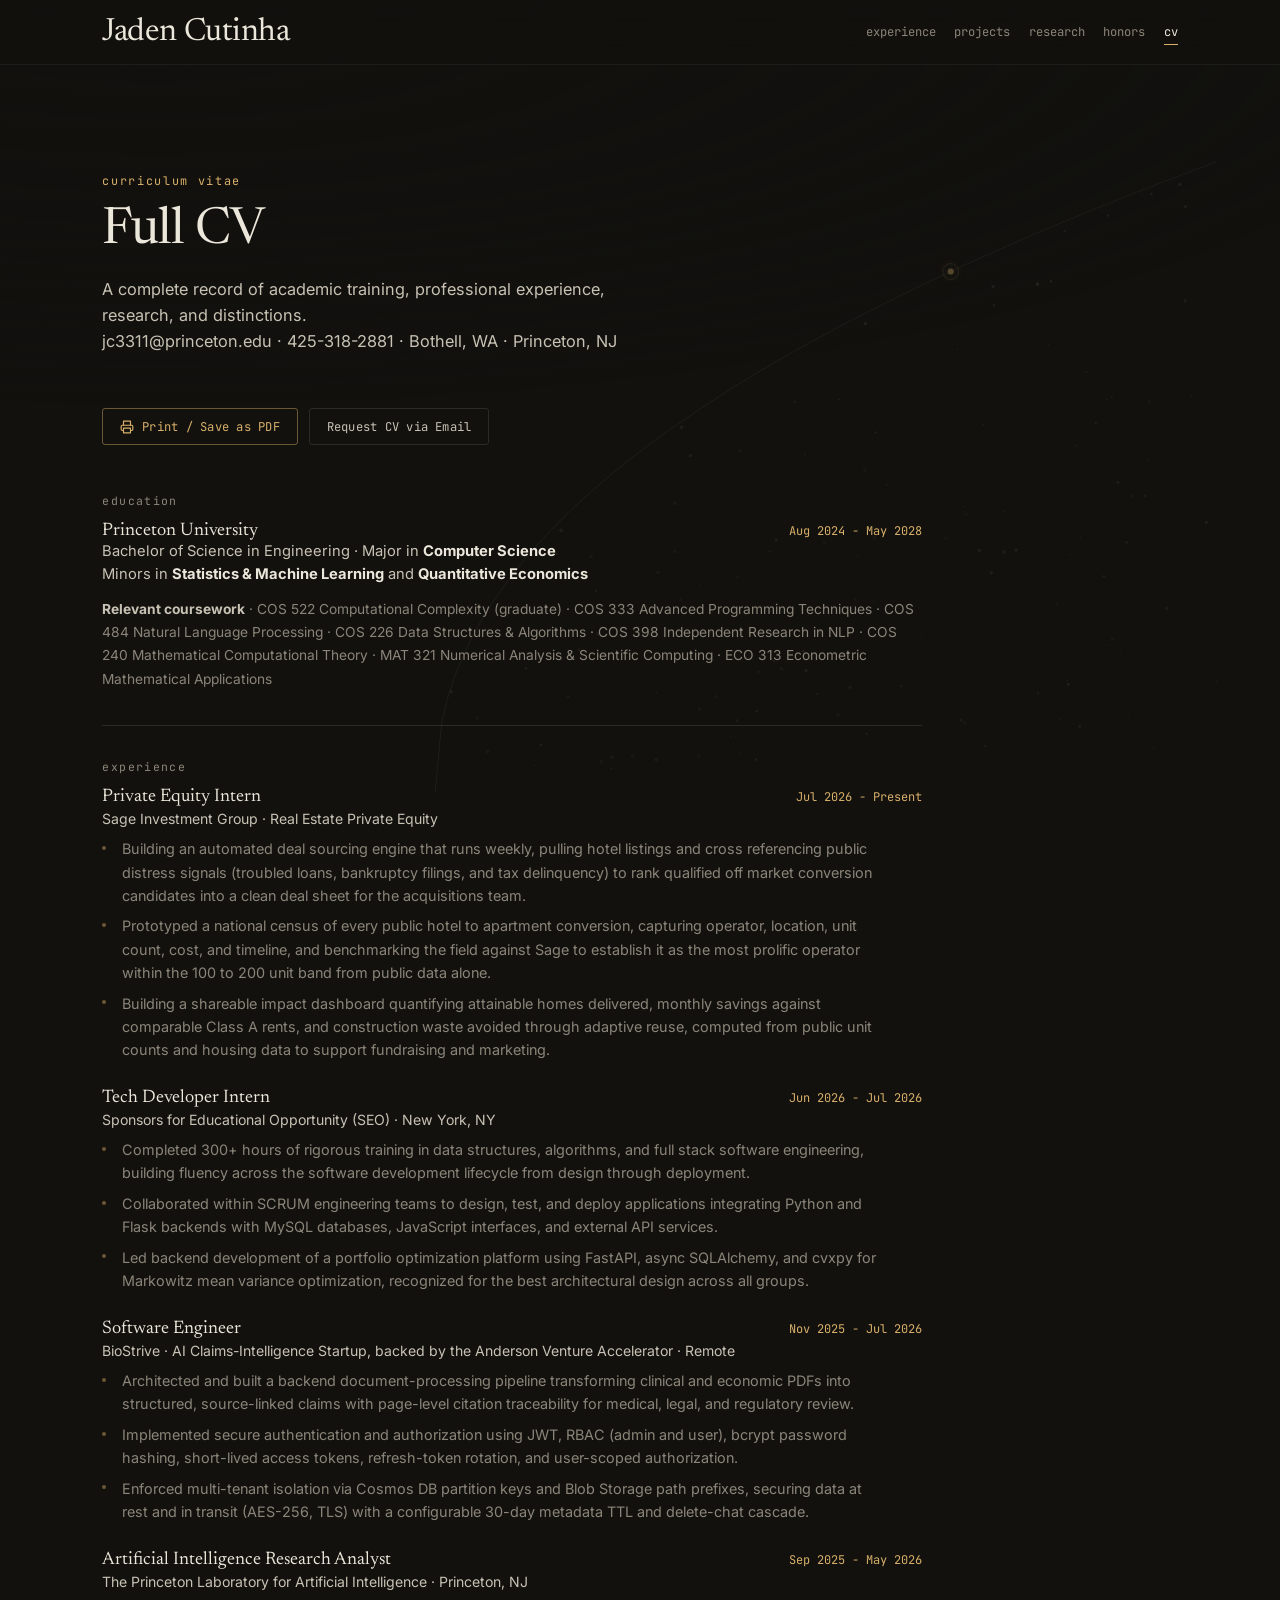
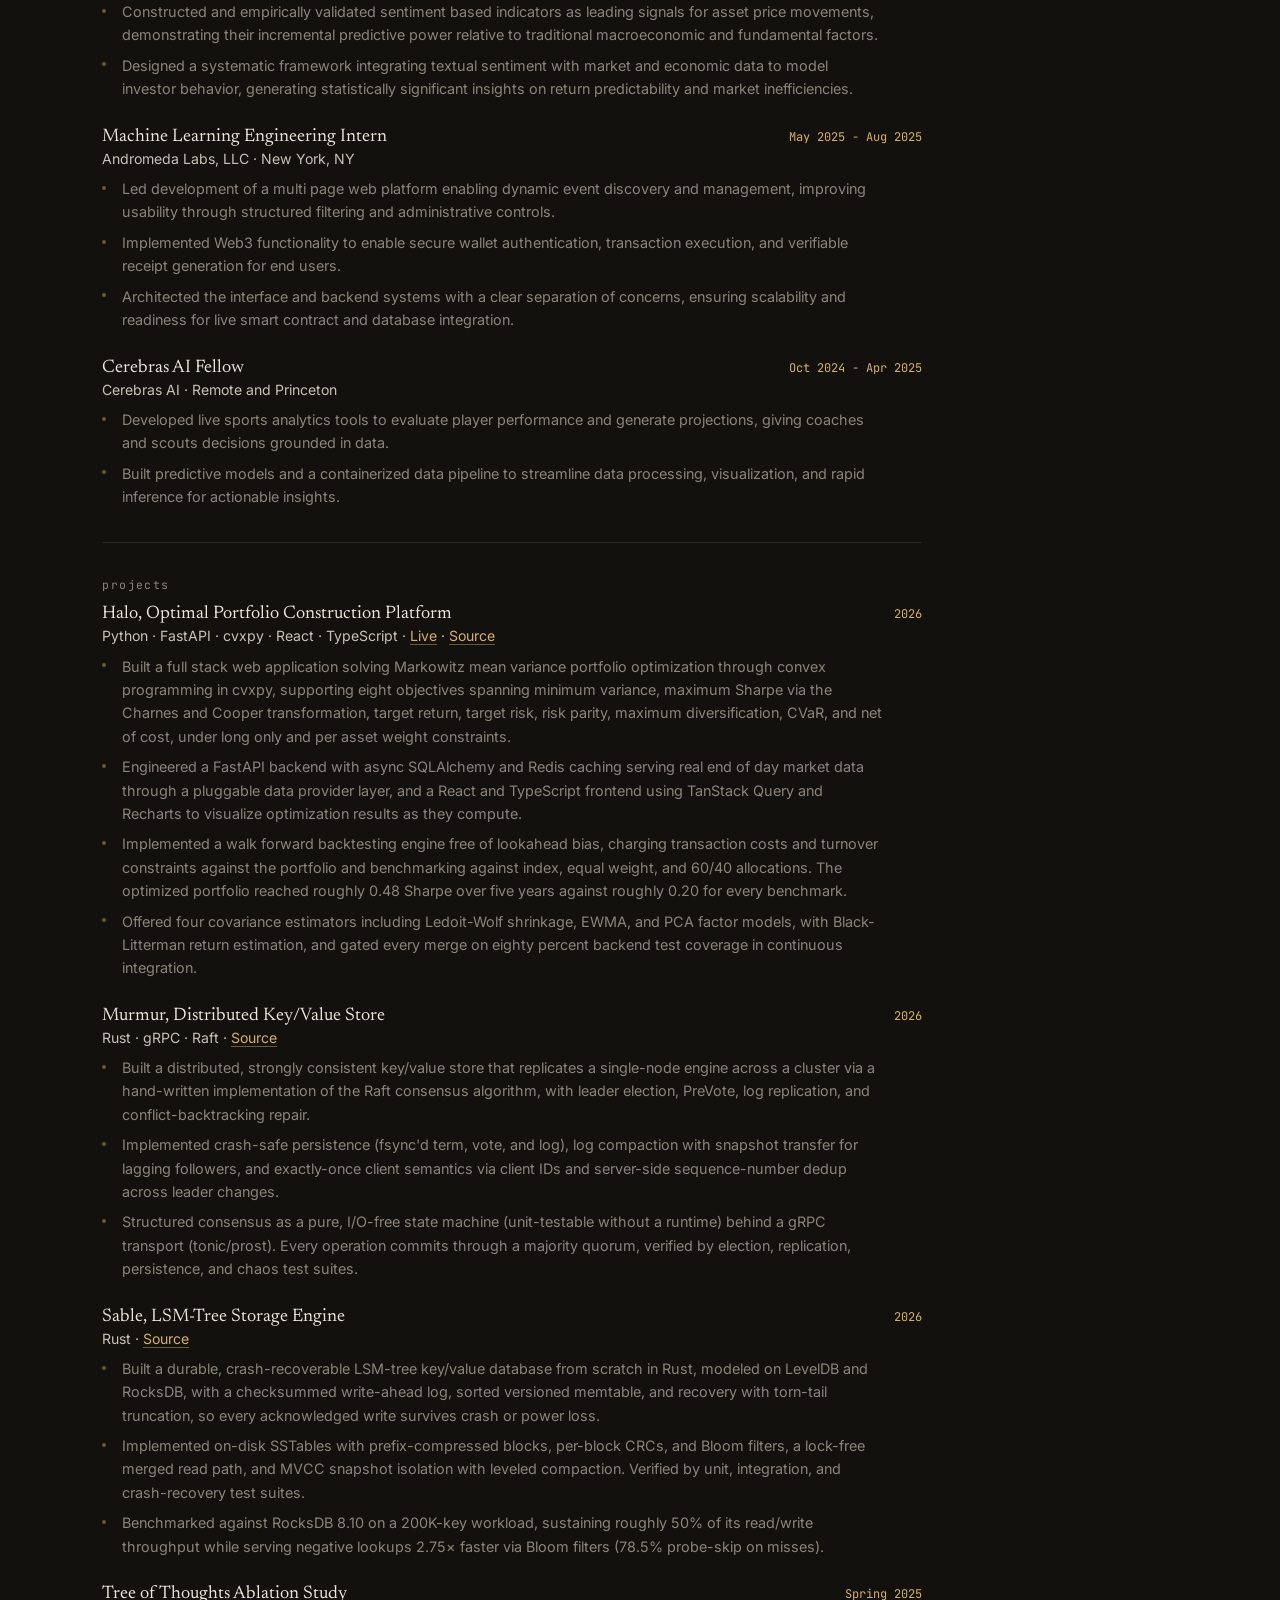
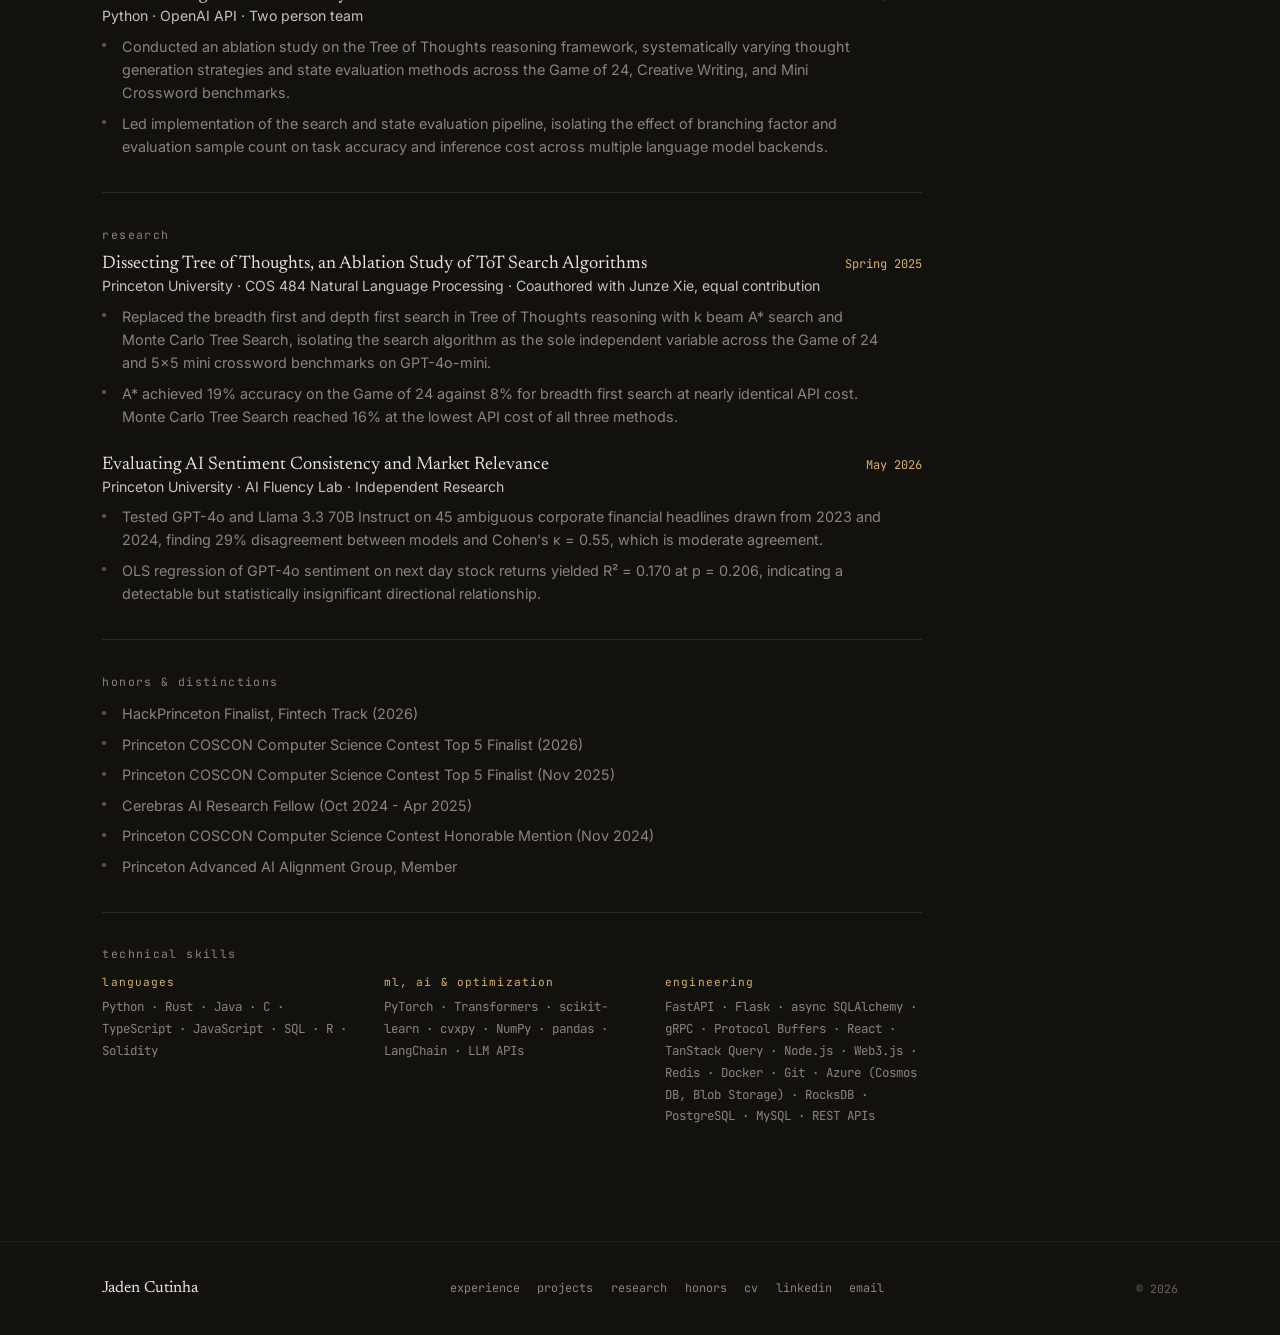
==== commit eab31937: "finish updates changes to whole personal website" ====
--- a/cv.html
+++ b/cv.html
@@ -5,7 +5,7 @@
 <meta name="viewport" content="width=device-width, initial-scale=1.0" />
 <meta name="color-scheme" content="dark" />
 <title>CV | Jaden Cutinha</title>
-<meta name="description" content="Full curriculum vitae of Jaden Cutinha — education, experience, projects, research, honors, and technical skills." />
+<meta name="description" content="Full curriculum vitae of Jaden Cutinha, covering education, experience, projects, research, honors, and technical skills." />
 <link rel="preconnect" href="https://fonts.googleapis.com" />
 <link rel="preconnect" href="https://fonts.gstatic.com" crossorigin />
 <link href="https://fonts.googleapis.com/css2?family=Newsreader:ital,opsz,wght@0,6..72,300;0,6..72,400;0,6..72,500;1,6..72,300&family=Inter:wght@400;500&family=JetBrains+Mono:wght@400&display=swap" rel="stylesheet" />
@@ -49,14 +49,14 @@
       <p class="label">education</p>
       <div class="cv-row">
         <p class="cv-role">Princeton University</p>
-        <p class="cv-date">Aug 2024 — May 2028</p>
+        <p class="cv-date">Aug 2024 - May 2028</p>
       </div>
       <p class="cv-edu-degree">
         Bachelor of Science in Engineering · Major in <b>Computer Science</b><br />
         Minors in <b>Statistics &amp; Machine Learning</b> and <b>Quantitative Economics</b>
       </p>
       <p class="cv-course">
-        <b>Relevant coursework —</b>
+        <b>Relevant coursework</b> ·
         COS 522 Computational Complexity (graduate) · COS 333 Advanced Programming Techniques ·
         COS 484 Natural Language Processing · COS 226 Data Structures &amp; Algorithms ·
         COS 398 Independent Research in NLP · COS 240 Mathematical Computational Theory ·
@@ -69,17 +69,17 @@
       <p class="label">experience</p>
 
       <div class="cv-item">
-        <div class="cv-row"><p class="cv-role">Private Equity Intern</p><p class="cv-date">Jul 2026 — Present</p></div>
+        <div class="cv-row"><p class="cv-role">Private Equity Intern</p><p class="cv-date">Jul 2026 - Present</p></div>
         <p class="cv-org">Sage Investment Group · Real Estate Private Equity</p>
         <ul class="cv-bul">
-          <li>Building an automated deal sourcing engine that runs weekly, pulling hotel listings and cross referencing public distress signals — troubled loans, bankruptcy filings, and tax delinquency — to rank qualified off market conversion candidates into a clean deal sheet for the acquisitions team.</li>
+          <li>Building an automated deal sourcing engine that runs weekly, pulling hotel listings and cross referencing public distress signals (troubled loans, bankruptcy filings, and tax delinquency) to rank qualified off market conversion candidates into a clean deal sheet for the acquisitions team.</li>
           <li>Prototyped a national census of every public hotel to apartment conversion, capturing operator, location, unit count, cost, and timeline, and benchmarking the field against Sage to establish it as the most prolific operator within the 100 to 200 unit band from public data alone.</li>
           <li>Building a shareable impact dashboard quantifying attainable homes delivered, monthly savings against comparable Class A rents, and construction waste avoided through adaptive reuse, computed from public unit counts and housing data to support fundraising and marketing.</li>
         </ul>
       </div>
 
       <div class="cv-item">
-        <div class="cv-row"><p class="cv-role">Tech Developer Intern</p><p class="cv-date">Jun 2026 — Jul 2026</p></div>
+        <div class="cv-row"><p class="cv-role">Tech Developer Intern</p><p class="cv-date">Jun 2026 - Jul 2026</p></div>
         <p class="cv-org">Sponsors for Educational Opportunity (SEO) · New York, NY</p>
         <ul class="cv-bul">
           <li>Completed 300+ hours of rigorous training in data structures, algorithms, and full stack software engineering, building fluency across the software development lifecycle from design through deployment.</li>
@@ -89,7 +89,7 @@
       </div>
 
       <div class="cv-item">
-        <div class="cv-row"><p class="cv-role">Software Engineer</p><p class="cv-date">Nov 2025 — Jul 2026</p></div>
+        <div class="cv-row"><p class="cv-role">Software Engineer</p><p class="cv-date">Nov 2025 - Jul 2026</p></div>
         <p class="cv-org">BioStrive · AI Claims-Intelligence Startup, backed by the Anderson Venture Accelerator · Remote</p>
         <ul class="cv-bul">
           <li>Architected and built a backend document-processing pipeline transforming clinical and economic PDFs into structured, source-linked claims with page-level citation traceability for medical, legal, and regulatory review.</li>
@@ -99,7 +99,7 @@
       </div>
 
       <div class="cv-item">
-        <div class="cv-row"><p class="cv-role">Artificial Intelligence Research Analyst</p><p class="cv-date">Sep 2025 — May 2026</p></div>
+        <div class="cv-row"><p class="cv-role">Artificial Intelligence Research Analyst</p><p class="cv-date">Sep 2025 - May 2026</p></div>
         <p class="cv-org">The Princeton Laboratory for Artificial Intelligence · Princeton, NJ</p>
         <ul class="cv-bul">
           <li>Constructed and empirically validated sentiment based indicators as leading signals for asset price movements, demonstrating their incremental predictive power relative to traditional macroeconomic and fundamental factors.</li>
@@ -108,7 +108,7 @@
       </div>
 
       <div class="cv-item">
-        <div class="cv-row"><p class="cv-role">Machine Learning Engineering Intern</p><p class="cv-date">May 2025 — Aug 2025</p></div>
+        <div class="cv-row"><p class="cv-role">Machine Learning Engineering Intern</p><p class="cv-date">May 2025 - Aug 2025</p></div>
         <p class="cv-org">Andromeda Labs, LLC · New York, NY</p>
         <ul class="cv-bul">
           <li>Led development of a multi page web platform enabling dynamic event discovery and management, improving usability through structured filtering and administrative controls.</li>
@@ -118,7 +118,7 @@
       </div>
 
       <div class="cv-item">
-        <div class="cv-row"><p class="cv-role">Cerebras AI Fellow</p><p class="cv-date">Oct 2024 — Apr 2025</p></div>
+        <div class="cv-row"><p class="cv-role">Cerebras AI Fellow</p><p class="cv-date">Oct 2024 - Apr 2025</p></div>
         <p class="cv-org">Cerebras AI · Remote and Princeton</p>
         <ul class="cv-bul">
           <li>Developed live sports analytics tools to evaluate player performance and generate projections, giving coaches and scouts decisions grounded in data.</li>
@@ -132,7 +132,7 @@
       <p class="label">projects</p>
 
       <div class="cv-item">
-        <div class="cv-row"><p class="cv-role">Halo — Optimal Portfolio Construction Platform</p><p class="cv-date">2026</p></div>
+        <div class="cv-row"><p class="cv-role">Halo, Optimal Portfolio Construction Platform</p><p class="cv-date">2026</p></div>
         <p class="cv-org">Python · FastAPI · cvxpy · React · TypeScript · <a href="https://optimal-portfolio-nine.vercel.app/" target="_blank" rel="noopener">Live</a> · <a href="https://github.com/jadencutinha/optimal-portfolio" target="_blank" rel="noopener">Source</a></p>
         <ul class="cv-bul">
           <li>Built a full stack web application solving Markowitz mean variance portfolio optimization through convex programming in cvxpy, supporting eight objectives spanning minimum variance, maximum Sharpe via the Charnes and Cooper transformation, target return, target risk, risk parity, maximum diversification, CVaR, and net of cost, under long only and per asset weight constraints.</li>
@@ -143,22 +143,22 @@
       </div>
 
       <div class="cv-item">
-        <div class="cv-row"><p class="cv-role">Murmur — Distributed Key/Value Store</p><p class="cv-date">2026</p></div>
+        <div class="cv-row"><p class="cv-role">Murmur, Distributed Key/Value Store</p><p class="cv-date">2026</p></div>
         <p class="cv-org">Rust · gRPC · Raft · <a href="https://github.com/jadencutinha/murmur" target="_blank" rel="noopener">Source</a></p>
         <ul class="cv-bul">
           <li>Built a distributed, strongly consistent key/value store that replicates a single-node engine across a cluster via a hand-written implementation of the Raft consensus algorithm, with leader election, PreVote, log replication, and conflict-backtracking repair.</li>
           <li>Implemented crash-safe persistence (fsync'd term, vote, and log), log compaction with snapshot transfer for lagging followers, and exactly-once client semantics via client IDs and server-side sequence-number dedup across leader changes.</li>
-          <li>Structured consensus as a pure, I/O-free state machine (unit-testable without a runtime) behind a gRPC transport (tonic/prost); every operation commits through a majority quorum, verified by election, replication, persistence, and chaos test suites.</li>
-        </ul>
-      </div>
-
-      <div class="cv-item">
-        <div class="cv-row"><p class="cv-role">Sable — LSM-Tree Storage Engine</p><p class="cv-date">2026</p></div>
+          <li>Structured consensus as a pure, I/O-free state machine (unit-testable without a runtime) behind a gRPC transport (tonic/prost). Every operation commits through a majority quorum, verified by election, replication, persistence, and chaos test suites.</li>
+        </ul>
+      </div>
+
+      <div class="cv-item">
+        <div class="cv-row"><p class="cv-role">Sable, LSM-Tree Storage Engine</p><p class="cv-date">2026</p></div>
         <p class="cv-org">Rust · <a href="https://github.com/jadencutinha/sable" target="_blank" rel="noopener">Source</a></p>
         <ul class="cv-bul">
-          <li>Built a durable, crash-recoverable LSM-tree key/value database from scratch in Rust (modeled on LevelDB and RocksDB): a checksummed write-ahead log, sorted versioned memtable, and recovery with torn-tail truncation, so every acknowledged write survives crash or power loss.</li>
-          <li>Implemented on-disk SSTables with prefix-compressed blocks, per-block CRCs, and Bloom filters, a lock-free merged read path, and MVCC snapshot isolation with leveled compaction; verified by unit, integration, and crash-recovery test suites.</li>
-          <li>Benchmarked against RocksDB 8.10 on a 200K-key workload: sustained roughly 50% of its read/write throughput while serving negative lookups 2.75× faster via Bloom filters (78.5% probe-skip on misses).</li>
+          <li>Built a durable, crash-recoverable LSM-tree key/value database from scratch in Rust, modeled on LevelDB and RocksDB, with a checksummed write-ahead log, sorted versioned memtable, and recovery with torn-tail truncation, so every acknowledged write survives crash or power loss.</li>
+          <li>Implemented on-disk SSTables with prefix-compressed blocks, per-block CRCs, and Bloom filters, a lock-free merged read path, and MVCC snapshot isolation with leveled compaction. Verified by unit, integration, and crash-recovery test suites.</li>
+          <li>Benchmarked against RocksDB 8.10 on a 200K-key workload, sustaining roughly 50% of its read/write throughput while serving negative lookups 2.75× faster via Bloom filters (78.5% probe-skip on misses).</li>
         </ul>
       </div>
 
@@ -177,7 +177,7 @@
       <p class="label">research</p>
 
       <div class="cv-item">
-        <div class="cv-row"><p class="cv-role">Dissecting Tree of Thoughts — an Ablation Study of ToT Search Algorithms</p><p class="cv-date">Spring 2025</p></div>
+        <div class="cv-row"><p class="cv-role">Dissecting Tree of Thoughts, an Ablation Study of ToT Search Algorithms</p><p class="cv-date">Spring 2025</p></div>
         <p class="cv-org">Princeton University · COS 484 Natural Language Processing · Coauthored with Junze Xie, equal contribution</p>
         <ul class="cv-bul">
           <li>Replaced the breadth first and depth first search in Tree of Thoughts reasoning with k beam A* search and Monte Carlo Tree Search, isolating the search algorithm as the sole independent variable across the Game of 24 and 5×5 mini crossword benchmarks on GPT-4o-mini.</li>
@@ -202,7 +202,7 @@
         <li>HackPrinceton Finalist, Fintech Track (2026)</li>
         <li>Princeton COSCON Computer Science Contest Top 5 Finalist (2026)</li>
         <li>Princeton COSCON Computer Science Contest Top 5 Finalist (Nov 2025)</li>
-        <li>Cerebras AI Research Fellow (Oct 2024 — Apr 2025)</li>
+        <li>Cerebras AI Research Fellow (Oct 2024 - Apr 2025)</li>
         <li>Princeton COSCON Computer Science Contest Honorable Mention (Nov 2024)</li>
         <li>Princeton Advanced AI Alignment Group, Member</li>
       </ul>
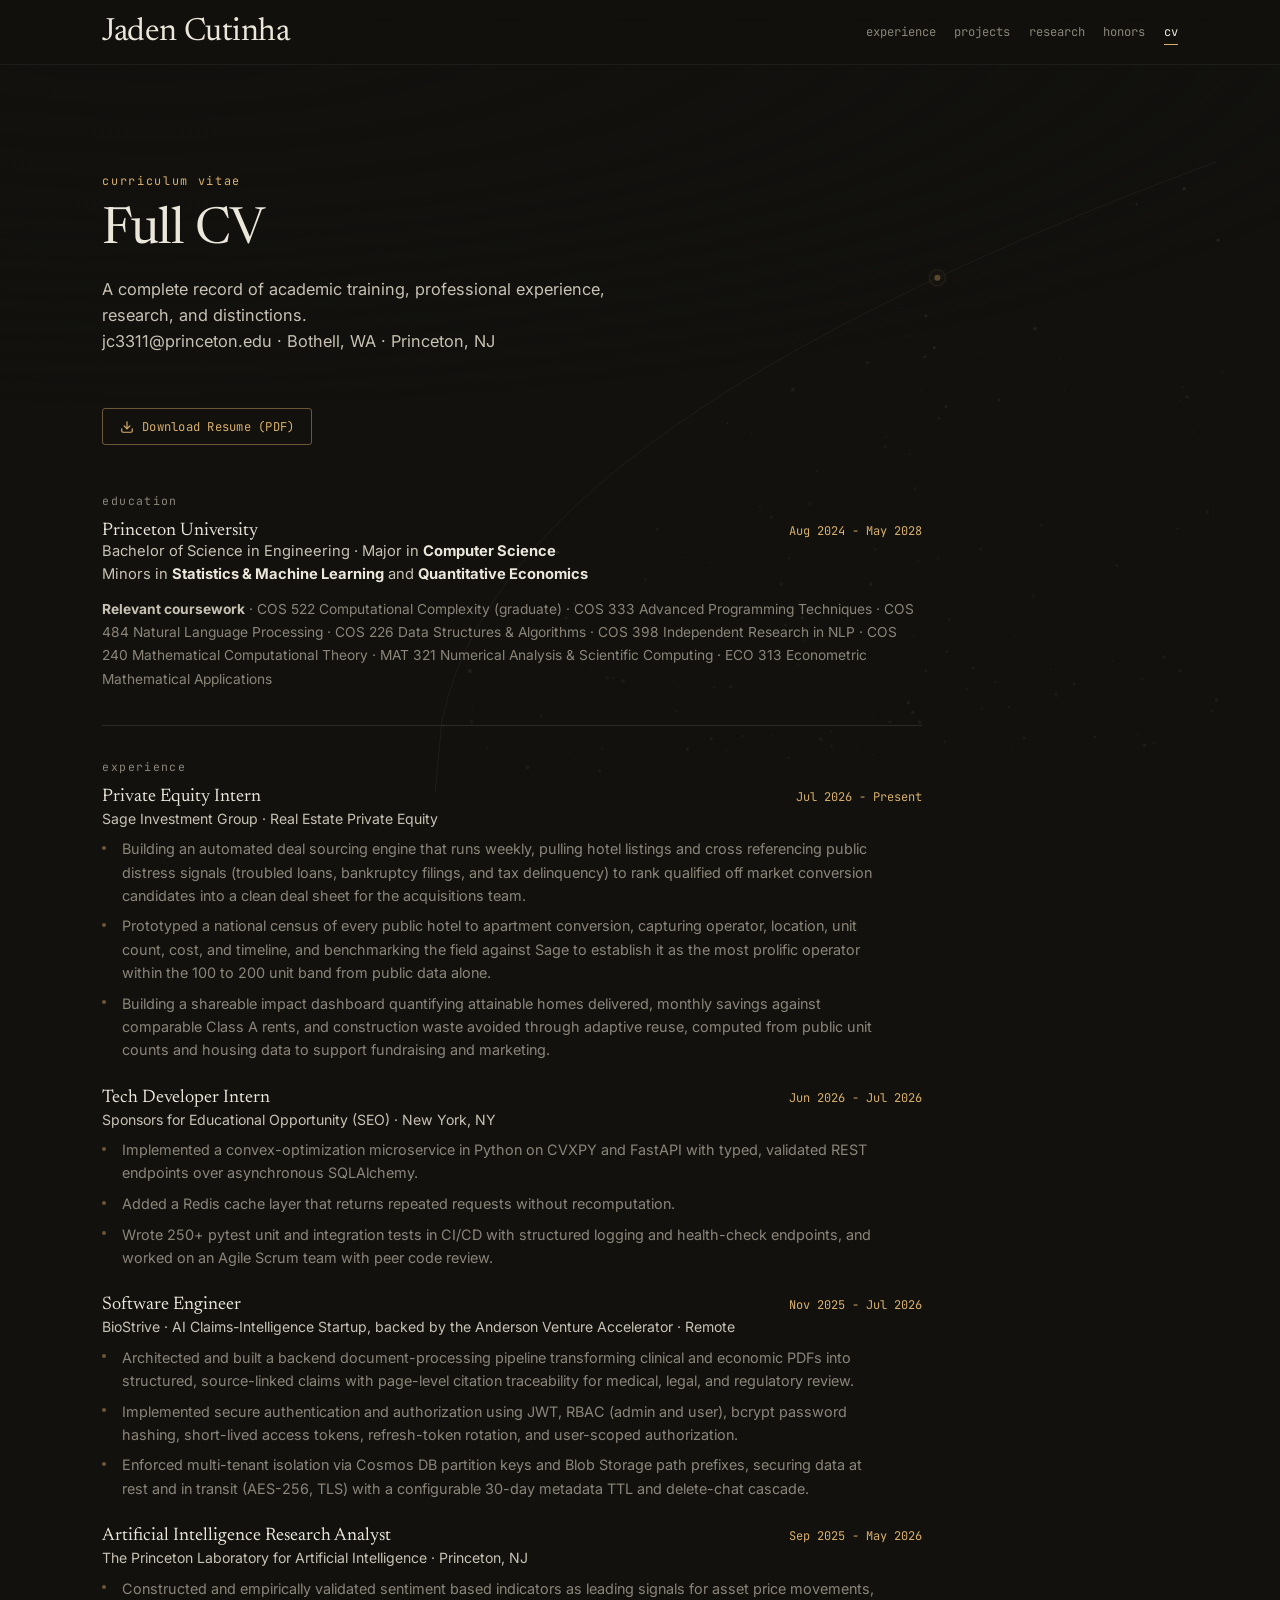
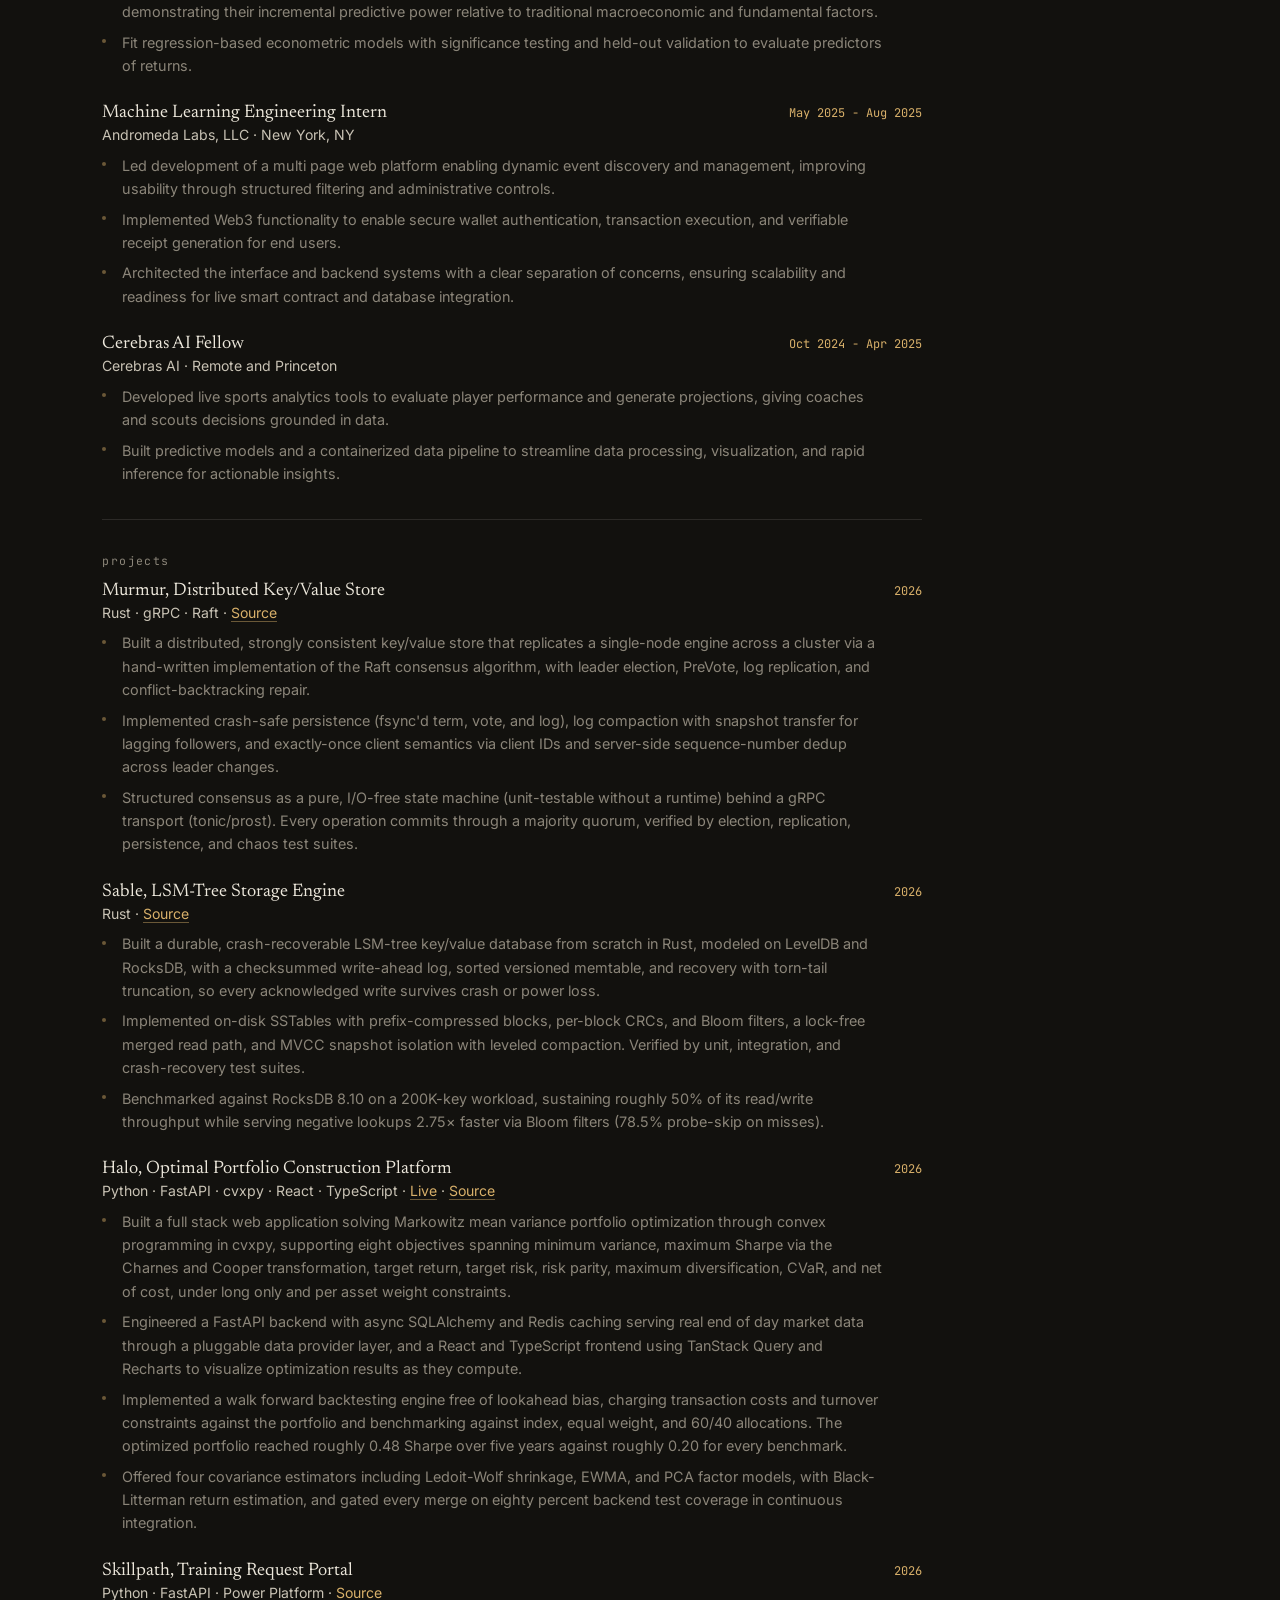
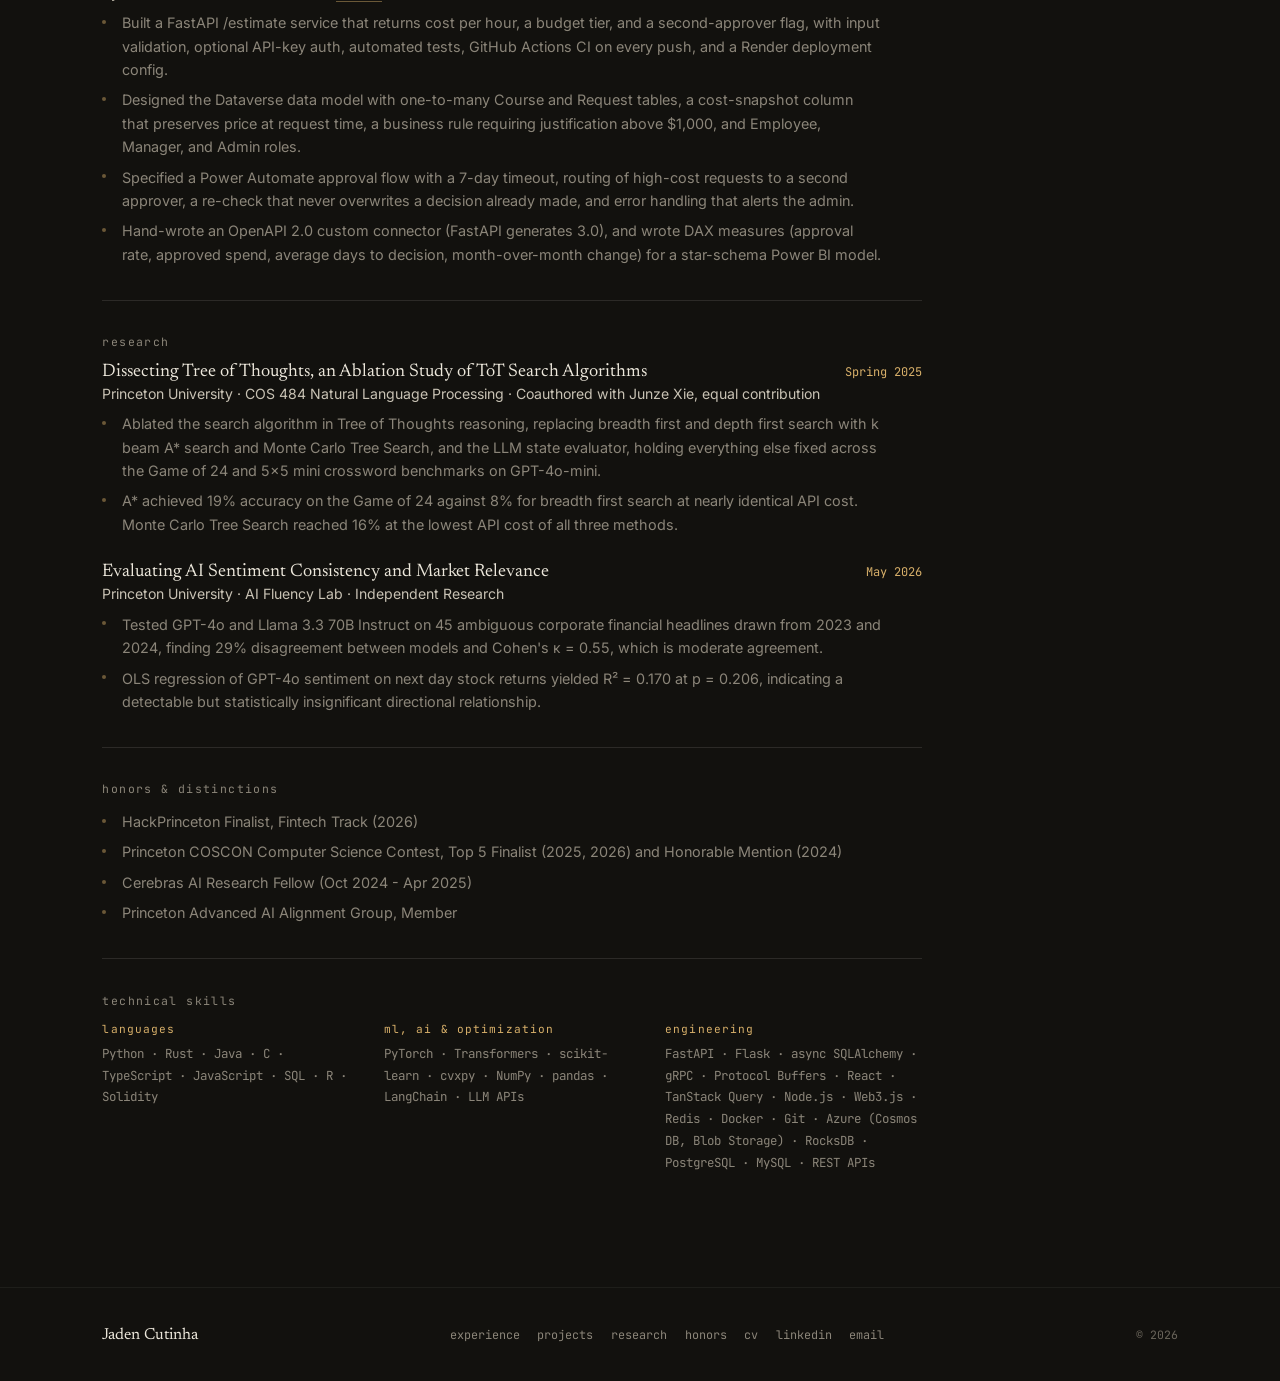
==== commit 4fd41c1a: "updated portfolio changes" ====
--- a/cv.html
+++ b/cv.html
@@ -6,10 +6,17 @@
 <meta name="color-scheme" content="dark" />
 <title>CV | Jaden Cutinha</title>
 <meta name="description" content="Full curriculum vitae of Jaden Cutinha, covering education, experience, projects, research, honors, and technical skills." />
+<link rel="icon" href="assets/favicon.svg" type="image/svg+xml" />
+<meta property="og:type" content="website" />
+<meta property="og:title" content="CV | Jaden Cutinha" />
+<meta property="og:description" content="Full curriculum vitae of Jaden Cutinha, covering education, experience, projects, research, honors, and technical skills." />
+<meta property="og:url" content="https://jadencutinha.github.io/cv.html" />
+<meta property="og:image" content="https://jadencutinha.github.io/assets/images/og.png" />
+<meta name="twitter:card" content="summary_large_image" />
 <link rel="preconnect" href="https://fonts.googleapis.com" />
 <link rel="preconnect" href="https://fonts.gstatic.com" crossorigin />
 <link href="https://fonts.googleapis.com/css2?family=Newsreader:ital,opsz,wght@0,6..72,300;0,6..72,400;0,6..72,500;1,6..72,300&family=Inter:wght@400;500&family=JetBrains+Mono:wght@400&display=swap" rel="stylesheet" />
-<link rel="stylesheet" href="assets/css/editorial.css" />
+<link rel="stylesheet" href="assets/css/editorial.css?v=3" />
 </head>
 <body class="sub">
 
@@ -31,15 +38,14 @@
   <div class="page-head">
     <p class="eyebrow">curriculum vitae</p>
     <h1>Full CV</h1>
-    <p class="lead">A complete record of academic training, professional experience, research, and distinctions. <br />jc3311@princeton.edu · 425-318-2881 · Bothell, WA · Princeton, NJ</p>
+    <p class="lead">A complete record of academic training, professional experience, research, and distinctions. <br />jc3311@princeton.edu · Bothell, WA · Princeton, NJ</p>
   </div>
 
   <div class="cv-actions">
-    <button class="btn btn-primary" onclick="window.print()">
-      <svg viewBox="0 0 24 24" fill="none" stroke="currentColor" stroke-width="2" stroke-linecap="round" stroke-linejoin="round"><polyline points="6 9 6 2 18 2 18 9"/><path d="M6 18H4a2 2 0 01-2-2v-5a2 2 0 012-2h16a2 2 0 012 2v5a2 2 0 01-2 2h-2"/><rect x="6" y="14" width="12" height="8"/></svg>
-      Print / Save as PDF
-    </button>
-    <a href="mailto:jc3311@princeton.edu?subject=CV Request" class="btn">Request CV via Email</a>
+    <a href="Jaden_Cutinha_Resume.pdf" target="_blank" rel="noopener" class="btn btn-primary">
+      <svg viewBox="0 0 24 24" fill="none" stroke="currentColor" stroke-width="2" stroke-linecap="round" stroke-linejoin="round"><path d="M21 15v4a2 2 0 01-2 2H5a2 2 0 01-2-2v-4"/><polyline points="7 10 12 15 17 10"/><line x1="12" y1="15" x2="12" y2="3"/></svg>
+      Download Resume (PDF)
+    </a>
   </div>
 
   <div class="cv-doc">
@@ -82,9 +88,9 @@
         <div class="cv-row"><p class="cv-role">Tech Developer Intern</p><p class="cv-date">Jun 2026 - Jul 2026</p></div>
         <p class="cv-org">Sponsors for Educational Opportunity (SEO) · New York, NY</p>
         <ul class="cv-bul">
-          <li>Completed 300+ hours of rigorous training in data structures, algorithms, and full stack software engineering, building fluency across the software development lifecycle from design through deployment.</li>
-          <li>Collaborated within SCRUM engineering teams to design, test, and deploy applications integrating Python and Flask backends with MySQL databases, JavaScript interfaces, and external API services.</li>
-          <li>Led backend development of a portfolio optimization platform using FastAPI, async SQLAlchemy, and cvxpy for Markowitz mean variance optimization, recognized for the best architectural design across all groups.</li>
+          <li>Implemented a convex-optimization microservice in Python on CVXPY and FastAPI with typed, validated REST endpoints over asynchronous SQLAlchemy.</li>
+          <li>Added a Redis cache layer that returns repeated requests without recomputation.</li>
+          <li>Wrote 250+ pytest unit and integration tests in CI/CD with structured logging and health-check endpoints, and worked on an Agile Scrum team with peer code review.</li>
         </ul>
       </div>
 
@@ -103,7 +109,7 @@
         <p class="cv-org">The Princeton Laboratory for Artificial Intelligence · Princeton, NJ</p>
         <ul class="cv-bul">
           <li>Constructed and empirically validated sentiment based indicators as leading signals for asset price movements, demonstrating their incremental predictive power relative to traditional macroeconomic and fundamental factors.</li>
-          <li>Designed a systematic framework integrating textual sentiment with market and economic data to model investor behavior, generating statistically significant insights on return predictability and market inefficiencies.</li>
+          <li>Fit regression-based econometric models with significance testing and held-out validation to evaluate predictors of returns.</li>
         </ul>
       </div>
 
@@ -130,6 +136,26 @@
     <!-- Projects -->
     <section class="cv-sec">
       <p class="label">projects</p>
+
+      <div class="cv-item">
+        <div class="cv-row"><p class="cv-role">Murmur, Distributed Key/Value Store</p><p class="cv-date">2026</p></div>
+        <p class="cv-org">Rust · gRPC · Raft · <a href="https://github.com/jadencutinha/murmur" target="_blank" rel="noopener">Source</a></p>
+        <ul class="cv-bul">
+          <li>Built a distributed, strongly consistent key/value store that replicates a single-node engine across a cluster via a hand-written implementation of the Raft consensus algorithm, with leader election, PreVote, log replication, and conflict-backtracking repair.</li>
+          <li>Implemented crash-safe persistence (fsync'd term, vote, and log), log compaction with snapshot transfer for lagging followers, and exactly-once client semantics via client IDs and server-side sequence-number dedup across leader changes.</li>
+          <li>Structured consensus as a pure, I/O-free state machine (unit-testable without a runtime) behind a gRPC transport (tonic/prost). Every operation commits through a majority quorum, verified by election, replication, persistence, and chaos test suites.</li>
+        </ul>
+      </div>
+
+      <div class="cv-item">
+        <div class="cv-row"><p class="cv-role">Sable, LSM-Tree Storage Engine</p><p class="cv-date">2026</p></div>
+        <p class="cv-org">Rust · <a href="https://github.com/jadencutinha/sable" target="_blank" rel="noopener">Source</a></p>
+        <ul class="cv-bul">
+          <li>Built a durable, crash-recoverable LSM-tree key/value database from scratch in Rust, modeled on LevelDB and RocksDB, with a checksummed write-ahead log, sorted versioned memtable, and recovery with torn-tail truncation, so every acknowledged write survives crash or power loss.</li>
+          <li>Implemented on-disk SSTables with prefix-compressed blocks, per-block CRCs, and Bloom filters, a lock-free merged read path, and MVCC snapshot isolation with leveled compaction. Verified by unit, integration, and crash-recovery test suites.</li>
+          <li>Benchmarked against RocksDB 8.10 on a 200K-key workload, sustaining roughly 50% of its read/write throughput while serving negative lookups 2.75× faster via Bloom filters (78.5% probe-skip on misses).</li>
+        </ul>
+      </div>
 
       <div class="cv-item">
         <div class="cv-row"><p class="cv-role">Halo, Optimal Portfolio Construction Platform</p><p class="cv-date">2026</p></div>
@@ -143,31 +169,13 @@
       </div>
 
       <div class="cv-item">
-        <div class="cv-row"><p class="cv-role">Murmur, Distributed Key/Value Store</p><p class="cv-date">2026</p></div>
-        <p class="cv-org">Rust · gRPC · Raft · <a href="https://github.com/jadencutinha/murmur" target="_blank" rel="noopener">Source</a></p>
-        <ul class="cv-bul">
-          <li>Built a distributed, strongly consistent key/value store that replicates a single-node engine across a cluster via a hand-written implementation of the Raft consensus algorithm, with leader election, PreVote, log replication, and conflict-backtracking repair.</li>
-          <li>Implemented crash-safe persistence (fsync'd term, vote, and log), log compaction with snapshot transfer for lagging followers, and exactly-once client semantics via client IDs and server-side sequence-number dedup across leader changes.</li>
-          <li>Structured consensus as a pure, I/O-free state machine (unit-testable without a runtime) behind a gRPC transport (tonic/prost). Every operation commits through a majority quorum, verified by election, replication, persistence, and chaos test suites.</li>
-        </ul>
-      </div>
-
-      <div class="cv-item">
-        <div class="cv-row"><p class="cv-role">Sable, LSM-Tree Storage Engine</p><p class="cv-date">2026</p></div>
-        <p class="cv-org">Rust · <a href="https://github.com/jadencutinha/sable" target="_blank" rel="noopener">Source</a></p>
-        <ul class="cv-bul">
-          <li>Built a durable, crash-recoverable LSM-tree key/value database from scratch in Rust, modeled on LevelDB and RocksDB, with a checksummed write-ahead log, sorted versioned memtable, and recovery with torn-tail truncation, so every acknowledged write survives crash or power loss.</li>
-          <li>Implemented on-disk SSTables with prefix-compressed blocks, per-block CRCs, and Bloom filters, a lock-free merged read path, and MVCC snapshot isolation with leveled compaction. Verified by unit, integration, and crash-recovery test suites.</li>
-          <li>Benchmarked against RocksDB 8.10 on a 200K-key workload, sustaining roughly 50% of its read/write throughput while serving negative lookups 2.75× faster via Bloom filters (78.5% probe-skip on misses).</li>
-        </ul>
-      </div>
-
-      <div class="cv-item">
-        <div class="cv-row"><p class="cv-role">Tree of Thoughts Ablation Study</p><p class="cv-date">Spring 2025</p></div>
-        <p class="cv-org">Python · OpenAI API · Two person team</p>
-        <ul class="cv-bul">
-          <li>Conducted an ablation study on the Tree of Thoughts reasoning framework, systematically varying thought generation strategies and state evaluation methods across the Game of 24, Creative Writing, and Mini Crossword benchmarks.</li>
-          <li>Led implementation of the search and state evaluation pipeline, isolating the effect of branching factor and evaluation sample count on task accuracy and inference cost across multiple language model backends.</li>
+        <div class="cv-row"><p class="cv-role">Skillpath, Training Request Portal</p><p class="cv-date">2026</p></div>
+        <p class="cv-org">Python · FastAPI · Power Platform · <a href="https://github.com/jadencutinha/skillpath" target="_blank" rel="noopener">Source</a></p>
+        <ul class="cv-bul">
+          <li>Built a FastAPI /estimate service that returns cost per hour, a budget tier, and a second-approver flag, with input validation, optional API-key auth, automated tests, GitHub Actions CI on every push, and a Render deployment config.</li>
+          <li>Designed the Dataverse data model with one-to-many Course and Request tables, a cost-snapshot column that preserves price at request time, a business rule requiring justification above $1,000, and Employee, Manager, and Admin roles.</li>
+          <li>Specified a Power Automate approval flow with a 7-day timeout, routing of high-cost requests to a second approver, a re-check that never overwrites a decision already made, and error handling that alerts the admin.</li>
+          <li>Hand-wrote an OpenAPI 2.0 custom connector (FastAPI generates 3.0), and wrote DAX measures (approval rate, approved spend, average days to decision, month-over-month change) for a star-schema Power BI model.</li>
         </ul>
       </div>
     </section>
@@ -180,7 +188,7 @@
         <div class="cv-row"><p class="cv-role">Dissecting Tree of Thoughts, an Ablation Study of ToT Search Algorithms</p><p class="cv-date">Spring 2025</p></div>
         <p class="cv-org">Princeton University · COS 484 Natural Language Processing · Coauthored with Junze Xie, equal contribution</p>
         <ul class="cv-bul">
-          <li>Replaced the breadth first and depth first search in Tree of Thoughts reasoning with k beam A* search and Monte Carlo Tree Search, isolating the search algorithm as the sole independent variable across the Game of 24 and 5×5 mini crossword benchmarks on GPT-4o-mini.</li>
+          <li>Ablated the search algorithm in Tree of Thoughts reasoning, replacing breadth first and depth first search with k beam A* search and Monte Carlo Tree Search, and the LLM state evaluator, holding everything else fixed across the Game of 24 and 5×5 mini crossword benchmarks on GPT-4o-mini.</li>
           <li>A* achieved 19% accuracy on the Game of 24 against 8% for breadth first search at nearly identical API cost. Monte Carlo Tree Search reached 16% at the lowest API cost of all three methods.</li>
         </ul>
       </div>
@@ -200,10 +208,8 @@
       <p class="label">honors &amp; distinctions</p>
       <ul class="cv-bul">
         <li>HackPrinceton Finalist, Fintech Track (2026)</li>
-        <li>Princeton COSCON Computer Science Contest Top 5 Finalist (2026)</li>
-        <li>Princeton COSCON Computer Science Contest Top 5 Finalist (Nov 2025)</li>
+        <li>Princeton COSCON Computer Science Contest, Top 5 Finalist (2025, 2026) and Honorable Mention (2024)</li>
         <li>Cerebras AI Research Fellow (Oct 2024 - Apr 2025)</li>
-        <li>Princeton COSCON Computer Science Contest Honorable Mention (Nov 2024)</li>
         <li>Princeton Advanced AI Alignment Group, Member</li>
       </ul>
     </section>
@@ -244,6 +250,6 @@
   <span class="foot-copy">© 2026</span>
 </footer>
 
-<script src="assets/js/editorial.js"></script>
+<script src="assets/js/editorial.js?v=2"></script>
 </body>
 </html>
--- a/assets/css/editorial.css
+++ b/assets/css/editorial.css
@@ -136,17 +136,44 @@
 .folder.is-open .folder-trigger { color: var(--ink); transform: translateX(4px); }
 .folder.is-open .flyout { opacity: 1; visibility: visible; transform: translateX(0); }
 
-/* ── Status line ── */
-.status {
-  position: fixed; left: var(--pad-x); bottom: clamp(1.4rem, 5vh, 2.6rem); z-index: 2;
-  font-family: var(--mono); font-size: 0.72rem; letter-spacing: 0.02em; color: var(--muted);
-}
-.status b { color: var(--soft); font-weight: var(--w-normal); }
-.status .dot {
-  display: inline-block; width: 6px; height: 6px; border-radius: 50%;
-  background: var(--accent); margin-right: 0.5rem; vertical-align: middle;
-  box-shadow: 0 0 8px 1px var(--accent-dim);
-}
+/* ── Selected work (home) ── */
+.featured { position: relative; width: min(100%, 780px); }
+.featured::before {
+  content: ''; position: absolute; z-index: -1; inset: -1.6rem -5rem -1.6rem -2rem; pointer-events: none;
+  background: linear-gradient(90deg, var(--bg) 0%, var(--bg) 86%, rgba(18,17,14,0) 100%);
+  -webkit-mask-image: linear-gradient(180deg, transparent 0, #000 1.6rem, #000 calc(100% - 1.6rem), transparent 100%);
+  mask-image: linear-gradient(180deg, transparent 0, #000 1.6rem, #000 calc(100% - 1.6rem), transparent 100%);
+}
+.featured-label {
+  font-family: var(--mono); font-size: 0.72rem; text-transform: lowercase; letter-spacing: 0.12em;
+  color: var(--muted); margin-bottom: 0.7rem;
+}
+.featured ul { list-style: none; border-bottom: 1px solid var(--line); }
+.featured a {
+  position: relative;
+  display: grid; grid-template-columns: 2.4rem 6.6rem 1fr auto 1.4rem; column-gap: 0.9rem; align-items: baseline;
+  padding: 0.85rem 0.2rem; border-top: 1px solid var(--line);
+  transition: padding var(--mid) var(--ease), background var(--mid) var(--ease);
+}
+.featured a::before {
+  content: ''; position: absolute; left: 0; top: -1px; width: 100%; height: 1px;
+  background: var(--accent); transform: scaleX(0); transform-origin: left;
+  transition: transform var(--mid) var(--ease);
+}
+.featured .f-num { font-family: var(--mono); font-size: 0.7rem; letter-spacing: 0.06em; color: var(--accent); }
+.featured .f-name { font-family: var(--serif); font-size: 1.3rem; line-height: 1.1; letter-spacing: -0.01em; color: var(--ink); }
+.featured .f-desc { font-size: 0.9rem; line-height: 1.45; color: var(--muted); transition: color var(--fast) var(--ease); }
+.featured .f-tags { font-family: var(--mono); font-size: 0.7rem; letter-spacing: 0.02em; color: var(--faint); white-space: nowrap; }
+.featured .f-arrow {
+  font-family: var(--mono); font-size: 0.85rem; color: var(--accent); text-align: right;
+  opacity: 0; transform: translateX(-6px);
+  transition: opacity var(--mid) var(--ease), transform var(--mid) var(--ease);
+}
+.featured a:hover, .featured a:focus-visible { padding-left: 0.7rem; background: linear-gradient(90deg, rgba(216,176,106,0.06), rgba(216,176,106,0) 70%); outline: none; }
+.featured a:hover::before, .featured a:focus-visible::before { transform: scaleX(1); }
+.featured a:hover .f-desc, .featured a:focus-visible .f-desc { color: var(--soft); }
+.featured a:hover .f-arrow, .featured a:focus-visible .f-arrow { opacity: 1; transform: translateX(0); }
+@media (max-width: 980px) { .featured .f-tags { display: none; } .featured a { grid-template-columns: 2.4rem 6.6rem 1fr 1.4rem; } }
 
 /* ── Top nav (subpages) ── */
 .topnav {
@@ -246,7 +273,9 @@
     transition: max-height var(--mid) var(--ease), opacity var(--mid) var(--ease), margin-top var(--mid) var(--ease), visibility var(--mid);
   }
   .folder.is-open .flyout { max-height: 40rem; opacity: 1; visibility: visible; margin-top: 0.65rem; transform: none; }
-  .status { position: static; margin-top: 1rem; }
+  .featured a { grid-template-columns: 2.2rem 1fr; row-gap: 0.25rem; }
+  .featured .f-desc { grid-column: 2; }
+  .featured .f-arrow { display: none; }
   .home { justify-content: flex-start; padding-top: clamp(3rem, 12vh, 6rem); gap: 2.2rem; }
   .topnav { flex-direction: column; align-items: flex-start; gap: 0.7rem; }
   .topnav .navlinks { gap: 0.9rem; }
@@ -306,6 +335,19 @@
   width: 100%; max-width: 760px; border: 1px solid var(--line); border-radius: 6px;
   margin: 1.7rem 0; cursor: zoom-in; display: block;
 }
+
+/* Diagrams */
+.diagram {
+  margin: 0.4rem 0 1.4rem; max-width: 820px; overflow-x: auto;
+  border: 1px solid var(--line); border-radius: 6px; background: rgba(236,231,219,0.02); padding: 1.1rem;
+}
+.diagram svg { display: block; width: 100%; min-width: 640px; height: auto; }
+.diagram .d-box { fill: rgba(236,231,219,0.03); stroke: var(--line); }
+.diagram .d-hl { fill: rgba(216,176,106,0.08); stroke: var(--accent-dim); }
+.diagram .d-t { font-family: var(--mono); font-size: 12px; fill: var(--ink); }
+.diagram .d-s { font-family: var(--mono); font-size: 10.5px; fill: var(--muted); }
+.diagram .d-arrow { fill: none; stroke: var(--muted); stroke-width: 1; }
+.diagram .d-head { fill: var(--muted); }
 
 /* Stat row */
 .stats { display: grid; grid-template-columns: repeat(3, 1fr); gap: 1.4rem; margin: 1.5rem 0; max-width: 760px; }
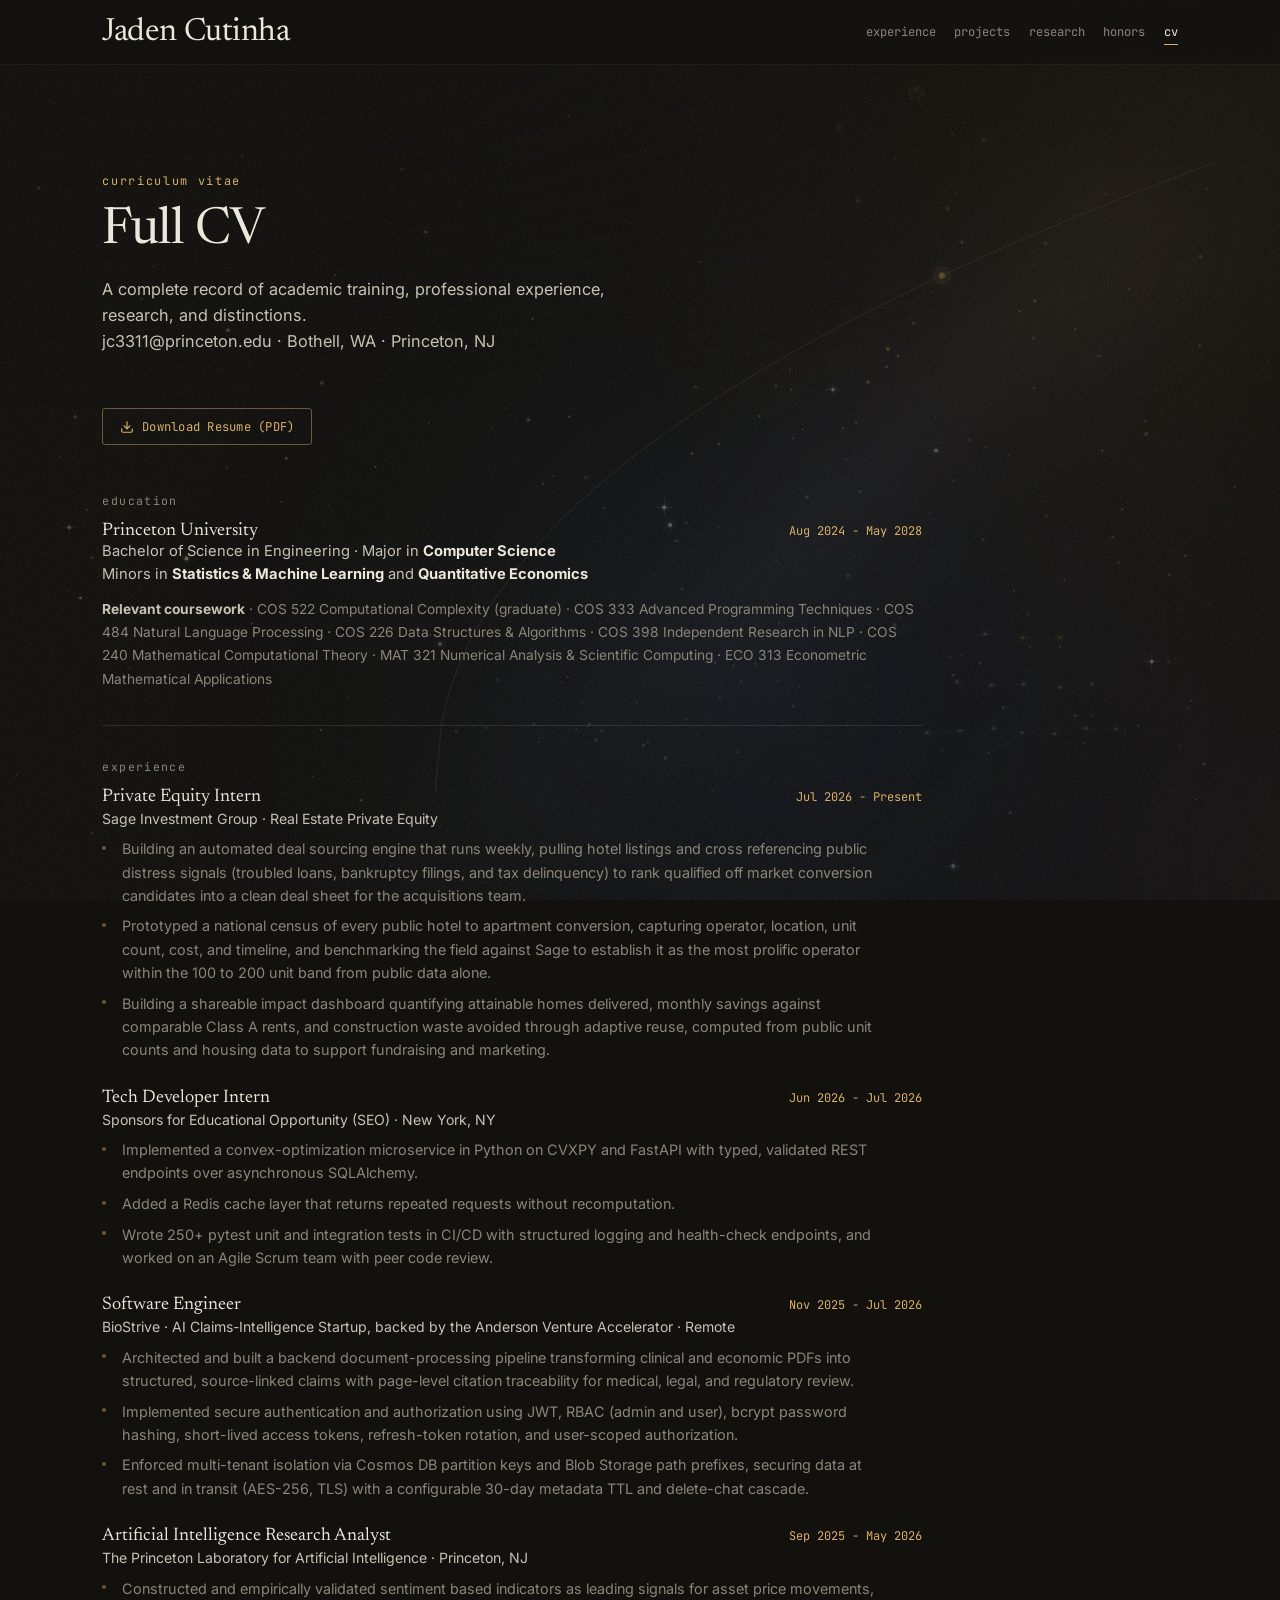
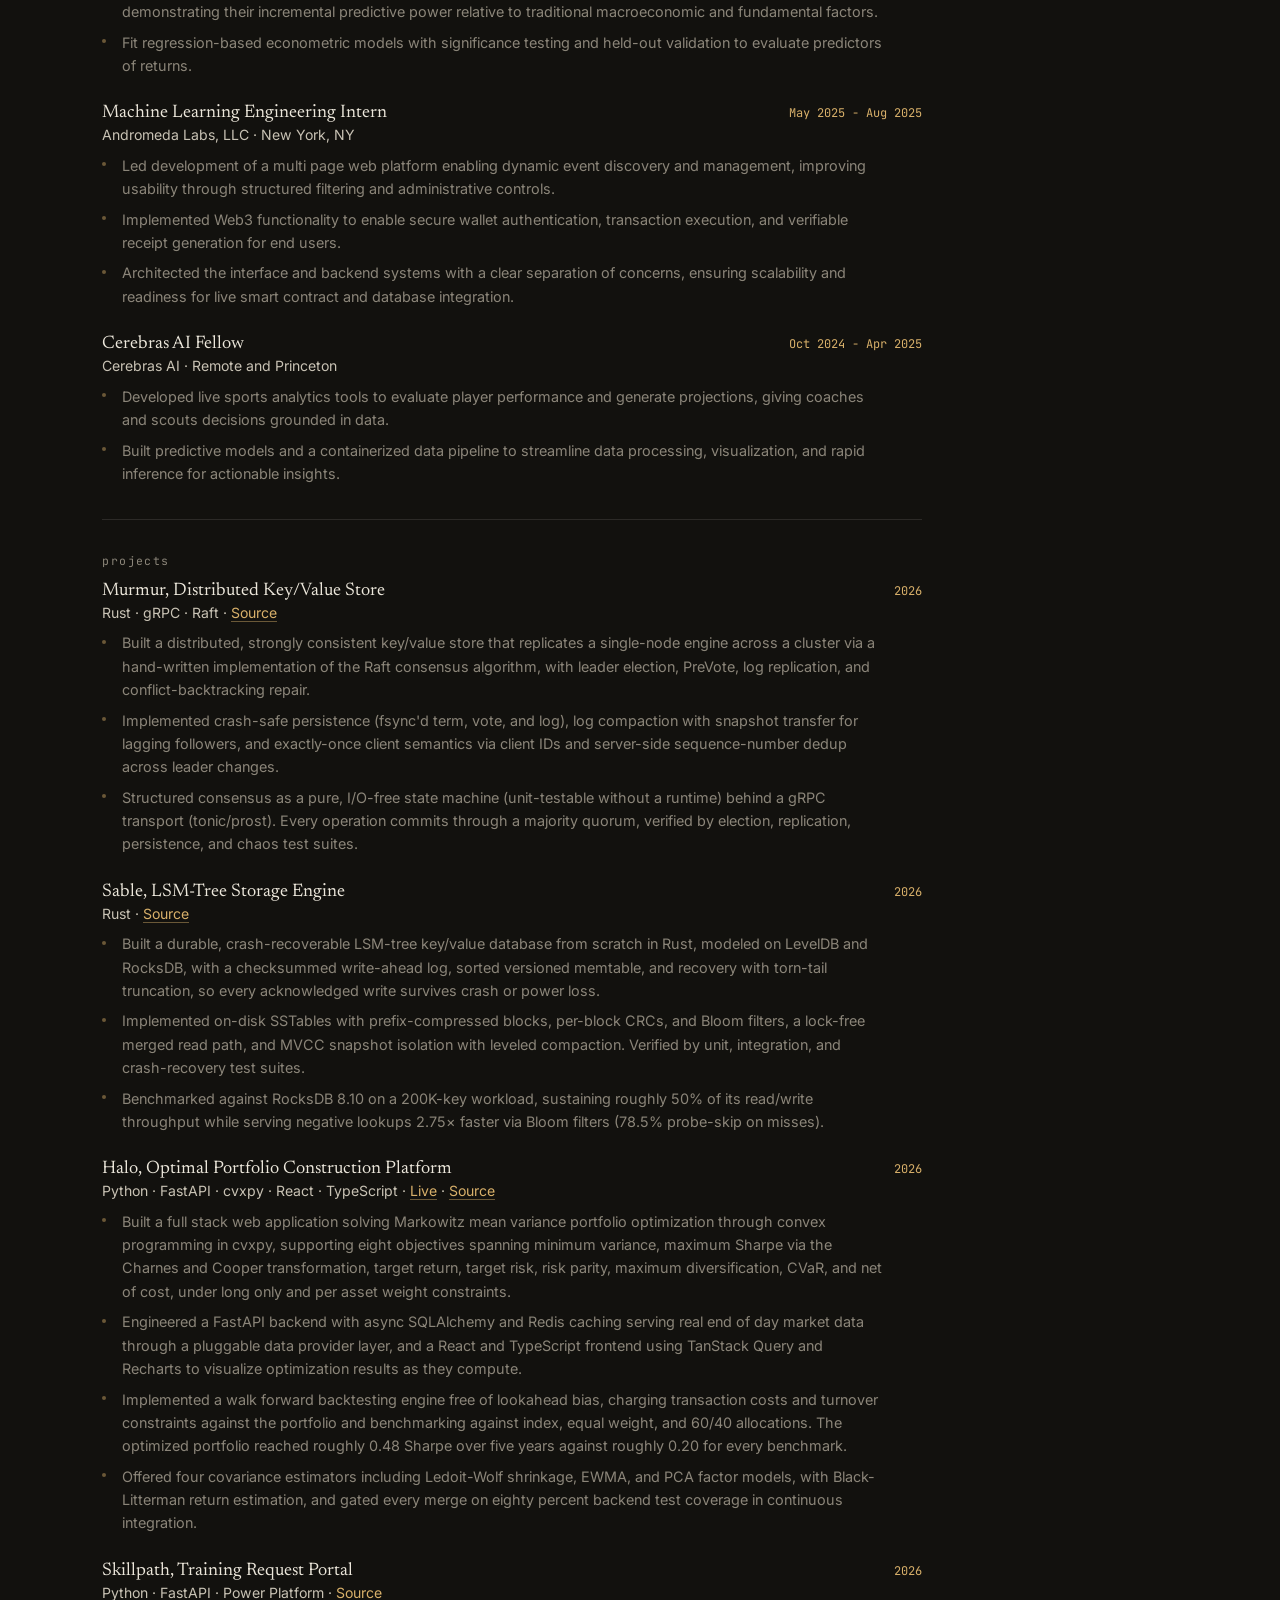
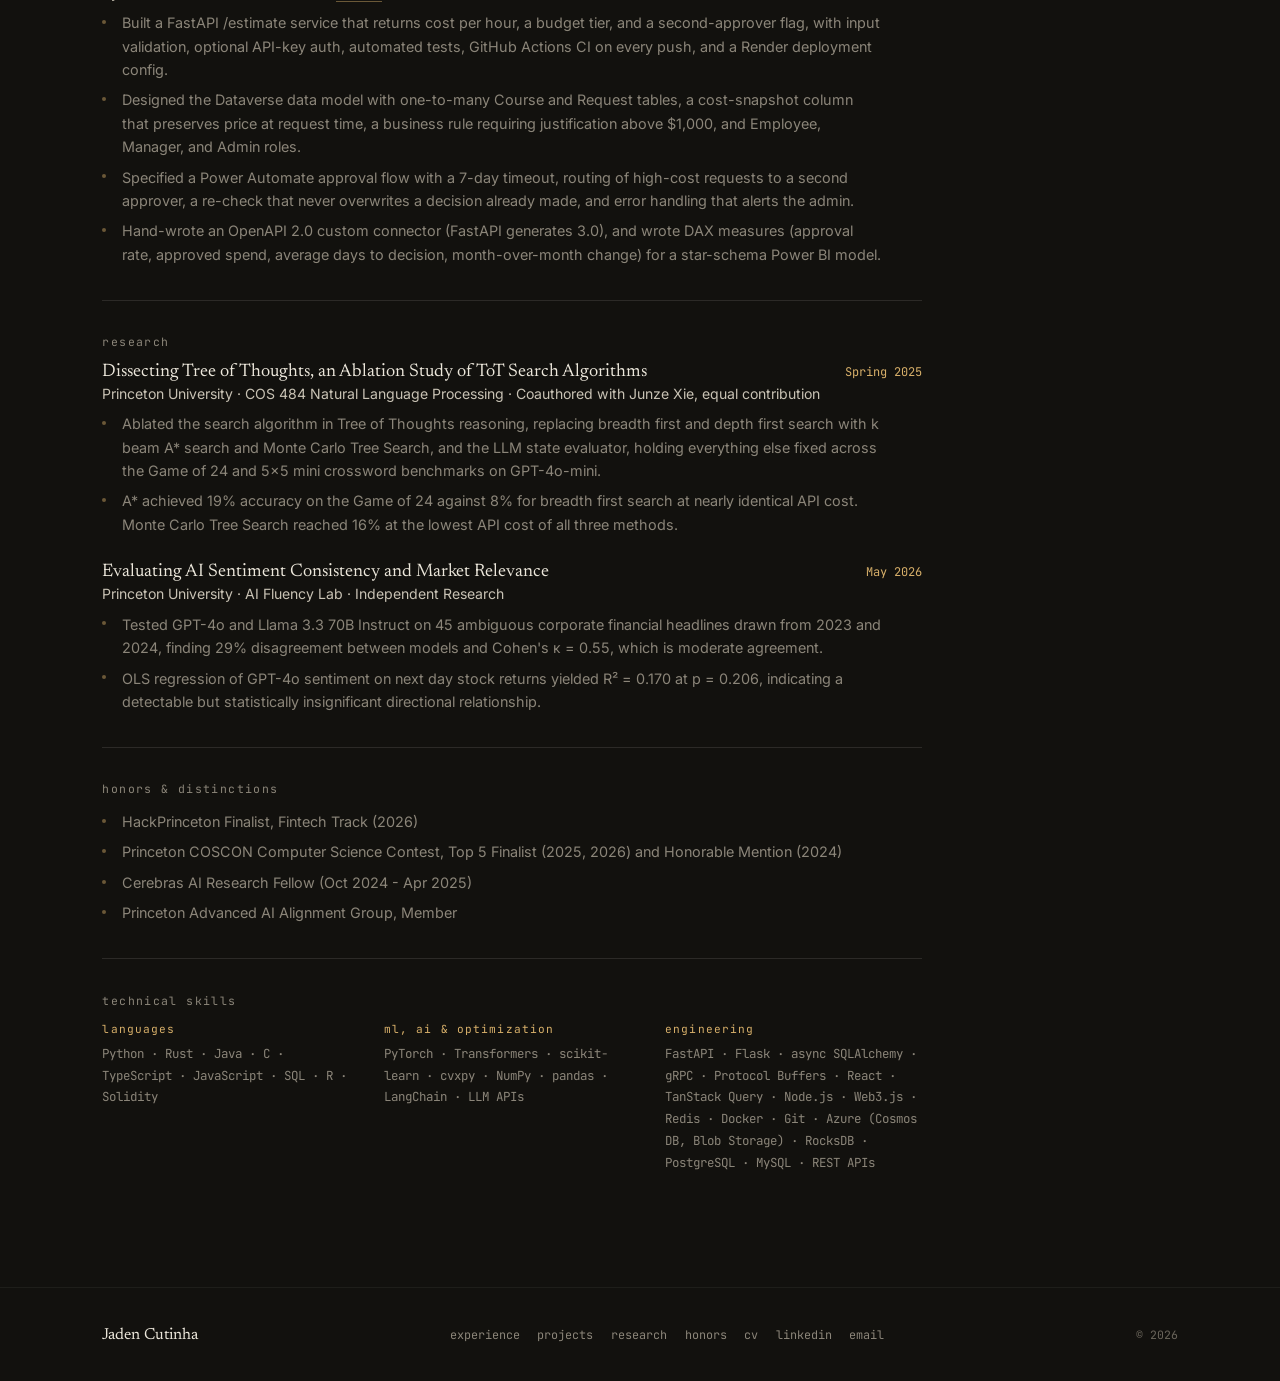
==== commit 39a2c8ab: "updated portfolio visual edits" ====
--- a/cv.html
+++ b/cv.html
@@ -16,7 +16,7 @@
 <link rel="preconnect" href="https://fonts.googleapis.com" />
 <link rel="preconnect" href="https://fonts.gstatic.com" crossorigin />
 <link href="https://fonts.googleapis.com/css2?family=Newsreader:ital,opsz,wght@0,6..72,300;0,6..72,400;0,6..72,500;1,6..72,300&family=Inter:wght@400;500&family=JetBrains+Mono:wght@400&display=swap" rel="stylesheet" />
-<link rel="stylesheet" href="assets/css/editorial.css?v=3" />
+<link rel="stylesheet" href="assets/css/editorial.css?v=4" />
 </head>
 <body class="sub">
 
@@ -250,6 +250,6 @@
   <span class="foot-copy">© 2026</span>
 </footer>
 
-<script src="assets/js/editorial.js?v=2"></script>
+<script src="assets/js/editorial.js?v=3"></script>
 </body>
 </html>
--- a/assets/css/editorial.css
+++ b/assets/css/editorial.css
@@ -1,7 +1,8 @@
 /* ============================================================
    JADEN CUTINHA — Editorial system (dark)
    Warm near-black · cream text · one amber accent.
-   Signature: a living Markowitz efficient-frontier backdrop.
+   Signature: a living night sky whose constellations are the work,
+   anchored by a Markowitz efficient frontier.
    ============================================================ */
 
 :root {
@@ -61,6 +62,12 @@
     radial-gradient(140% 60% at 12% 0%, rgba(18,17,14,0.9) 0%, rgba(18,17,14,0.55) 40%, rgba(18,17,14,0) 75%);
 }
 
+/* Film grain: breaks up the nebula's gradients and takes the vector edge off the sky. */
+body::after {
+  content: ''; position: fixed; inset: 0; z-index: 1; pointer-events: none; opacity: 0.07;
+  background-image: url("data:image/svg+xml,%3Csvg xmlns='http://www.w3.org/2000/svg' width='240' height='240'%3E%3Cfilter id='n'%3E%3CfeTurbulence type='fractalNoise' baseFrequency='0.85' numOctaves='2' stitchTiles='stitch'/%3E%3CfeColorMatrix values='0 0 0 0 0.93 0 0 0 0 0.9 0 0 0 0 0.86 1.5 0 0 0 -0.5'/%3E%3C/filter%3E%3Crect width='100%25' height='100%25' filter='url(%23n)'/%3E%3C/svg%3E");
+}
+
 /* ── Home ── */
 .home {
   position: relative; z-index: 2;
@@ -169,10 +176,10 @@
   opacity: 0; transform: translateX(-6px);
   transition: opacity var(--mid) var(--ease), transform var(--mid) var(--ease);
 }
-.featured a:hover, .featured a:focus-visible { padding-left: 0.7rem; background: linear-gradient(90deg, rgba(216,176,106,0.06), rgba(216,176,106,0) 70%); outline: none; }
-.featured a:hover::before, .featured a:focus-visible::before { transform: scaleX(1); }
-.featured a:hover .f-desc, .featured a:focus-visible .f-desc { color: var(--soft); }
-.featured a:hover .f-arrow, .featured a:focus-visible .f-arrow { opacity: 1; transform: translateX(0); }
+.featured a:hover, .featured a:focus-visible, .featured a.is-lit { padding-left: 0.7rem; background: linear-gradient(90deg, rgba(216,176,106,0.06), rgba(216,176,106,0) 70%); outline: none; }
+.featured a:hover::before, .featured a:focus-visible::before, .featured a.is-lit::before { transform: scaleX(1); }
+.featured a:hover .f-desc, .featured a:focus-visible .f-desc, .featured a.is-lit .f-desc { color: var(--soft); }
+.featured a:hover .f-arrow, .featured a:focus-visible .f-arrow, .featured a.is-lit .f-arrow { opacity: 1; transform: translateX(0); }
 @media (max-width: 980px) { .featured .f-tags { display: none; } .featured a { grid-template-columns: 2.4rem 6.6rem 1fr 1.4rem; } }
 
 /* ── Top nav (subpages) ── */
@@ -457,7 +464,7 @@
 
 /* Print — CV becomes a clean light document */
 @media print {
-  #bg, #veil, .topnav, .foot, .cv-actions { display: none !important; }
+  #bg, #veil, body::after, .topnav, .foot, .cv-actions { display: none !important; }
   body { background: #fff !important; color: #111 !important; }
   .page { padding: 0 1.5rem !important; }
   .page-head { padding: 1rem 0 1.5rem !important; }
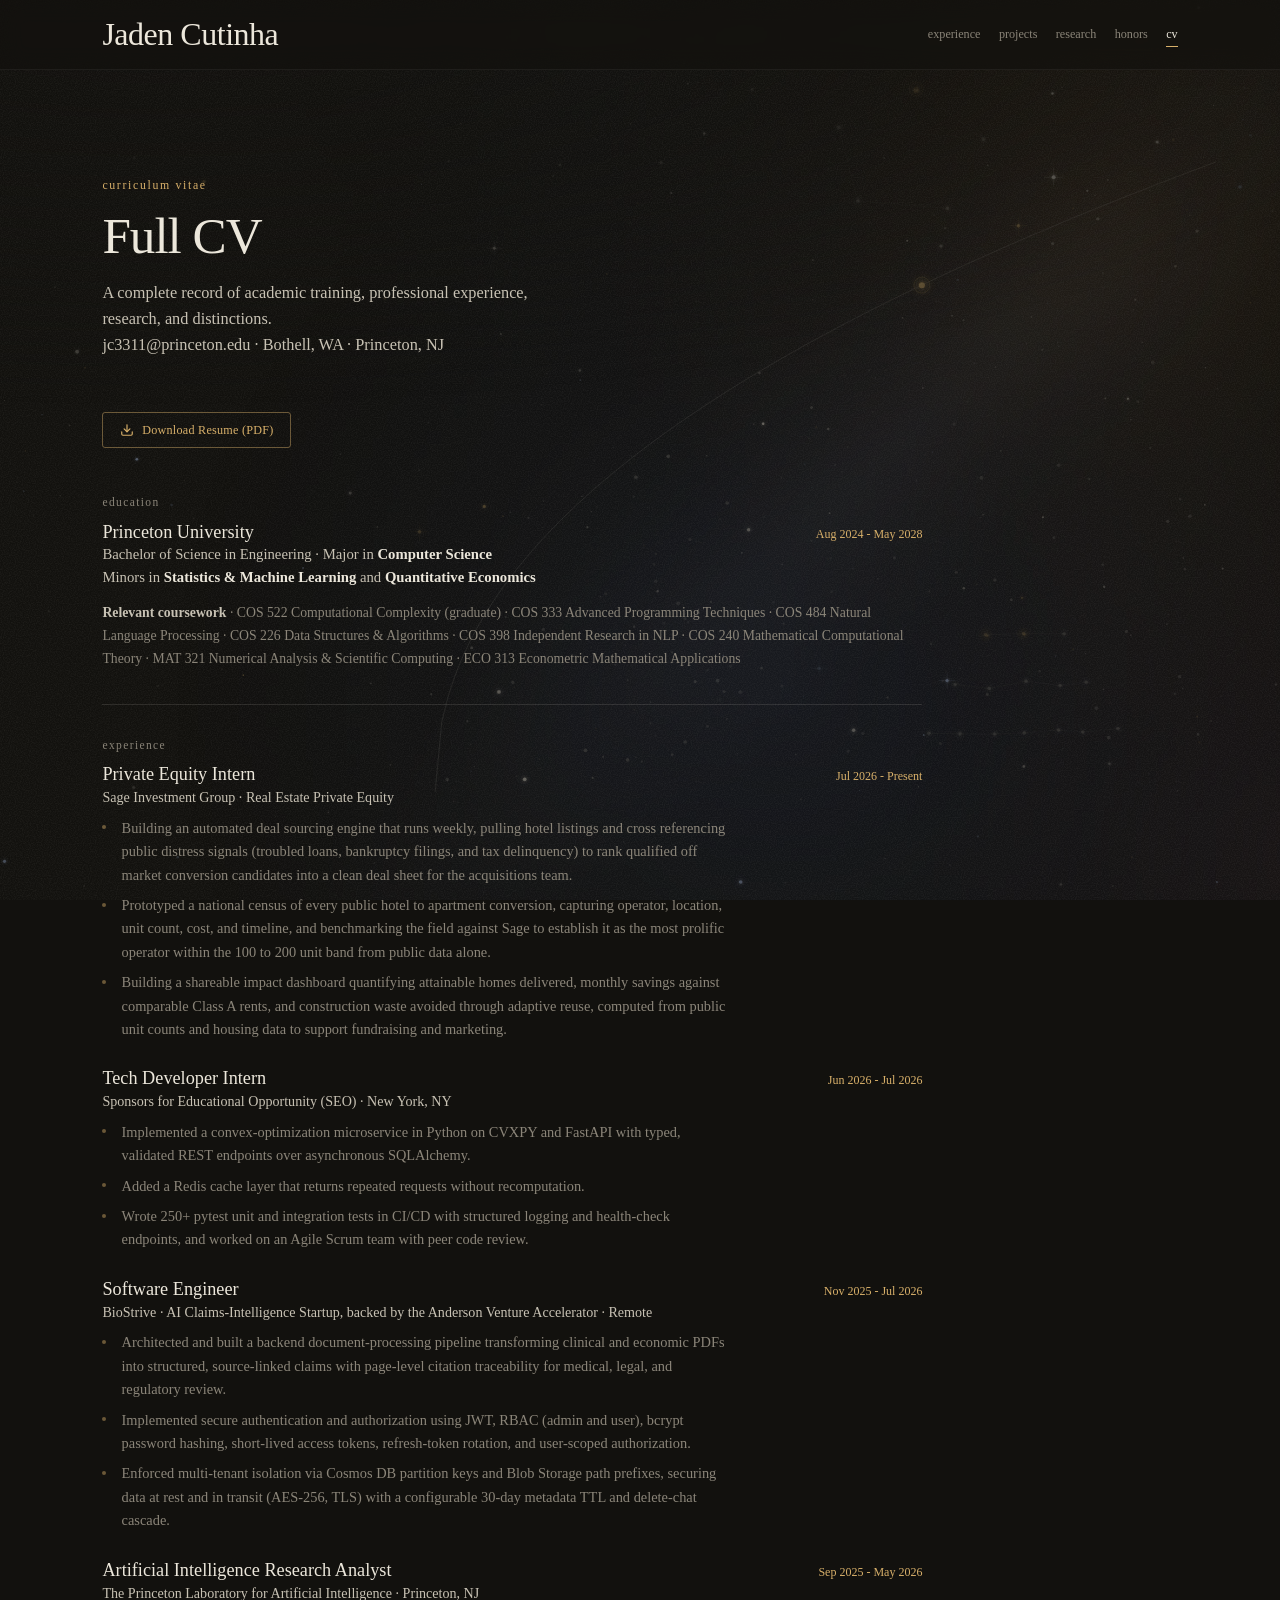
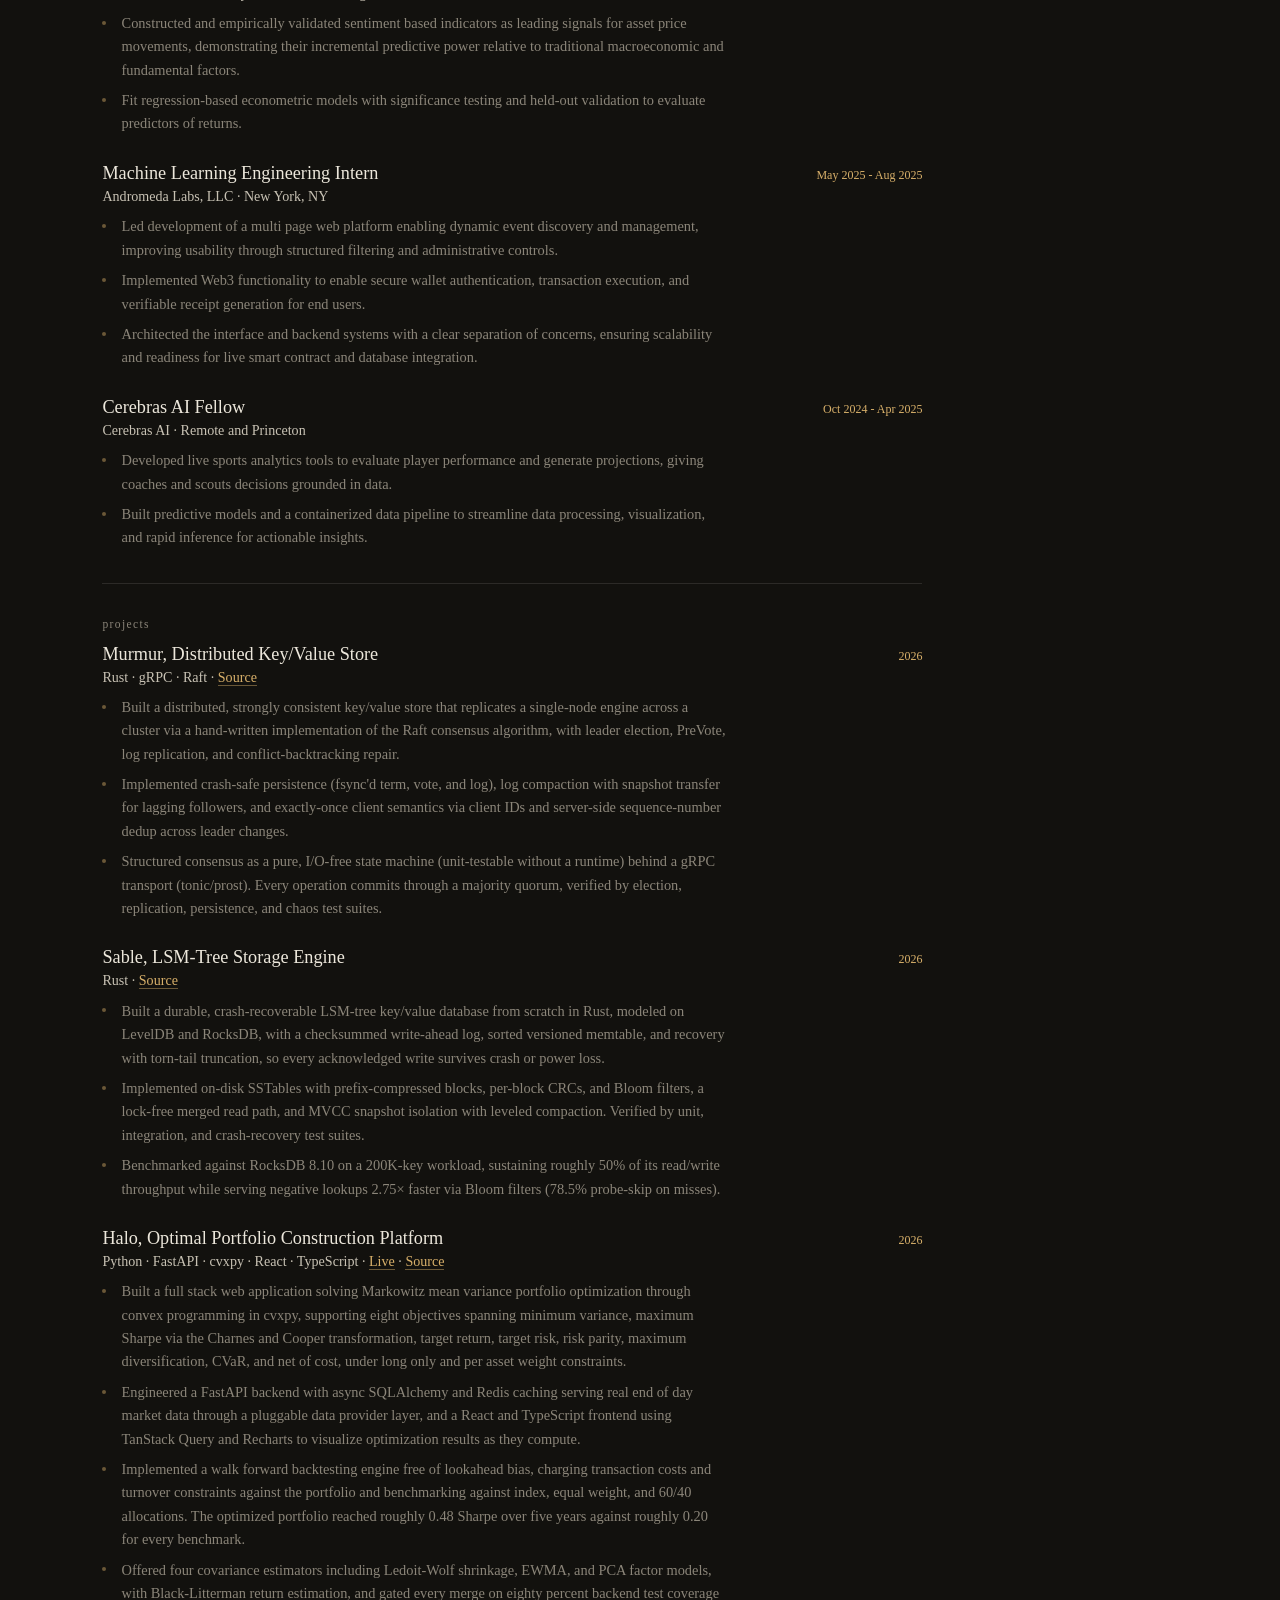
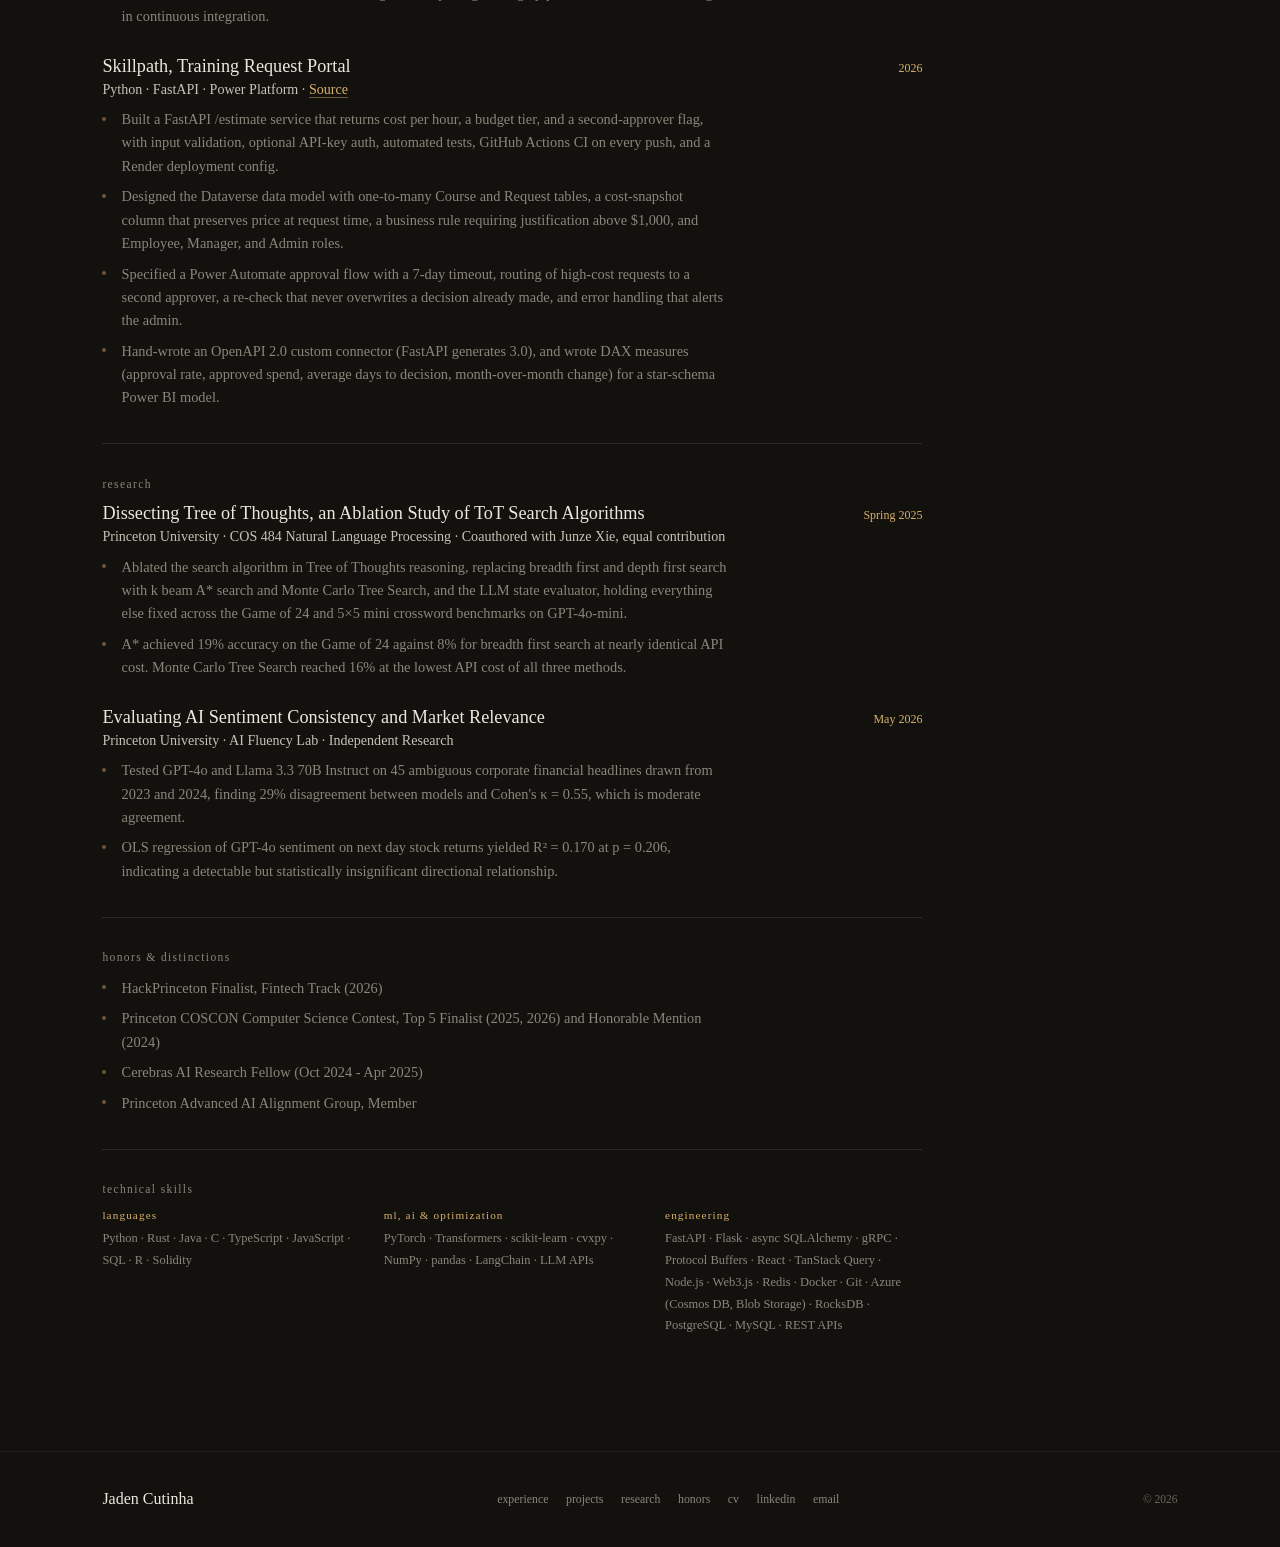
==== commit b9726a00: "finished description update" ====
--- a/cv.html
+++ b/cv.html
@@ -16,7 +16,7 @@
 <link rel="preconnect" href="https://fonts.googleapis.com" />
 <link rel="preconnect" href="https://fonts.gstatic.com" crossorigin />
 <link href="https://fonts.googleapis.com/css2?family=Newsreader:ital,opsz,wght@0,6..72,300;0,6..72,400;0,6..72,500;1,6..72,300&family=Inter:wght@400;500&family=JetBrains+Mono:wght@400&display=swap" rel="stylesheet" />
-<link rel="stylesheet" href="assets/css/editorial.css?v=4" />
+<link rel="stylesheet" href="assets/css/editorial.css?v=6" />
 </head>
 <body class="sub">
 
@@ -250,6 +250,6 @@
   <span class="foot-copy">© 2026</span>
 </footer>
 
-<script src="assets/js/editorial.js?v=3"></script>
+<script src="assets/js/editorial.js?v=4"></script>
 </body>
 </html>
--- a/assets/css/editorial.css
+++ b/assets/css/editorial.css
@@ -17,9 +17,10 @@
   --accent:    #d8b06a;   /* amber / gold */
   --accent-dim: rgba(216,176,106,0.45);
 
-  --serif: 'Newsreader', Georgia, 'Times New Roman', serif;
-  --sans:  'Inter', system-ui, -apple-system, sans-serif;
-  --mono:  'JetBrains Mono', ui-monospace, Menlo, monospace;
+  /* One typeface site-wide. The three names stay so each rule keeps its role. */
+  --serif: 'Times New Roman', Times, serif;
+  --sans:  'Times New Roman', Times, serif;
+  --mono:  'Times New Roman', Times, serif;
 
   --w-normal: 400;
   --w-med:    500;
@@ -93,7 +94,6 @@
   line-height: 1.58;
   color: var(--soft);
 }
-.intro em { font-family: var(--serif); font-style: italic; color: var(--ink); font-size: 1.06em; }
 
 .links { display: flex; flex-wrap: wrap; gap: 0.35rem 0.95rem; margin-top: 1.5rem; }
 .links a {
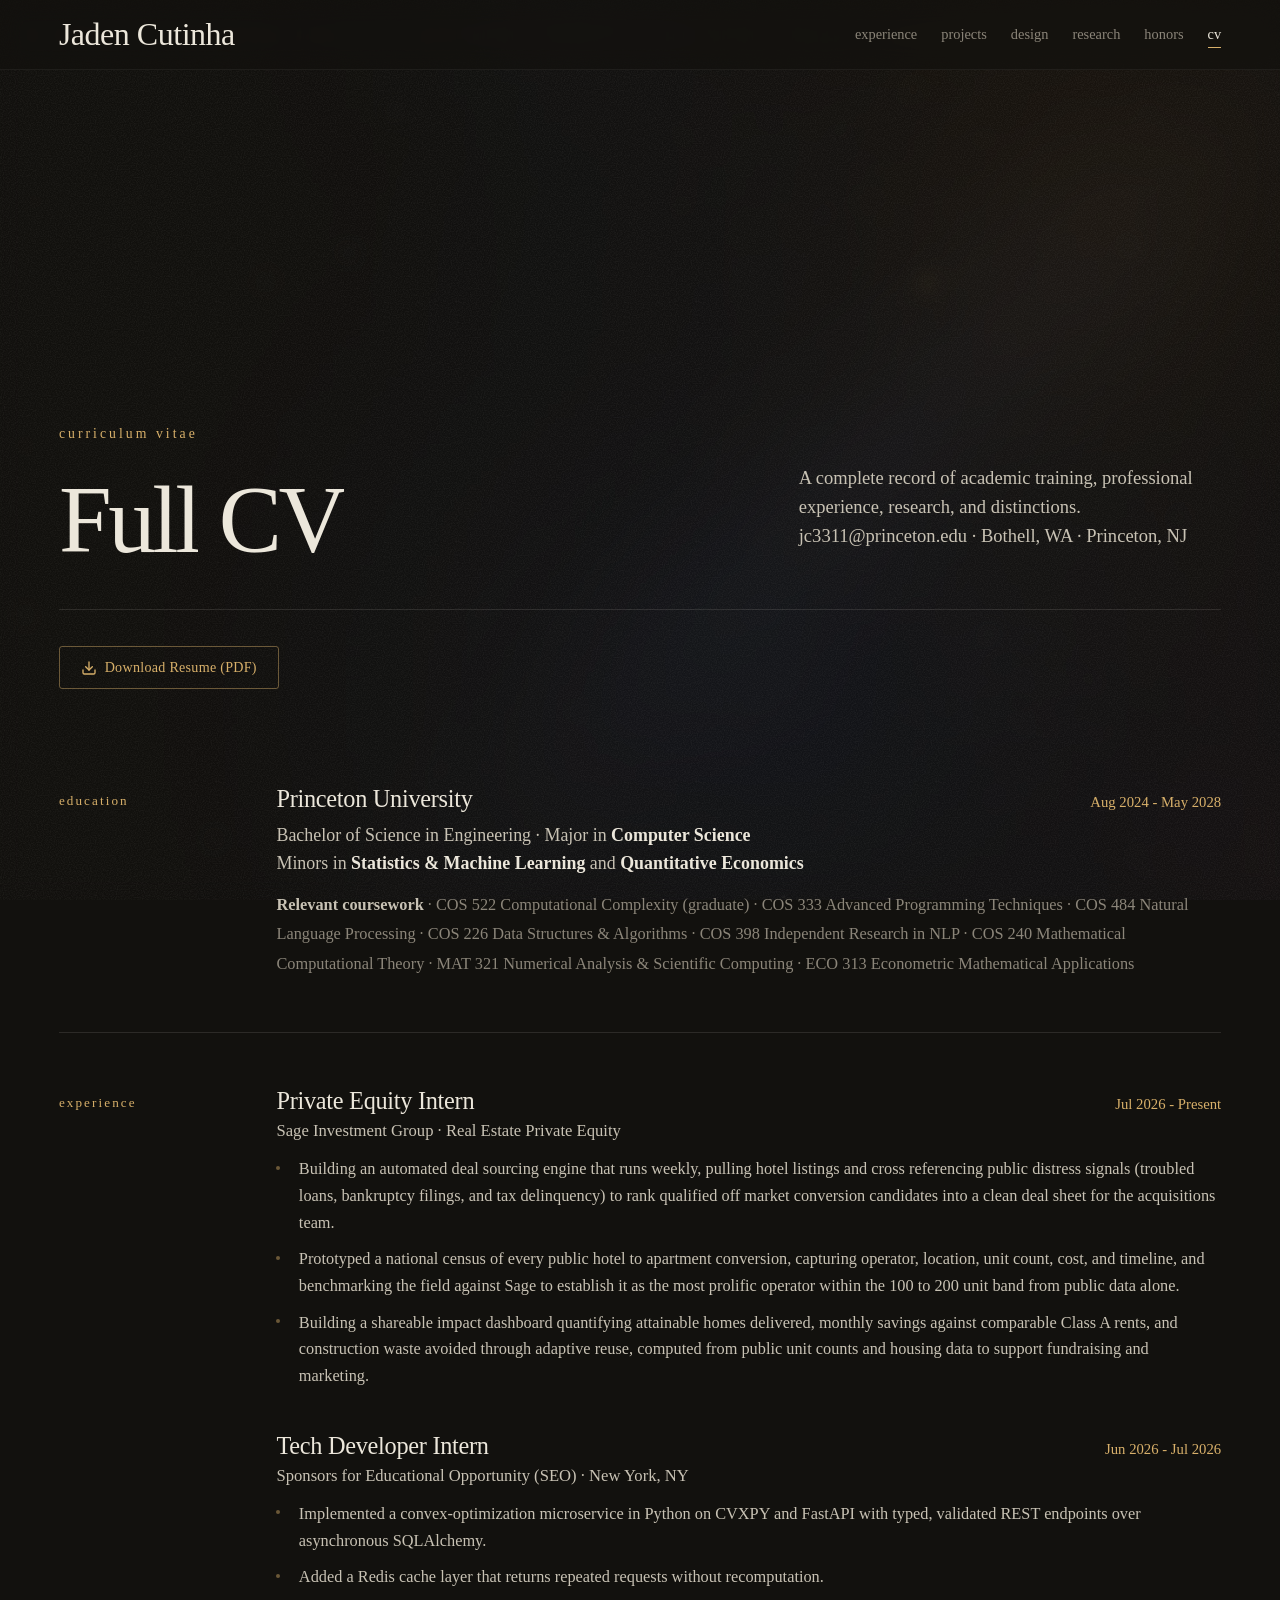
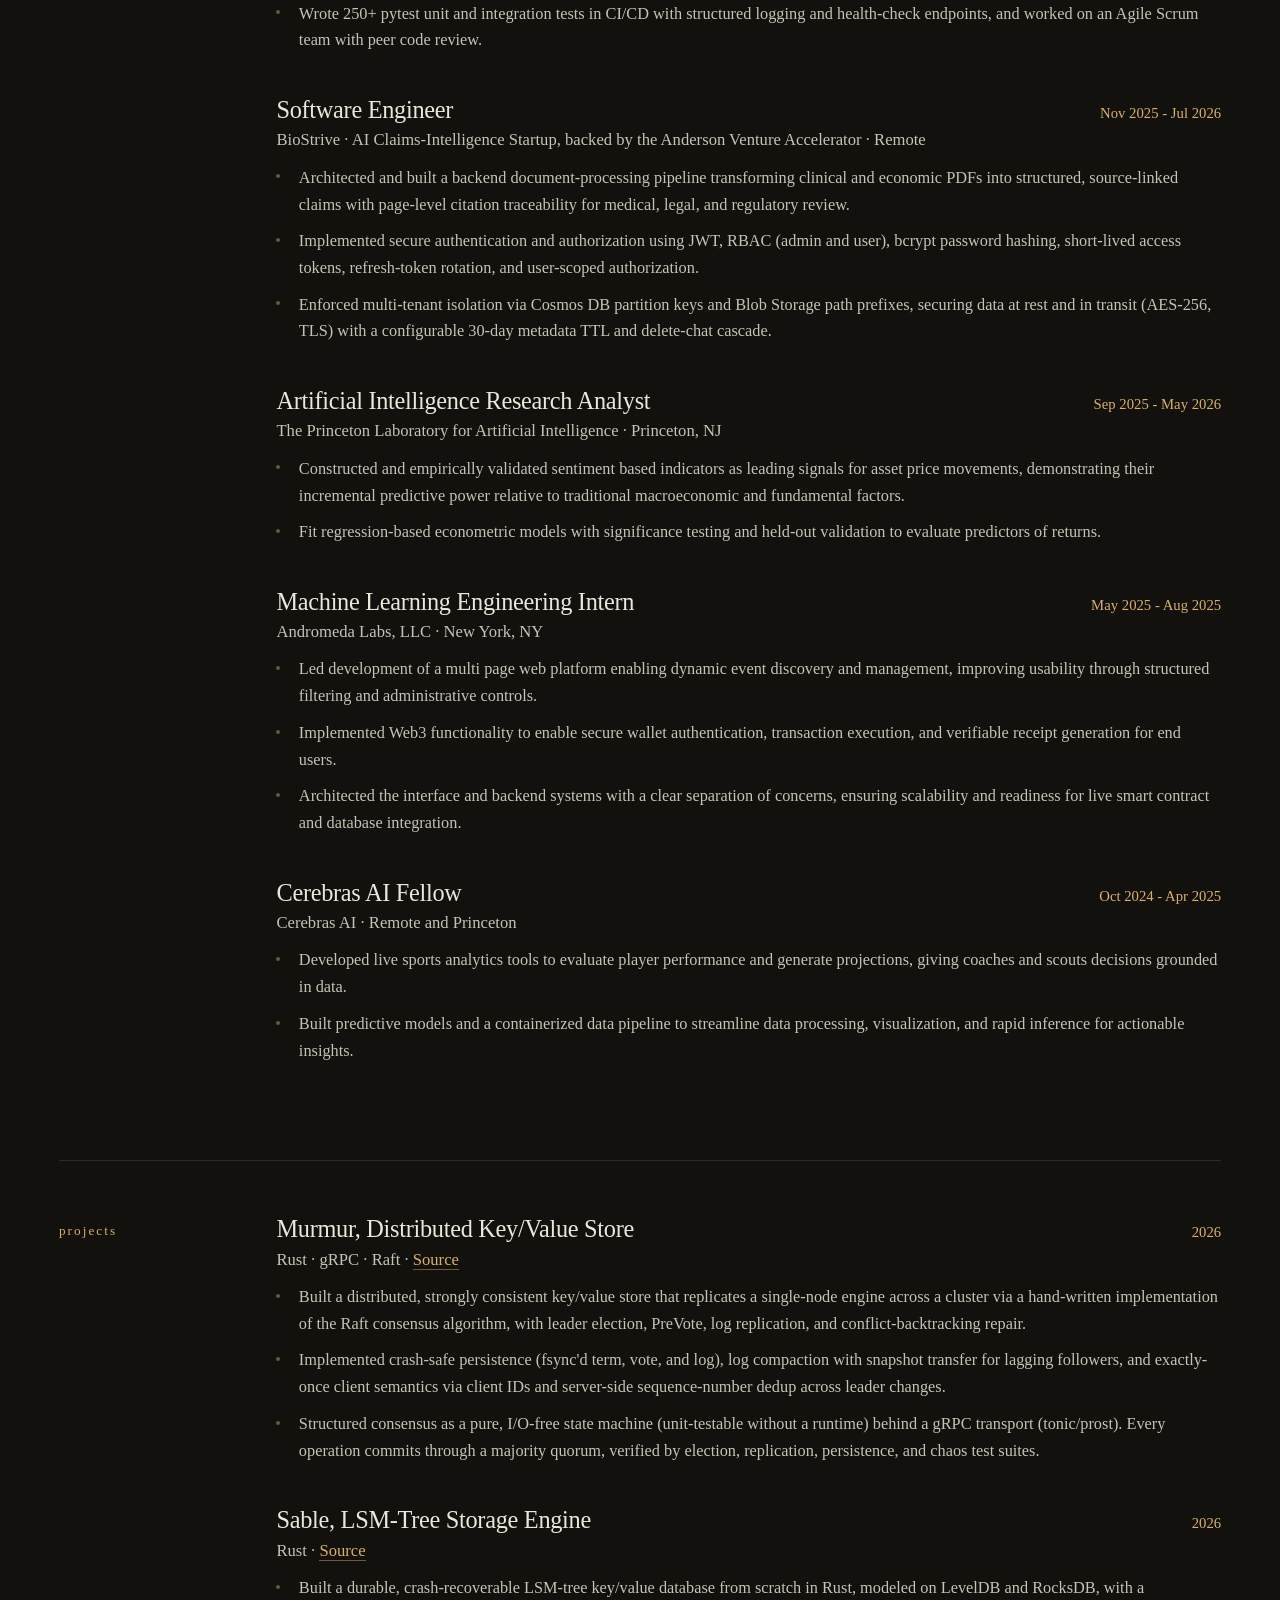
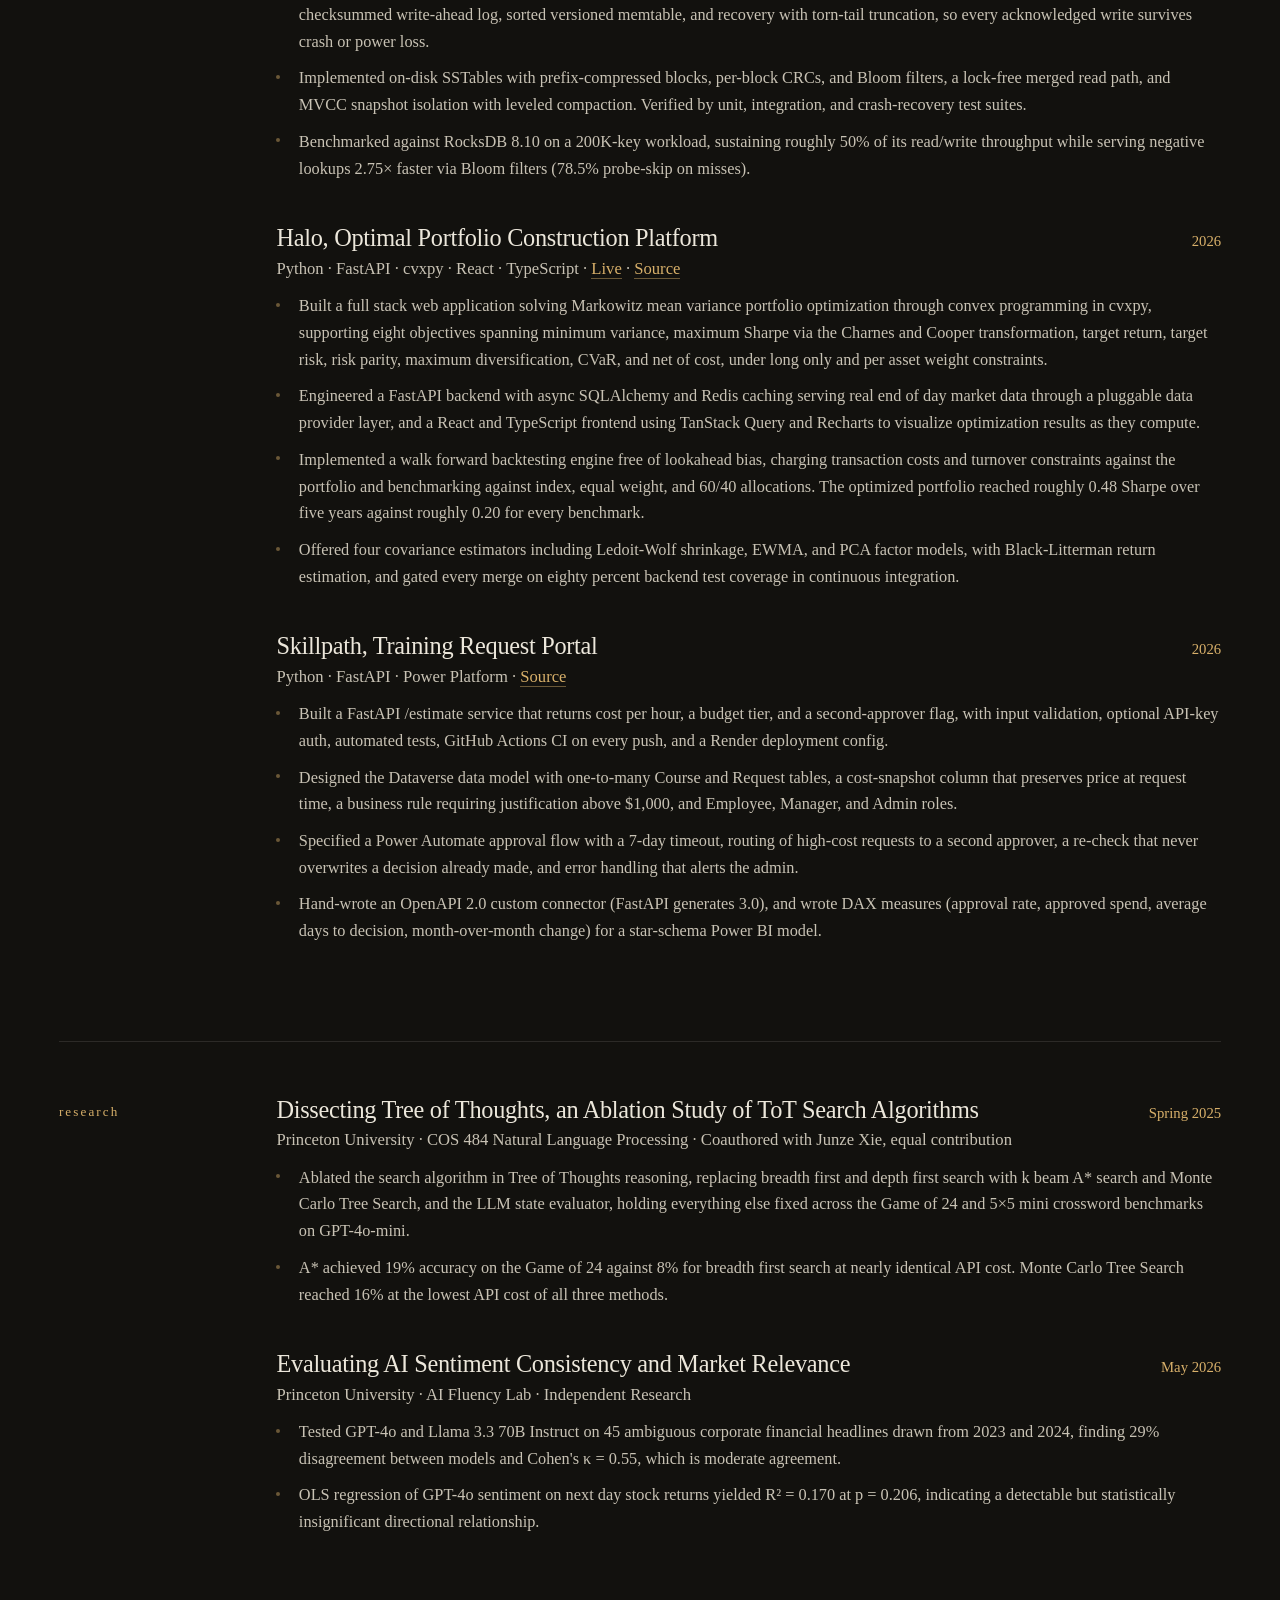
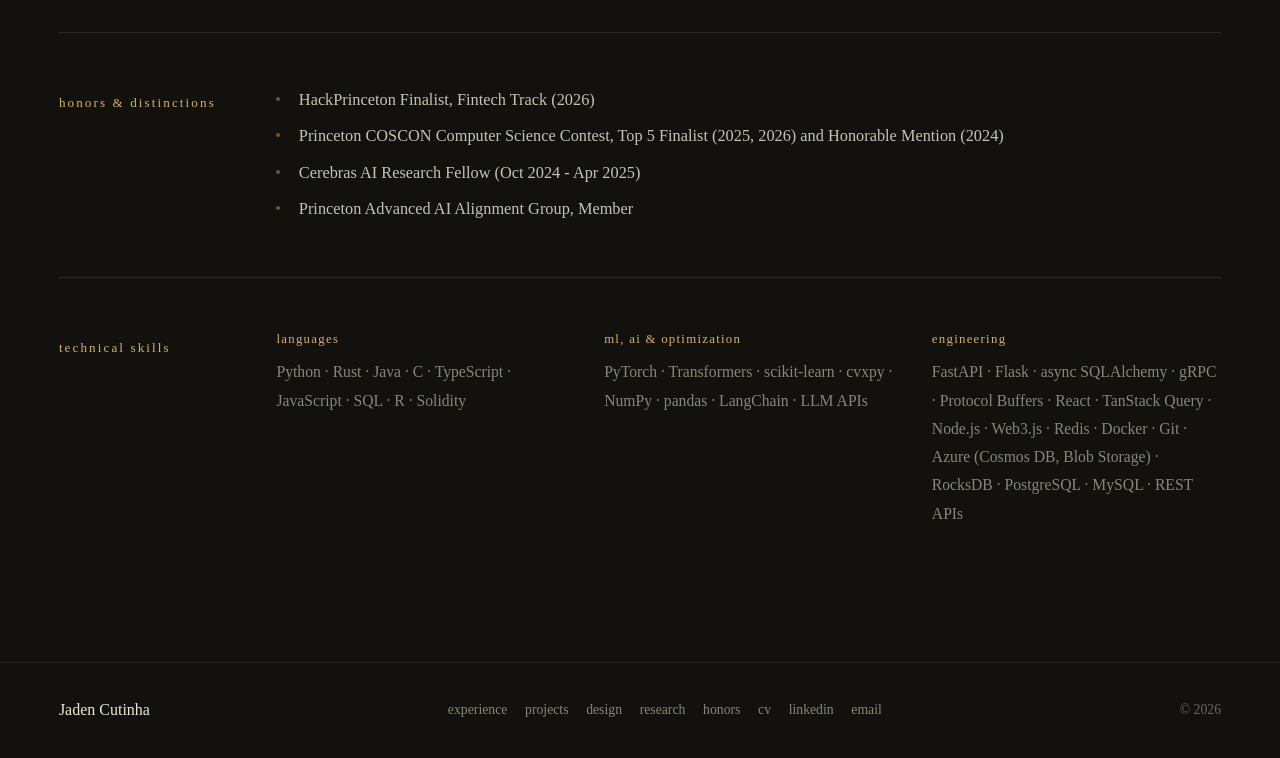
==== commit 2da5b8bd: "update transitions and page layout (with portfolio)" ====
--- a/cv.html
+++ b/cv.html
@@ -13,10 +13,7 @@
 <meta property="og:url" content="https://jadencutinha.github.io/cv.html" />
 <meta property="og:image" content="https://jadencutinha.github.io/assets/images/og.png" />
 <meta name="twitter:card" content="summary_large_image" />
-<link rel="preconnect" href="https://fonts.googleapis.com" />
-<link rel="preconnect" href="https://fonts.gstatic.com" crossorigin />
-<link href="https://fonts.googleapis.com/css2?family=Newsreader:ital,opsz,wght@0,6..72,300;0,6..72,400;0,6..72,500;1,6..72,300&family=Inter:wght@400;500&family=JetBrains+Mono:wght@400&display=swap" rel="stylesheet" />
-<link rel="stylesheet" href="assets/css/editorial.css?v=6" />
+<link rel="stylesheet" href="assets/css/editorial.css?v=8" />
 </head>
 <body class="sub">
 
@@ -28,6 +25,7 @@
   <nav class="navlinks" aria-label="Sections">
     <a href="experience.html">experience</a>
     <a href="projects.html">projects</a>
+    <a href="design.html">design</a>
     <a href="research.html">research</a>
     <a href="honors.html">honors</a>
     <a href="cv.html" class="current">cv</a>
@@ -241,6 +239,7 @@
   <nav class="foot-links">
     <a href="experience.html">experience</a>
     <a href="projects.html">projects</a>
+    <a href="design.html">design</a>
     <a href="research.html">research</a>
     <a href="honors.html">honors</a>
     <a href="cv.html">cv</a>
@@ -250,6 +249,6 @@
   <span class="foot-copy">© 2026</span>
 </footer>
 
-<script src="assets/js/editorial.js?v=4"></script>
+<script src="assets/js/editorial.js?v=5"></script>
 </body>
 </html>
--- a/assets/css/editorial.css
+++ b/assets/css/editorial.css
@@ -385,6 +385,33 @@
 .mini p { font-size: 0.88rem; line-height: 1.6; color: var(--muted); }
 .mini .mini-link { display: inline-block; margin-top: 0.8rem; font-family: var(--mono); font-size: 0.74rem; color: var(--soft); }
 .mini:hover .mini-link { color: var(--accent); }
+
+/* ── Design case studies ── */
+.case-index { list-style: none; max-width: 880px; margin-bottom: 1.2rem; border-bottom: 1px solid var(--line); }
+.case-index a {
+  display: grid; grid-template-columns: 2.4rem 11rem 1fr auto; gap: 1.2rem; align-items: baseline;
+  padding: 1.05rem 0; border-top: 1px solid var(--line); transition: color var(--fast) var(--ease);
+}
+.case-index .c-num { font-family: var(--mono); font-size: 0.72rem; letter-spacing: 0.06em; color: var(--accent); }
+.case-index .c-name { font-family: var(--serif); font-size: 1.25rem; line-height: 1.1; color: var(--ink); }
+.case-index .c-desc { font-size: 0.9rem; line-height: 1.55; color: var(--muted); }
+.case-index .c-kind { font-family: var(--mono); font-size: 0.72rem; color: var(--faint); white-space: nowrap; }
+.case-index a:hover .c-name, .case-index a:hover .c-kind { color: var(--accent); }
+
+.shot { margin: 1.7rem 0; max-width: 820px; }
+.shot img {
+  display: block; width: 100%; height: auto; border: 1px solid var(--line); border-radius: 6px;
+  cursor: zoom-in; background: rgba(236,231,219,0.02);
+}
+.shot figcaption { margin-top: 0.7rem; max-width: 70ch; font-size: 0.82rem; line-height: 1.55; color: var(--muted); }
+.shot-pair { display: grid; grid-template-columns: 1fr 1fr; gap: 1.2rem; margin: 1.7rem 0; max-width: 820px; align-items: start; }
+.shot-pair .shot { margin: 0; }
+.shot.narrow { max-width: 460px; }
+
+.facts { display: grid; grid-template-columns: repeat(3, 1fr); gap: 1.4rem; margin: 1.6rem 0 0.4rem; max-width: 820px; }
+.fact { border-top: 1px solid var(--line); padding-top: 0.85rem; }
+.fact-label { font-family: var(--mono); font-size: 0.7rem; letter-spacing: 0.1em; color: var(--accent); margin-bottom: 0.45rem; }
+.fact-text { font-size: 0.88rem; line-height: 1.6; color: var(--muted); }
 
 /* Honors */
 .honors-group { margin-bottom: 2.6rem; }
@@ -454,7 +481,9 @@
 
 @media (max-width: 820px) {
   .stats, .stack-grid, .cv-skills { grid-template-columns: 1fr 1fr; }
-  .features, .mini-grid { grid-template-columns: 1fr; }
+  .features, .mini-grid, .shot-pair, .facts { grid-template-columns: 1fr; }
+  .case-index a { grid-template-columns: 2.4rem 1fr; gap: 0.3rem 1rem; }
+  .case-index .c-desc, .case-index .c-kind { grid-column: 2; }
   .honor { grid-template-columns: 1fr; gap: 0.4rem; }
   .raft-node { min-width: 84px; }
 }
@@ -476,3 +505,247 @@
   .cv-org, .cv-edu-degree, .cv-skills .sk-list, .cv-course, .cv-bul li { color: #333 !important; }
   .cv-bul li::before { background: #999 !important; }
 }
+
+/* ============================================================
+   Inner pages, full-width layout and motion
+   The backdrop is blurred and dimmed so type stays crisp anywhere
+   on the page, which frees the content to use the whole width.
+   ============================================================ */
+@media screen {
+  body.sub { --pad-x: clamp(1.3rem, 4.6vw, 5.5rem); --rail: clamp(11rem, 17vw, 17rem); }
+  body.sub #bg { opacity: 0.66; }
+  body.sub #veil {
+    background: rgba(18,17,14,0.58);
+    backdrop-filter: blur(10px) saturate(1.2); -webkit-backdrop-filter: blur(10px) saturate(1.2);
+  }
+
+  /* Reading progress */
+  .progress {
+    position: fixed; top: 0; left: 0; right: 0; height: 2px; z-index: 9; pointer-events: none;
+    background: var(--accent); transform-origin: 0 50%; transform: scaleX(var(--read, 0));
+  }
+
+  body.sub .topnav .navlinks { gap: 1.5rem; }
+  body.sub .topnav .navlinks a { font-size: 0.9rem; }
+  body.sub .foot a, body.sub .foot .foot-copy { font-size: 0.86rem; }
+
+  /* Everything that used to be capped at a narrow column */
+  body.sub .doc, body.sub .cv-doc, body.sub .exp-list, body.sub .case-index, body.sub .mini-grid,
+  body.sub .raft-demo, body.sub .diagram, body.sub .stats, body.sub .features, body.sub .stack-grid,
+  body.sub .facts, body.sub .shot, body.sub .shot-pair, body.sub .poster, body.sub .cv-bul,
+  body.sub .exp-points, body.sub .raft-hint { max-width: none; }
+
+  /* ── Page head ── */
+  body.sub .page-head {
+    max-width: none; position: relative;
+    padding: clamp(3.5rem, 13vh, 8rem) 0 clamp(2rem, 5vh, 3.4rem);
+    margin-bottom: clamp(1.5rem, 4vh, 3rem);
+  }
+  body.sub .page-head::after {
+    content: ''; position: absolute; left: 0; right: 0; bottom: 0; height: 1px; background: var(--line);
+    transform-origin: 0 50%;
+  }
+  body.sub .eyebrow { font-size: 0.86rem; letter-spacing: 0.22em; margin-bottom: 1.4rem; }
+  body.sub .page-head h1 {
+    font-size: clamp(2.9rem, 7.4vw, 7.6rem); line-height: 0.94; letter-spacing: -0.035em;
+    transform-origin: 0 100%;
+    transform: translate3d(0, calc(var(--hero, 0) * 46px), 0) scale(calc(1 - var(--hero, 0) * 0.07));
+    opacity: calc(1 - var(--hero, 0) * 0.75);
+  }
+  body.sub .page-head .lead { max-width: 36rem; font-size: clamp(1.1rem, 1.45vw, 1.42rem); line-height: 1.55; }
+  .page-head h1 .w { display: inline-block; overflow: hidden; vertical-align: top; padding-bottom: 0.14em; margin-bottom: -0.14em; }
+  .page-head h1 .w > span { display: inline-block; }
+
+  /* ── Type scale ── */
+  body.sub .metatags { font-size: 0.9rem; letter-spacing: 0.04em; margin-bottom: 1.5rem; }
+  body.sub .label, body.sub .exp-label { font-size: 0.82rem; letter-spacing: 0.16em; color: var(--accent); }
+  body.sub .entry-title { font-size: clamp(2.1rem, 4.8vw, 4.6rem); line-height: 1.0; letter-spacing: -0.028em; max-width: 19ch; margin-bottom: 1.1rem; }
+  body.sub .byline { font-size: clamp(1.05rem, 1.35vw, 1.3rem); line-height: 1.5; color: var(--soft); max-width: 46rem; }
+  body.sub .body { max-width: 60rem; font-size: clamp(1.06rem, 1.22vw, 1.24rem); line-height: 1.78; margin-bottom: 1.2rem; }
+  body.sub .btn { font-size: 0.88rem; padding: 0.75rem 1.3rem; }
+  body.sub .btn svg { width: 16px; height: 16px; }
+
+  body.sub .features { grid-template-columns: repeat(auto-fit, minmax(13rem, 1fr)); gap: 2rem 2.4rem; margin-top: 0; }
+  body.sub .feature { border-top: 1px solid var(--line); padding-top: 1.1rem; transition: border-color var(--mid) var(--ease), transform var(--mid) var(--ease); }
+  body.sub .feature:hover { border-top-color: var(--accent); transform: translateY(-4px); }
+  body.sub .feature h4 { font-size: 1.22rem; line-height: 1.25; font-weight: var(--w-normal); margin-bottom: 0.6rem; }
+  body.sub .feature p { font-size: 1.02rem; line-height: 1.65; }
+
+  body.sub .stats { gap: 2.4rem; margin: 0 0 2rem; }
+  body.sub .stat { padding-top: 1.2rem; }
+  body.sub .stat-val { font-size: clamp(3rem, 6.4vw, 6rem); letter-spacing: -0.03em; font-variant-numeric: tabular-nums; }
+  body.sub .stat-lbl { font-size: 1rem; line-height: 1.5; margin-top: 0.9rem; max-width: 24rem; }
+
+  body.sub .note {
+    border-left: 2px solid var(--accent); padding: 0.2rem 0 0.2rem 1.6rem; margin-top: 0;
+    max-width: 50rem; font-size: clamp(1.2rem, 1.75vw, 1.7rem); line-height: 1.45; color: var(--ink);
+  }
+  body.sub .stack-grid { gap: 2.4rem; margin-top: 0; }
+  body.sub .stack-group .stack-label { font-size: 0.8rem; margin-bottom: 0.7rem; }
+  body.sub .stack-group .stack-items { font-size: 0.98rem; line-height: 1.8; }
+
+  body.sub .facts { gap: 2.4rem; margin: 2.4rem 0 0.4rem; }
+  body.sub .fact { padding-top: 1.1rem; }
+  body.sub .fact-label { font-size: 0.8rem; margin-bottom: 0.7rem; }
+  body.sub .fact-text { font-size: 1.06rem; line-height: 1.6; color: var(--soft); }
+
+  body.sub .shot { margin: 2.6rem 0; perspective: 1400px; }
+  body.sub .shot img, body.sub .poster { border-radius: 10px; box-shadow: 0 30px 90px rgba(0,0,0,0.5); will-change: transform; }
+  body.sub .shot figcaption { font-size: 0.98rem; margin-top: 1rem; max-width: 48rem; }
+  body.sub .shot-pair { gap: clamp(1.5rem, 3vw, 3rem); margin: 2.6rem 0; }
+  body.sub .poster { margin: 2.6rem 0; width: 100%; }
+  body.sub .diagram { padding: clamp(1.1rem, 2.2vw, 2.2rem); margin: 0 0 1.8rem; border-radius: 10px; background: rgba(18,17,14,0.45); }
+  body.sub .links-row { margin: 1.9rem 0 0.2rem; }
+
+  body.sub .entry { position: relative; padding: clamp(4rem, 11vh, 7.5rem) 0; }
+  body.sub .entry:first-of-type { padding-top: clamp(1.5rem, 4vh, 3rem); }
+  body.sub .entry > .label { margin-top: 3rem; }
+
+  /* Ghost numeral behind each entry */
+  body.sub .doc { counter-reset: entry; }
+  body.sub .entry { counter-increment: entry; }
+  body.sub .entry::before {
+    content: counter(entry, decimal-leading-zero);
+    position: absolute; right: -0.04em; top: clamp(2rem, 7vh, 5rem); z-index: -1; pointer-events: none;
+    font-family: var(--serif); font-size: clamp(7rem, 21vw, 21rem); line-height: 0.8; letter-spacing: -0.05em;
+    color: transparent; -webkit-text-stroke: 1px rgba(236,231,219,0.1);
+    transform: translate3d(0, calc(var(--py, 0) * 1px), 0);
+  }
+  body.sub .entry:first-of-type::before { top: 0; }
+
+  /* Design page index */
+  body.sub .case-index a { grid-template-columns: 3.4rem minmax(11rem, 22rem) 1fr auto; gap: 2rem; padding: 1.7rem 0; transition: padding var(--mid) var(--ease), background var(--mid) var(--ease); }
+  body.sub .case-index a:hover { padding-left: 1.2rem; background: linear-gradient(90deg, rgba(216,176,106,0.07), rgba(216,176,106,0)); }
+  body.sub .case-index .c-num { font-size: 0.86rem; }
+  body.sub .case-index .c-name { font-size: clamp(1.5rem, 2.9vw, 2.7rem); letter-spacing: -0.02em; }
+  body.sub .case-index .c-desc { font-size: 1.08rem; color: var(--soft); }
+  body.sub .case-index .c-kind { font-size: 0.86rem; }
+
+  /* Experience */
+  body.sub .exp { padding: clamp(3rem, 8vh, 5.5rem) 0; }
+  body.sub .exp-period { font-size: 0.98rem; }
+  body.sub .exp-loc { font-size: 0.9rem; }
+  body.sub .exp-role { font-size: clamp(1.9rem, 3.5vw, 3.3rem); line-height: 1.0; letter-spacing: -0.025em; }
+  body.sub .exp-company { font-size: 1.12rem; margin-top: 0.7rem; color: var(--accent); }
+  body.sub .exp-desc { max-width: 46rem; font-size: clamp(1.04rem, 1.15vw, 1.16rem); line-height: 1.75; margin-top: 1.4rem; }
+  body.sub .exp-points { gap: 1.1rem; }
+  body.sub .exp-points li { font-size: 1.03rem; line-height: 1.7; color: var(--soft); padding-left: 1.5rem; }
+  body.sub .exp-featured { font-size: 1.02rem; max-width: 46rem; }
+  body.sub .exp-stack { font-size: 0.9rem; margin-top: 1.8rem; max-width: 46rem; }
+
+  /* Honors */
+  body.sub .honors-group { margin-bottom: clamp(3rem, 8vh, 5rem); }
+  body.sub .honor { grid-template-columns: 6rem 1fr; gap: 2rem; padding: 2rem 0; transition: padding var(--mid) var(--ease), background var(--mid) var(--ease); }
+  body.sub .honor:hover { padding-left: 1.2rem; background: linear-gradient(90deg, rgba(216,176,106,0.07), rgba(216,176,106,0)); }
+  body.sub .honor-year { font-size: 1.05rem; }
+  body.sub .honor-title { font-size: clamp(1.4rem, 2.5vw, 2.3rem); line-height: 1.1; letter-spacing: -0.018em; margin-bottom: 0.6rem; }
+  body.sub .honor-note { font-size: 1.06rem; line-height: 1.65; color: var(--soft); max-width: 46rem; }
+
+  /* CV */
+  body.sub .cv-sec { padding: clamp(2.4rem, 6vh, 4rem) 0; }
+  body.sub .cv-role { font-size: clamp(1.3rem, 1.9vw, 1.8rem); letter-spacing: -0.012em; }
+  body.sub .cv-date { font-size: 0.92rem; }
+  body.sub .cv-org { font-size: 1.04rem; margin: 0.4rem 0 0.9rem; }
+  body.sub .cv-bul { gap: 0.6rem; }
+  body.sub .cv-bul li { font-size: 1.02rem; line-height: 1.65; color: var(--soft); padding-left: 1.4rem; }
+  body.sub .cv-edu-degree { font-size: 1.12rem; line-height: 1.6; margin-top: 0.5rem; }
+  body.sub .cv-course { font-size: 1.02rem; line-height: 1.8; max-width: 60rem; }
+  body.sub .cv-item { margin-bottom: 2.6rem; }
+  body.sub .cv-skills { gap: 2.4rem; }
+  body.sub .cv-skills .sk-label { font-size: 0.8rem; margin-bottom: 0.7rem; }
+  body.sub .cv-skills .sk-list { font-size: 0.98rem; line-height: 1.8; }
+
+  body.sub .mini { padding: 2rem; }
+  body.sub .mini h3 { font-size: 1.6rem; }
+  body.sub .mini p { font-size: 1.02rem; }
+  body.sub .mini .mini-venue, body.sub .mini .mini-link { font-size: 0.86rem; }
+  body.sub .raft-hint { font-size: 1.04rem; max-width: 54rem; }
+  body.sub .raft-node { padding: 1.2rem 0.8rem 1.3rem; border-radius: 10px; }
+  body.sub .raft-node-id { font-size: 1.1rem; }
+  body.sub .raft-node-role { font-size: 0.7rem; }
+  body.sub .raft-node-term, body.sub .raft-log-more { font-size: 0.76rem; }
+  body.sub .raft-btn { font-size: 0.9rem; padding: 0.65rem 1.1rem; }
+  body.sub .raft-console { font-size: 0.9rem; height: 150px; }
+
+  /* ── Scroll reveals (classes are added by script, so content is visible without it) ── */
+  .motion .rv { opacity: 0; transform: translate3d(0, 34px, 0); filter: blur(8px); transition: opacity 0.8s var(--ease), transform 0.9s cubic-bezier(0.2, 0.7, 0.2, 1), filter 0.8s var(--ease); }
+  .motion .rv.in { opacity: 1; transform: none; filter: none; }
+  .motion .shot.rv { filter: none; transform: none; }
+  .motion .shot.rv img { clip-path: inset(0 0 100% 0); transform: scale(1.07); transition: clip-path 1.1s cubic-bezier(0.2, 0.7, 0.2, 1), transform 1.5s cubic-bezier(0.2, 0.7, 0.2, 1), opacity 0.6s var(--ease); }
+  .motion .shot.rv.in img { clip-path: inset(0 0 0 0); transform: none; }
+  .motion .shot.tilt img, .motion .poster.rv.tilt { transition: transform 0.18s linear; }
+  .motion .page-head h1 .w > span { transform: translate3d(0, 108%, 0) rotate(5deg); transition: transform 1s cubic-bezier(0.2, 0.7, 0.2, 1); }
+  .motion.ready .page-head h1 .w > span { transform: none; }
+  .motion .page-head::after { transform: scaleX(0); transition: transform 1.3s cubic-bezier(0.2, 0.7, 0.2, 1) 0.25s; }
+  .motion.ready .page-head::after { transform: scaleX(1); }
+  .motion .page-head .eyebrow, .motion .page-head .lead { opacity: 0; transform: translate3d(0, 18px, 0); transition: opacity 0.9s var(--ease) 0.35s, transform 0.9s var(--ease) 0.35s; }
+  .motion.ready .page-head .eyebrow, .motion.ready .page-head .lead { opacity: 1; transform: none; }
+}
+
+/* ── Wide screens, two-rail grids ── */
+@media screen and (min-width: 1100px) {
+  body.sub .page-head {
+    display: grid; grid-template-columns: minmax(0, 1.6fr) minmax(0, 1fr); column-gap: clamp(2rem, 5vw, 6rem);
+    align-content: end; align-items: end; min-height: min(60vh, 620px);
+  }
+  body.sub .page-head .eyebrow { grid-column: 1 / -1; }
+  body.sub .page-head .lead { margin: 0 0 0.9rem; justify-self: end; }
+
+  /* Entry: section labels sit in a left rail, content takes the rest */
+  body.sub .entry { display: grid; grid-template-columns: var(--rail) minmax(0, 1fr); overflow-x: clip; }
+  body.sub .entry > * { grid-column: 2; }
+  body.sub .entry > .metatags, body.sub .entry > .entry-title, body.sub .entry > .byline,
+  body.sub .entry > .links-row, body.sub .entry > .poster, body.sub .entry > .facts,
+  body.sub .entry > .shot, body.sub .entry > .shot-pair { grid-column: 1 / -1; }
+  body.sub .entry > .label { grid-column: 1; position: relative; margin: 3.4rem 0 0; padding: 1.3rem 1.5rem 0 0; }
+  body.sub .entry > .label::before { content: ''; position: absolute; left: 0; top: 0; width: 200vw; height: 1px; background: var(--line); }
+  body.sub .entry > .label + * { margin-top: 4.5rem; }
+  body.sub .entry > .label + .body { margin-top: 4.35rem; }
+
+  /* Experience: dates stay pinned while the role scrolls past */
+  body.sub .exp { grid-template-columns: var(--rail) minmax(0, 1fr); gap: 0; }
+  body.sub .exp-meta { position: sticky; top: 6.5rem; align-self: start; padding-top: 0.7rem; }
+  body.sub .exp-body {
+    display: grid; grid-template-columns: minmax(0, 1.08fr) minmax(0, 1fr); column-gap: clamp(2.5rem, 5vw, 6rem);
+    grid-template-rows: auto auto auto auto 1fr;
+  }
+  body.sub .exp-role { grid-area: 1 / 1; }
+  body.sub .exp-company { grid-area: 2 / 1; }
+  body.sub .exp-desc { grid-area: 3 / 1; }
+  body.sub .exp-featured { grid-area: 4 / 1; }
+  body.sub .exp-stack { grid-area: 5 / 1; align-self: start; }
+  body.sub .exp-label { grid-area: 1 / 2; margin: 0; align-self: end; padding-bottom: 0.2rem; }
+  body.sub .exp-points { grid-area: 2 / 2 / 6 / 3; margin-top: 1.5rem; }
+
+  /* Honors */
+  body.sub .honors-group { display: grid; grid-template-columns: var(--rail) minmax(0, 1fr); }
+  body.sub .honors-group > .label { grid-column: 1; grid-row: 1; margin: 0; padding: 2.2rem 1.5rem 0 0; position: sticky; top: 6.5rem; align-self: start; }
+  body.sub .honors-group > .honor { grid-column: 2; }
+  body.sub .honor > div { display: grid; grid-template-columns: minmax(0, 1fr) minmax(0, 1fr); gap: clamp(2rem, 4vw, 5rem); align-items: baseline; }
+  body.sub .honor-title { margin-bottom: 0; }
+
+  /* CV */
+  body.sub .cv-sec { display: grid; grid-template-columns: var(--rail) minmax(0, 1fr); }
+  body.sub .cv-sec > * { grid-column: 2; }
+  body.sub .cv-sec > .label { grid-column: 1; grid-row: 1; margin: 0; padding: 0.5rem 1.5rem 0 0; }
+}
+
+@media screen and (max-width: 1099px) {
+  body.sub .case-index a { grid-template-columns: 2.6rem 1fr; gap: 0.4rem 1rem; }
+  body.sub .case-index .c-desc, body.sub .case-index .c-kind { grid-column: 2; }
+  body.sub .entry::before { font-size: clamp(6rem, 30vw, 12rem); -webkit-text-stroke-color: rgba(236,231,219,0.07); }
+}
+@media screen and (max-width: 820px) {
+  body.sub .topnav .navlinks { gap: 0.2rem 0.85rem; }
+  body.sub .topnav .navlinks a { font-size: 0.8rem; }
+  body.sub .features, body.sub .facts { grid-template-columns: 1fr; }
+  body.sub .honor { grid-template-columns: 1fr; gap: 0.5rem; }
+}
+
+@media (prefers-reduced-motion: reduce) {
+  body.sub .page-head h1 { transform: none; opacity: 1; }
+  body.sub .entry::before { transform: none; }
+}
+@media print {
+  .progress { display: none !important; }
+}
